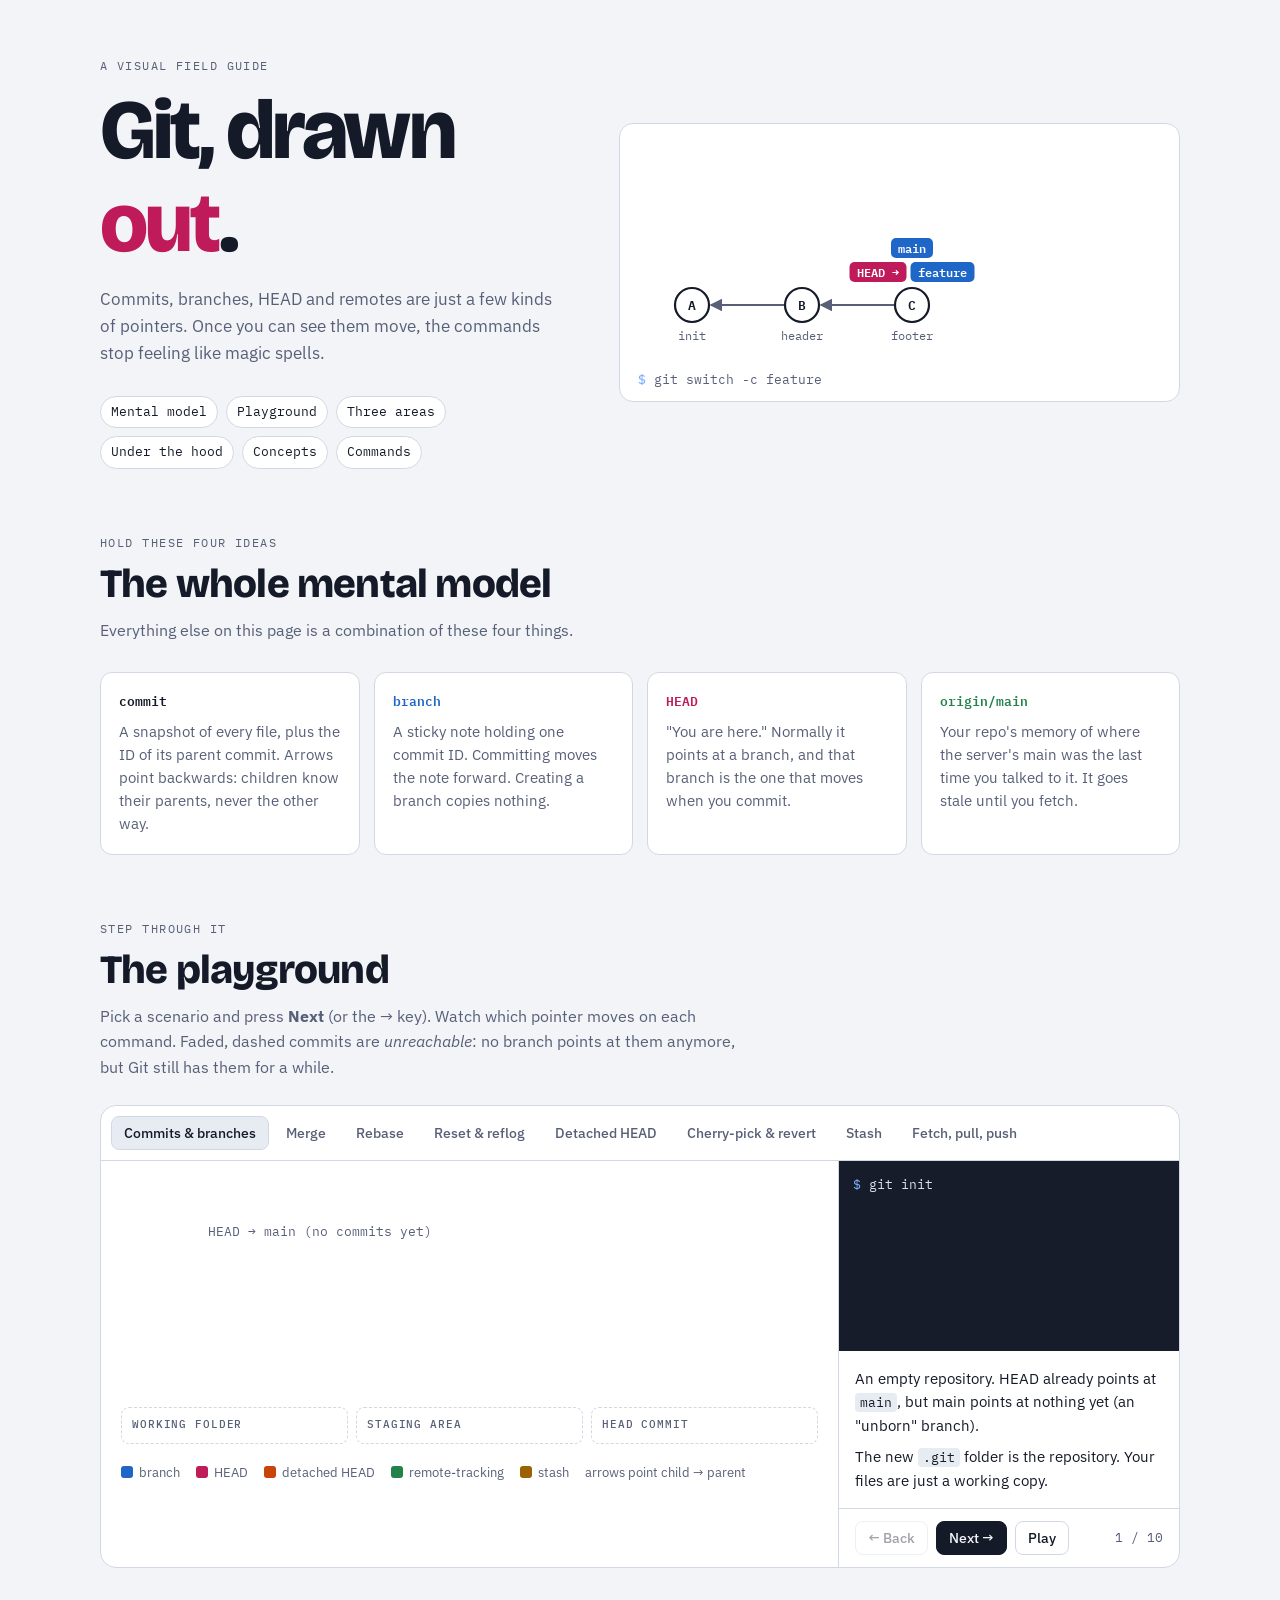
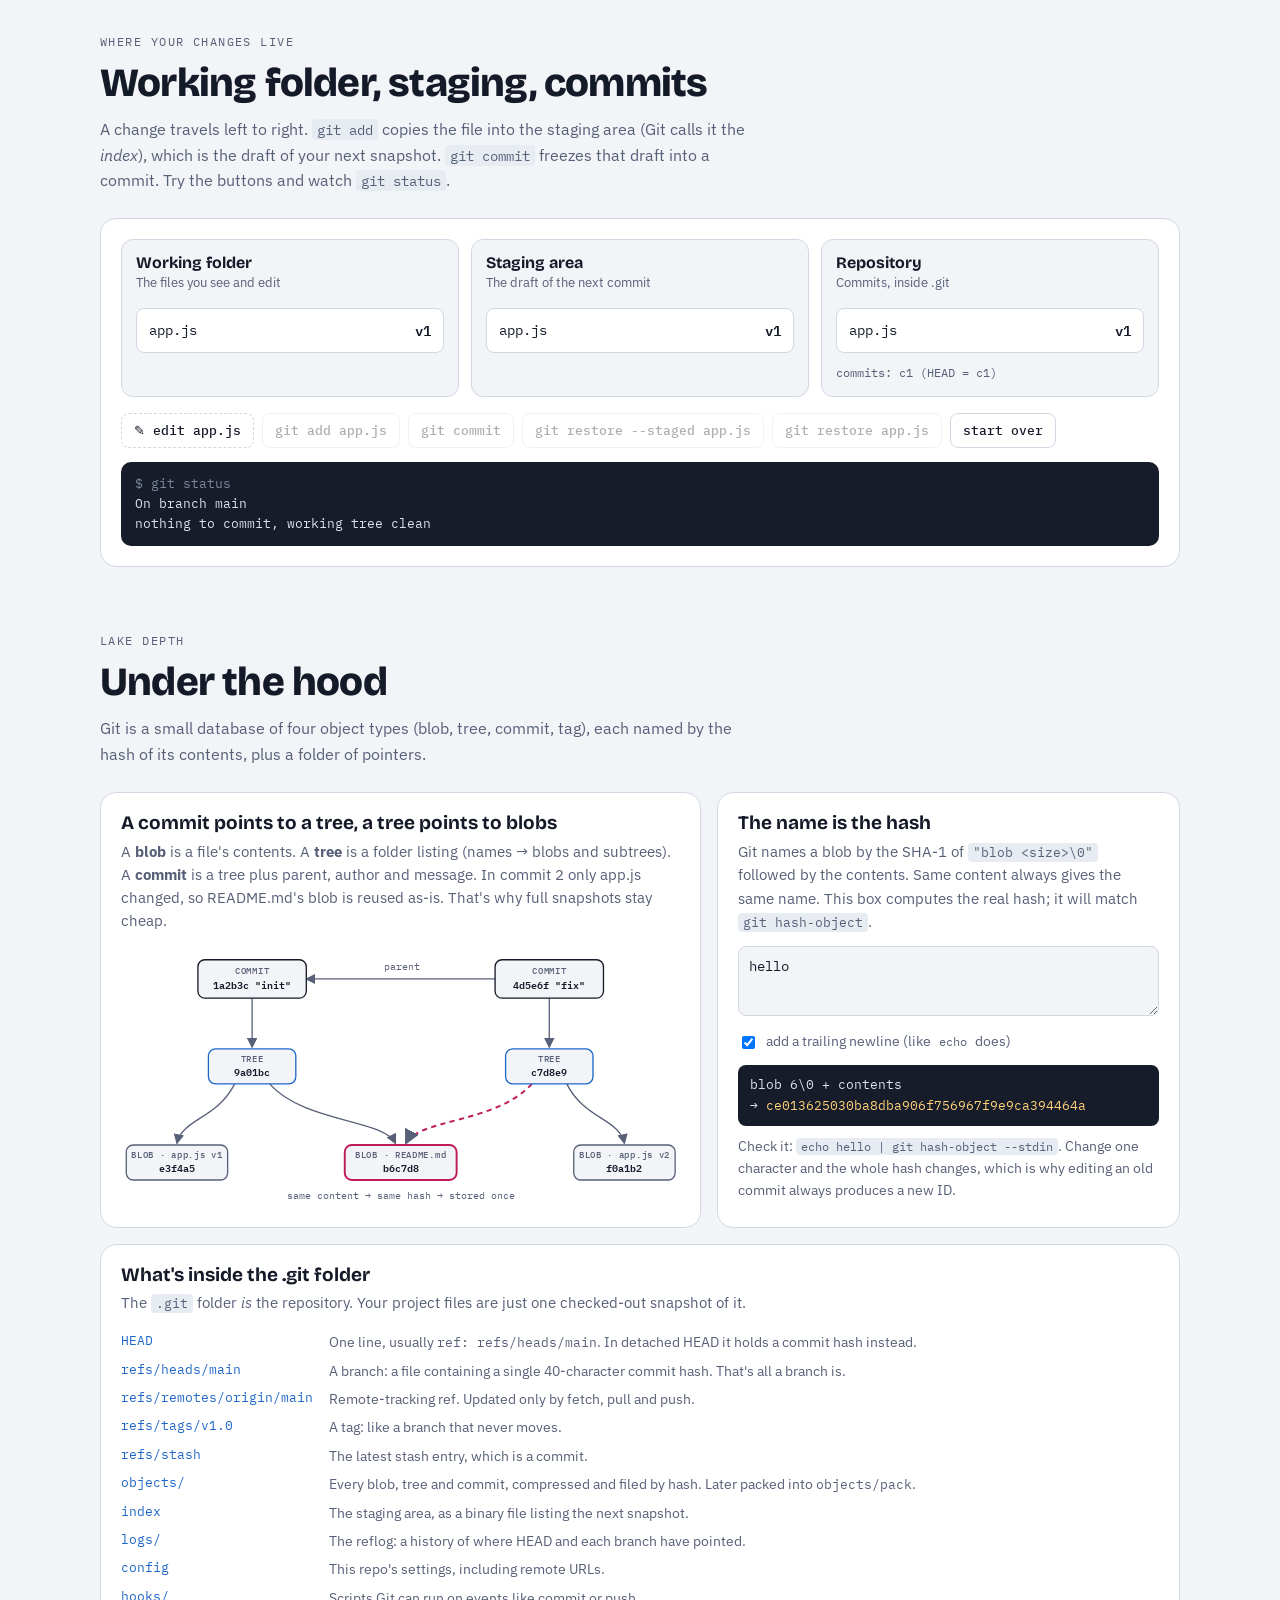
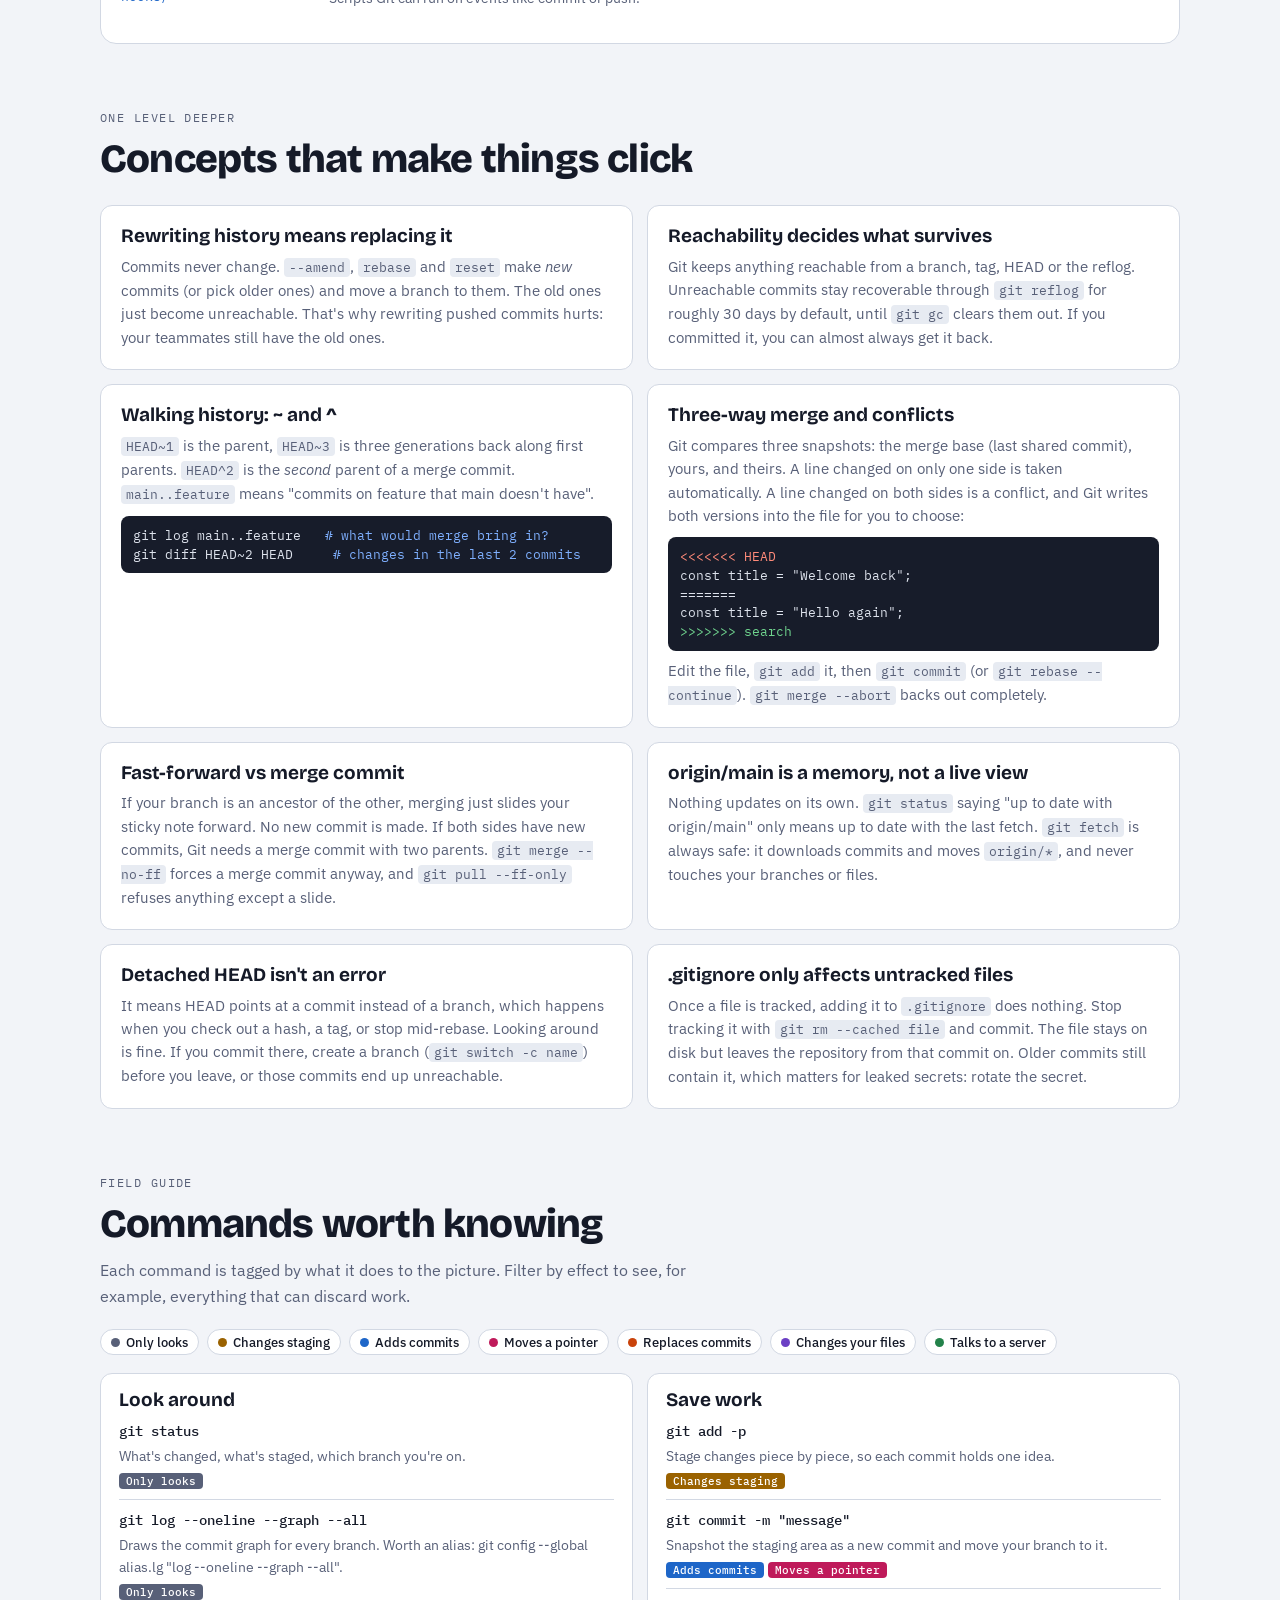
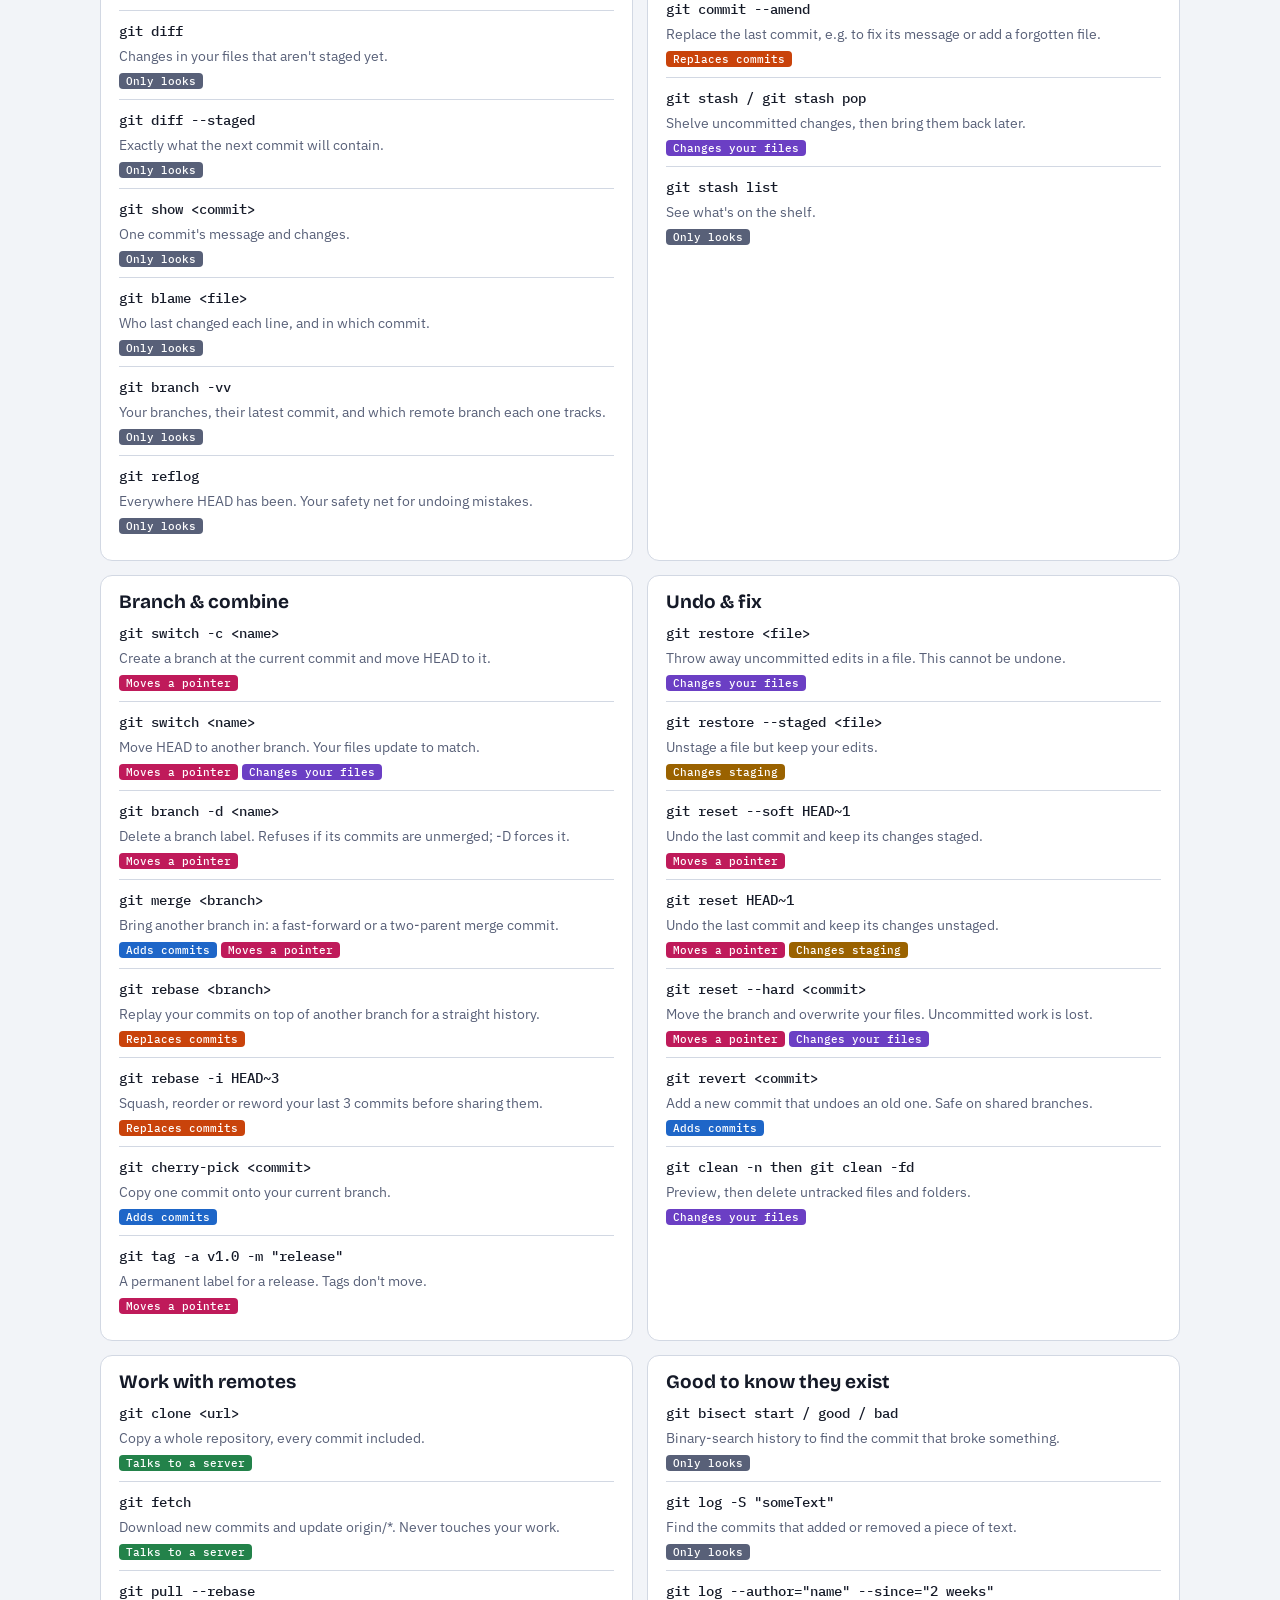
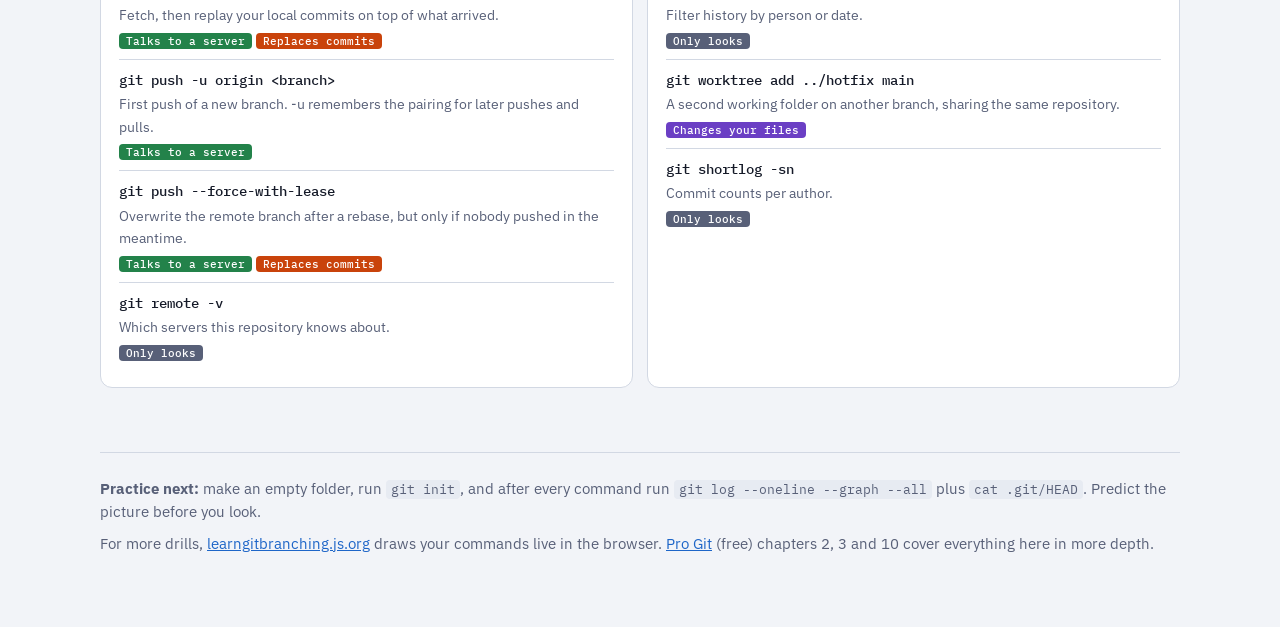
==== index.html @ 7ff73f83 "Prepare site for GitHub and Vercel - Rename git-visual-guide.html to index.html so it serves at the " ====
<!doctype html>
<html lang="en">
<head>
<meta charset="utf-8">
<meta name="viewport" content="width=device-width, initial-scale=1, viewport-fit=cover">
<meta name="description" content="A visual field guide to Git: commits, branches, HEAD, remotes and stash, drawn as diagrams with an interactive playground.">
<meta name="theme-color" content="#BF1A5A">
<meta property="og:title" content="Git, Drawn Out">
<meta property="og:description" content="A visual field guide to Git: commits, branches, HEAD, remotes and stash, drawn as diagrams.">
<meta property="og:type" content="website">
<title>Git, Drawn Out</title>
<link rel="icon" type="image/svg+xml" href="data:image/svg+xml,%3Csvg xmlns='http://www.w3.org/2000/svg' viewBox='0 0 32 32'%3E%3Crect width='32' height='32' rx='7' fill='%23BF1A5A'/%3E%3Cpath d='M11 8v16M11 18c0-4 10-3 10-8' fill='none' stroke='%23fff' stroke-width='2.6' stroke-linecap='round'/%3E%3Ccircle cx='11' cy='8' r='3' fill='%23fff'/%3E%3Ccircle cx='11' cy='24' r='3' fill='%23fff'/%3E%3Ccircle cx='21' cy='10' r='3' fill='%23fff'/%3E%3C/svg%3E">
<link rel="preconnect" href="https://fonts.googleapis.com">
<link rel="stylesheet" href="https://fonts.googleapis.com/css2?family=Bricolage+Grotesque:opsz,wght@12..96,500;12..96,700;12..96,800&family=IBM+Plex+Sans:wght@400;500;600&family=IBM+Plex+Mono:wght@400;500;600&display=swap">
<style>
/* Layout: one reading column; the playground and diagrams break wider. Graph colors = meaning (branch / HEAD / remote / stash). */
:root{
  --bg:#F2F4F8; --surface:#FFFFFF; --surface2:#E7EBF2; --ink:#151A28; --muted:#586078; --line:#D2D8E3;
  --branch:#1E66C8; --head:#BF1A5A; --remote:#23824A; --stash:#9A6200; --danger:#C9430B; --violet:#6B3FC4;
  --node:#151A28; --nodefill:#FFFFFF; --pilltext:#FFFFFF;
  --term-bg:#171C2A; --term-fg:#DDE2EC; --term-dim:#7C859C; --term-prompt:#7FB0FF;
  --f-display:"Bricolage Grotesque", "Segoe UI", system-ui, sans-serif;
  --f-body:"IBM Plex Sans", "Segoe UI", system-ui, sans-serif;
  --f-mono:"IBM Plex Mono", ui-monospace, Consolas, monospace;
}
@media (prefers-color-scheme: dark){:root:not([data-theme="light"]){
  --bg:#0F121A; --surface:#171B26; --surface2:#20263480; --ink:#E5E9F1; --muted:#98A1B6; --line:#2C3445;
  --branch:#5EA4FF; --head:#FF5E9C; --remote:#4FCB76; --stash:#E8AE3E; --danger:#FF8B4E; --violet:#A98BFF;
  --node:#E5E9F1; --nodefill:#171B26; --pilltext:#0F121A;
  --term-bg:#0A0C12; --term-fg:#DDE2EC; --term-dim:#6D7790; --term-prompt:#7FB0FF; color-scheme:dark }}
:root[data-theme="dark"]{
  --bg:#0F121A; --surface:#171B26; --surface2:#20263480; --ink:#E5E9F1; --muted:#98A1B6; --line:#2C3445;
  --branch:#5EA4FF; --head:#FF5E9C; --remote:#4FCB76; --stash:#E8AE3E; --danger:#FF8B4E; --violet:#A98BFF;
  --node:#E5E9F1; --nodefill:#171B26; --pilltext:#0F121A;
  --term-bg:#0A0C12; --term-fg:#DDE2EC; --term-dim:#6D7790; --term-prompt:#7FB0FF; color-scheme:dark }

*{box-sizing:border-box}
/* Text selection uses the pink HEAD accent, tinted so the text keeps its own color and stays readable */
::selection{background:rgba(255,94,156,.32)}
@supports (background:color-mix(in srgb, red 50%, transparent)){
  ::selection{background:color-mix(in srgb, var(--head) 32%, transparent)}
}
body{background:var(--bg);color:var(--ink);font-family:var(--f-body);font-size:16px;line-height:1.6;
  padding-left:max(16px, env(safe-area-inset-left, 0px));padding-right:max(16px, env(safe-area-inset-right, 0px));padding-block:0 64px}
.wrap{max-width:1080px;margin:0 auto}
h1,h2,h3{font-family:var(--f-display);text-wrap:balance;line-height:1.1;margin:0}
h2{font-size:clamp(28px,4vw,40px);font-weight:800;letter-spacing:-.02em}
h3{font-size:19px;font-weight:700}
p{margin:0}
code,.mono{font-family:var(--f-mono);font-size:.9em}
p code, li code, td code{background:var(--surface2);padding:1px 5px;border-radius:4px}
a{color:var(--branch)}
section{padding-block:56px 8px}
.eyebrow{font-family:var(--f-mono);font-size:12px;letter-spacing:.12em;text-transform:uppercase;color:var(--muted);margin-bottom:10px}
.lede{max-width:65ch;color:var(--muted);margin-top:12px}
:focus-visible{outline:2px solid var(--head);outline-offset:2px}

/* hero */
.hero{display:grid;grid-template-columns:1fr 1.15fr;gap:32px;align-items:center;padding-block:48px 8px}
.hero h1{font-size:clamp(44px,7vw,84px);font-weight:800;letter-spacing:-.035em}
.hero h1 span{color:var(--head)}
.hero p{margin-top:16px;max-width:46ch;color:var(--muted);font-size:17px}
.hero-graph{background:var(--surface);border:1px solid var(--line);border-radius:14px;padding:12px 8px 10px;min-width:0}
.hero-graph .scroll{overflow-x:auto}
.hero-cmd{font-family:var(--f-mono);font-size:13px;color:var(--muted);padding:4px 10px 0;min-height:24px}
.hero-cmd b{color:var(--term-prompt);font-weight:500}
nav.toc{display:flex;flex-wrap:wrap;gap:8px;margin-top:28px}
nav.toc a{font-family:var(--f-mono);font-size:13px;text-decoration:none;color:var(--ink);border:1px solid var(--line);padding:5px 10px;border-radius:999px;background:var(--surface)}
nav.toc a:hover{border-color:var(--head)}

/* four ideas */
.ideas{display:grid;grid-template-columns:repeat(4,minmax(0,1fr));gap:14px;margin-top:28px}
.idea{background:var(--surface);border:1px solid var(--line);border-radius:12px;padding:18px}
.idea .k{font-family:var(--f-mono);font-size:13px;font-weight:600}
.idea p{font-size:14.5px;color:var(--muted);margin-top:8px}
.k.c-commit{color:var(--ink)} .k.c-branch{color:var(--branch)} .k.c-head{color:var(--head)} .k.c-remote{color:var(--remote)}

/* playground */
.play{margin-top:24px;background:var(--surface);border:1px solid var(--line);border-radius:16px;overflow:hidden}
.tabs{display:flex;gap:4px;padding:10px;border-bottom:1px solid var(--line);overflow-x:auto}
.tabs button{font:500 14px var(--f-body);border:1px solid transparent;background:none;color:var(--muted);padding:7px 12px;border-radius:8px;cursor:pointer;white-space:nowrap}
.tabs button:hover{color:var(--ink);background:var(--surface2)}
.tabs button[aria-selected="true"]{color:var(--ink);background:var(--surface2);border-color:var(--line)}
.stage{display:grid;grid-template-columns:minmax(0,1fr) 340px}
.graph-pane{padding:16px 8px 8px;min-width:0;border-right:1px solid var(--line)}
.graph-scroll{overflow-x:auto;padding-bottom:4px}
.graph-scroll svg{display:block;margin:0 auto}
.legend{display:flex;flex-wrap:wrap;gap:6px 16px;font-size:12.5px;color:var(--muted);padding:6px 12px 4px}
.legend span{display:inline-flex;align-items:center;gap:6px}
.sw{width:12px;height:12px;border-radius:3px;display:inline-block}
.side{display:flex;flex-direction:column;min-width:0}
.term{background:var(--term-bg);color:var(--term-fg);font-family:var(--f-mono);font-size:13px;line-height:1.55;padding:14px 14px;height:190px;overflow-y:auto}
.term .ln{color:var(--term-dim);white-space:pre-wrap;word-break:break-word}
.term .ln.cur{color:var(--term-fg)}
.term .ln .p{color:var(--term-prompt)}
.term .out{color:var(--term-dim);padding-left:2ch;white-space:pre-wrap}
.term .out.err{color:#FF8B7A}
.term .ln.cur + .out{color:#B9C2D6}
.note{padding:16px;font-size:14.5px;flex:1}
.note p + p{margin-top:8px}
.note pre{font-family:var(--f-mono);font-size:12px;background:var(--surface2);padding:8px 10px;border-radius:6px;overflow-x:auto;margin:8px 0 0}
.controls{display:flex;align-items:center;gap:8px;padding:12px 16px;border-top:1px solid var(--line)}
.controls button{font:500 14px var(--f-body);border:1px solid var(--line);background:var(--surface);color:var(--ink);border-radius:8px;padding:7px 12px;cursor:pointer}
.controls button.primary{background:var(--ink);color:var(--bg);border-color:var(--ink)}
.controls button:disabled{opacity:.4;cursor:default}
.controls .count{margin-left:auto;font-family:var(--f-mono);font-size:13px;color:var(--muted);font-variant-numeric:tabular-nums}
.areas{display:grid;grid-template-columns:repeat(3,minmax(0,1fr));gap:8px;padding:4px 12px 12px}
.area{border:1px dashed var(--line);border-radius:8px;padding:8px 10px;font-size:13px;min-width:0}
.area b{display:block;font-family:var(--f-mono);font-size:11px;letter-spacing:.08em;text-transform:uppercase;color:var(--muted);font-weight:500}
.area span{display:block;margin-top:2px}
.area.flash{animation:flash .7s ease}
@keyframes flash{0%{background:color-mix(in srgb, var(--head) 18%, transparent)}100%{background:transparent}}

/* svg graph */
.g-node circle{fill:var(--nodefill);stroke:var(--node);stroke-width:2.2}
.g-node .id{font:600 13px var(--f-mono);fill:var(--node);text-anchor:middle;dominant-baseline:central}
.g-node .msg{font:400 11.5px var(--f-mono);fill:var(--muted);text-anchor:middle}
.g-node.unreach circle{stroke-dasharray:3 3}
.g-node.remote circle{stroke:var(--remote);stroke-dasharray:4 3}
.g-node.remote .id{fill:var(--remote)}
.g-edge{fill:none;stroke:var(--muted);stroke-width:1.8}
.g-edge.remote{stroke:var(--remote);stroke-dasharray:4 3}
.arrowhead{fill:var(--muted)}
.pill rect{rx:5}
.pill text{font:600 11.5px var(--f-mono);fill:var(--pilltext);text-anchor:middle;dominant-baseline:central}
.pill.branch rect{fill:var(--branch)}
.pill.head rect{fill:var(--head)}
.pill.detached rect{fill:var(--danger)}
.pill.remote rect{fill:var(--remote)}
.pill.stash rect{fill:var(--stash)}
.pill.gh rect{fill:none;stroke:var(--remote);stroke-width:1.5;stroke-dasharray:4 3}
.pill.gh text{fill:var(--remote)}
.unborn{font:400 13px var(--f-mono);fill:var(--muted)}

/* three areas widget */
.areas-demo{margin-top:24px;background:var(--surface);border:1px solid var(--line);border-radius:16px;padding:20px}
.zones{display:grid;grid-template-columns:repeat(3,minmax(0,1fr));gap:12px;position:relative}
.zone{border:1px solid var(--line);border-radius:12px;padding:14px;min-height:150px;background:var(--bg);min-width:0}
.zone h3{font-size:16px}
.zone .sub{font-size:13px;color:var(--muted);margin-top:2px}
.file{margin-top:14px;display:flex;align-items:center;gap:10px;font-family:var(--f-mono);font-size:14px;background:var(--surface);border:1px solid var(--line);border-radius:8px;padding:10px 12px}
.file .ver{margin-left:auto;font-weight:600}
.file.diff{border-color:var(--danger)}
.file.diff .ver{color:var(--danger)}
.file.arrive{animation:arrive .45s cubic-bezier(.2,.8,.2,1)}
@keyframes arrive{from{transform:translateX(-40px);opacity:.2}to{transform:none;opacity:1}}
.zone .hist{margin-top:10px;font-family:var(--f-mono);font-size:12px;color:var(--muted);word-break:break-word}
.zone-arrows{display:flex;justify-content:space-around;font-family:var(--f-mono);font-size:12px;color:var(--muted);margin-top:8px}
.btnrow{display:flex;flex-wrap:wrap;gap:8px;margin-top:16px}
.btnrow button{font:500 13px var(--f-mono);border:1px solid var(--line);background:var(--surface);color:var(--ink);border-radius:8px;padding:8px 12px;cursor:pointer}
.btnrow button:hover:not(:disabled){border-color:var(--head)}
.btnrow button:disabled{opacity:.35;cursor:default}
.btnrow button.edit{border-style:dashed}
.status-out{margin-top:14px;background:var(--term-bg);color:var(--term-fg);font-family:var(--f-mono);font-size:13px;border-radius:10px;padding:12px 14px;white-space:pre-wrap;line-height:1.55}
.status-out .g{color:#6FD38E} .status-out .r{color:#FF8B7A} .status-out .d{color:var(--term-dim)}

/* under the hood */
.hood{display:grid;grid-template-columns:minmax(0,1.3fr) minmax(0,1fr);gap:16px;margin-top:24px}
.panel{background:var(--surface);border:1px solid var(--line);border-radius:16px;padding:20px;min-width:0}
.panel > p{color:var(--muted);font-size:14.5px;margin-top:6px}
.obj-svg{width:100%;height:auto;margin-top:12px;display:block}
.obj rect{fill:var(--bg);stroke:var(--line);stroke-width:1.5}
.obj.commit rect{stroke:var(--node)}
.obj.tree rect{stroke:var(--branch)}
.obj.blob rect{stroke:var(--muted)}
.obj.shared rect{stroke:var(--head);stroke-width:2.2}
.obj text{font:600 12px var(--f-mono);fill:var(--ink);text-anchor:middle}
.obj text.t{font:500 10px var(--f-mono);fill:var(--muted);letter-spacing:.08em}
.o-edge{stroke:var(--muted);stroke-width:1.5;fill:none}
.o-edge.hot{stroke:var(--head);stroke-width:2.2;stroke-dasharray:6 5;animation:march 1.2s linear infinite}
@keyframes march{to{stroke-dashoffset:-22}}
.o-cap{font:400 11px var(--f-mono);fill:var(--muted)}
.hash-demo textarea{width:100%;font:14px var(--f-mono);background:var(--bg);color:var(--ink);border:1px solid var(--line);border-radius:8px;padding:10px;resize:vertical;min-height:70px;margin-top:12px}
.hash-demo label{display:flex;gap:8px;align-items:center;font-size:13.5px;color:var(--muted);margin-top:8px}
.hash-out{margin-top:12px;font-family:var(--f-mono);font-size:13px;word-break:break-all;background:var(--term-bg);color:var(--term-fg);border-radius:8px;padding:10px 12px}
.hash-out .h{color:#FFD27A}
.dotgit{margin-top:16px;display:grid;grid-template-columns:auto minmax(0,1fr);gap:6px 16px;font-size:14px}
.dotgit dt{font-family:var(--f-mono);font-size:13px;color:var(--branch);white-space:nowrap}
.dotgit dd{margin:0;color:var(--muted)}

/* concepts */
.concepts{display:grid;grid-template-columns:repeat(2,minmax(0,1fr));gap:14px;margin-top:24px}
.concept{background:var(--surface);border:1px solid var(--line);border-radius:12px;padding:20px;min-width:0}
.concept p{color:var(--muted);font-size:14.5px;margin-top:8px}
.concept pre{font-family:var(--f-mono);font-size:12.5px;background:var(--term-bg);color:var(--term-fg);padding:10px 12px;border-radius:8px;overflow-x:auto;margin:10px 0 0;line-height:1.5}
.concept pre .a{color:#FF8B7A} .concept pre .b{color:#6FD38E} .concept pre .c{color:#7FB0FF}

/* commands */
.filters{display:flex;flex-wrap:wrap;gap:8px;margin-top:20px}
.chip{display:inline-flex;align-items:center;gap:6px;font:500 12.5px var(--f-body);border:1px solid var(--line);background:var(--surface);color:var(--ink);border-radius:999px;padding:4px 10px;cursor:pointer}
.chip .sw{width:9px;height:9px;border-radius:50%}
.chip[aria-pressed="true"]{border-color:var(--ink);background:var(--surface2)}
.cmd-groups{display:grid;grid-template-columns:repeat(2,minmax(0,1fr));gap:14px;margin-top:18px}
.cmd-group{background:var(--surface);border:1px solid var(--line);border-radius:12px;padding:16px 18px;min-width:0}
.cmd-group[hidden]{display:none}
.cmd-row{display:grid;grid-template-columns:minmax(0,1fr);gap:2px;padding:10px 0;border-top:1px solid var(--line)}
.cmd-row:first-of-type{border-top:none}
.cmd-row code{font-size:13.5px;font-weight:500;color:var(--ink);word-break:break-word}
.cmd-row .what{font-size:14px;color:var(--muted)}
.effs{display:flex;flex-wrap:wrap;gap:4px;margin-top:4px}
.eff{font:500 11px var(--f-mono);padding:1px 7px;border-radius:4px;color:var(--pilltext)}
.e-read{background:var(--muted)} .e-stage{background:var(--stash)} .e-commit{background:var(--branch)} .e-pointer{background:var(--head)}
.e-rewrite{background:var(--danger)} .e-files{background:var(--violet)} .e-remote{background:var(--remote)}
.sw.e-read{background:var(--muted)}
footer{margin-top:56px;padding-top:24px;border-top:1px solid var(--line);color:var(--muted);font-size:14.5px}
footer p + p{margin-top:8px}

@media (max-width: 900px){
  .hero{grid-template-columns:1fr}
  .ideas{grid-template-columns:repeat(2,minmax(0,1fr))}
  .stage{grid-template-columns:1fr}
  .graph-pane{border-right:none;border-bottom:1px solid var(--line)}
  .hood,.concepts,.cmd-groups{grid-template-columns:1fr}
}
@media (max-width: 560px){
  .ideas,.zones,.areas{grid-template-columns:1fr}
  .zone{min-height:0}
}
@media (prefers-reduced-motion: reduce){
  *{animation:none!important;transition:none!important}
}
</style>
</head>
<body>

<div class="wrap">

<header class="hero">
  <div>
    <div class="eyebrow">A visual field guide</div>
    <h1>Git, drawn <span>out</span>.</h1>
    <p>Commits, branches, HEAD and remotes are just a few kinds of pointers. Once you can see them move, the commands stop feeling like magic spells.</p>
    <nav class="toc" aria-label="Sections">
      <a href="#model">Mental model</a><a href="#playground">Playground</a><a href="#areas-sec">Three areas</a><a href="#hood">Under the hood</a><a href="#concepts">Concepts</a><a href="#commands">Commands</a>
    </nav>
  </div>
  <div class="hero-graph" aria-label="Animated example commit graph">
    <div class="scroll"><svg id="heroSvg" role="img" aria-label="A commit graph with main and feature branches"></svg></div>
    <div class="hero-cmd" id="heroCmd"><b>$</b> git log --oneline --graph</div>
  </div>
</header>

<section id="model">
  <div class="eyebrow">Hold these four ideas</div>
  <h2>The whole mental model</h2>
  <p class="lede">Everything else on this page is a combination of these four things.</p>
  <div class="ideas">
    <div class="idea"><div class="k c-commit">commit</div><p>A snapshot of every file, plus the ID of its parent commit. Arrows point backwards: children know their parents, never the other way.</p></div>
    <div class="idea"><div class="k c-branch">branch</div><p>A sticky note holding one commit ID. Committing moves the note forward. Creating a branch copies nothing.</p></div>
    <div class="idea"><div class="k c-head">HEAD</div><p>"You are here." Normally it points at a branch, and that branch is the one that moves when you commit.</p></div>
    <div class="idea"><div class="k c-remote">origin/main</div><p>Your repo's memory of where the server's main was the last time you talked to it. It goes stale until you fetch.</p></div>
  </div>
</section>

<section id="playground">
  <div class="eyebrow">Step through it</div>
  <h2>The playground</h2>
  <p class="lede">Pick a scenario and press <b>Next</b> (or the → key). Watch which pointer moves on each command. Faded, dashed commits are <i>unreachable</i>: no branch points at them anymore, but Git still has them for a while.</p>
  <div class="play" id="play" tabindex="-1">
    <div class="tabs" role="tablist" id="tabs"></div>
    <div class="stage">
      <div class="graph-pane">
        <div class="graph-scroll"><svg id="graphSvg" role="img" aria-label="Commit graph for the selected scenario"></svg></div>
        <div class="areas" id="areas" hidden>
          <div class="area"><b>Working folder</b><span id="a0"></span></div>
          <div class="area"><b>Staging area</b><span id="a1"></span></div>
          <div class="area"><b>HEAD commit</b><span id="a2"></span></div>
        </div>
        <div class="legend">
          <span><i class="sw" style="background:var(--branch)"></i>branch</span>
          <span><i class="sw" style="background:var(--head)"></i>HEAD</span>
          <span><i class="sw" style="background:var(--danger)"></i>detached HEAD</span>
          <span><i class="sw" style="background:var(--remote)"></i>remote-tracking</span>
          <span><i class="sw" style="background:var(--stash)"></i>stash</span>
          <span>arrows point child → parent</span>
        </div>
      </div>
      <div class="side">
        <div class="term" id="term" aria-live="polite"></div>
        <div class="note" id="note"></div>
        <div class="controls">
          <button id="prev" type="button">← Back</button>
          <button id="next" type="button" class="primary">Next →</button>
          <button id="auto" type="button">Play</button>
          <span class="count" id="count"></span>
        </div>
      </div>
    </div>
  </div>
</section>

<section id="areas-sec">
  <div class="eyebrow" id="areasAnchor">Where your changes live</div>
  <h2>Working folder, staging, commits</h2>
  <p class="lede">A change travels left to right. <code>git add</code> copies the file into the staging area (Git calls it the <i>index</i>), which is the draft of your next snapshot. <code>git commit</code> freezes that draft into a commit. Try the buttons and watch <code>git status</code>.</p>
  <div class="areas-demo">
    <div class="zones">
      <div class="zone" id="zWd"><h3>Working folder</h3><div class="sub">The files you see and edit</div><div class="file" id="fWd"><span>app.js</span><span class="ver"></span></div></div>
      <div class="zone" id="zIdx"><h3>Staging area</h3><div class="sub">The draft of the next commit</div><div class="file" id="fIdx"><span>app.js</span><span class="ver"></span></div></div>
      <div class="zone" id="zRepo"><h3>Repository</h3><div class="sub">Commits, inside .git</div><div class="file" id="fRepo"><span>app.js</span><span class="ver"></span></div><div class="hist" id="hist"></div></div>
    </div>
    <div class="btnrow">
      <button type="button" class="edit" id="bEdit">✎ edit app.js</button>
      <button type="button" id="bAdd">git add app.js</button>
      <button type="button" id="bCommit">git commit</button>
      <button type="button" id="bUnstage">git restore --staged app.js</button>
      <button type="button" id="bRestore">git restore app.js</button>
      <button type="button" id="bReset">start over</button>
    </div>
    <div class="status-out" id="statusOut"></div>
  </div>
</section>

<section id="hood">
  <div class="eyebrow">Lake depth</div>
  <h2>Under the hood</h2>
  <p class="lede">Git is a small database of four object types (blob, tree, commit, tag), each named by the hash of its contents, plus a folder of pointers.</p>
  <div class="hood">
    <div class="panel">
      <h3>A commit points to a tree, a tree points to blobs</h3>
      <p>A <b>blob</b> is a file's contents. A <b>tree</b> is a folder listing (names → blobs and subtrees). A <b>commit</b> is a tree plus parent, author and message. In commit 2 only app.js changed, so README.md's blob is reused as-is. That's why full snapshots stay cheap.</p>
      <svg class="obj-svg" viewBox="0 0 640 300" role="img" aria-label="Two commits sharing an unchanged blob">
        <defs><marker id="oarr" viewBox="0 0 8 8" refX="7" refY="4" markerWidth="8" markerHeight="8" orient="auto-start-reverse"><path d="M0 0 L8 4 L0 8 z" class="arrowhead"/></marker></defs>
        <path class="o-edge" d="M430 40 L212 40" marker-end="url(#oarr)"/>
        <text class="o-cap" x="321" y="30" text-anchor="middle">parent</text>
        <path class="o-edge" d="M150 60 L150 118" marker-end="url(#oarr)"/>
        <path class="o-edge" d="M490 60 L490 118" marker-end="url(#oarr)"/>
        <path class="o-edge" d="M130 160 C110 200 70 200 64 228" marker-end="url(#oarr)"/>
        <path class="o-edge" d="M170 160 C210 205 300 200 314 228" marker-end="url(#oarr)"/>
        <path class="o-edge hot" d="M470 160 C430 205 340 200 326 228" marker-end="url(#oarr)"/>
        <path class="o-edge" d="M510 160 C530 200 570 200 576 228" marker-end="url(#oarr)"/>
        <g class="obj commit" transform="translate(150 40)"><rect x="-62" y="-22" width="124" height="44" rx="8"/><text class="t" y="-6">COMMIT</text><text y="11">1a2b3c "init"</text></g>
        <g class="obj commit" transform="translate(490 40)"><rect x="-62" y="-22" width="124" height="44" rx="8"/><text class="t" y="-6">COMMIT</text><text y="11">4d5e6f "fix"</text></g>
        <g class="obj tree" transform="translate(150 140)"><rect x="-50" y="-20" width="100" height="40" rx="8"/><text class="t" y="-5">TREE</text><text y="11">9a01bc</text></g>
        <g class="obj tree" transform="translate(490 140)"><rect x="-50" y="-20" width="100" height="40" rx="8"/><text class="t" y="-5">TREE</text><text y="11">c7d8e9</text></g>
        <g class="obj blob" transform="translate(64 250)"><rect x="-58" y="-20" width="116" height="40" rx="8"/><text class="t" y="-5">BLOB · app.js v1</text><text y="11">e3f4a5</text></g>
        <g class="obj blob shared" transform="translate(320 250)"><rect x="-64" y="-20" width="128" height="40" rx="8"/><text class="t" y="-5">BLOB · README.md</text><text y="11">b6c7d8</text></g>
        <g class="obj blob" transform="translate(576 250)"><rect x="-58" y="-20" width="116" height="40" rx="8"/><text class="t" y="-5">BLOB · app.js v2</text><text y="11">f0a1b2</text></g>
        <text class="o-cap" x="320" y="292" text-anchor="middle">same content → same hash → stored once</text>
      </svg>
    </div>
    <div class="panel hash-demo">
      <h3>The name is the hash</h3>
      <p>Git names a blob by the SHA-1 of <code>"blob &lt;size&gt;\0"</code> followed by the contents. Same content always gives the same name. This box computes the real hash; it will match <code>git hash-object</code>.</p>
      <textarea id="hashIn" aria-label="File contents to hash">hello</textarea>
      <label><input type="checkbox" id="hashNl" checked> add a trailing newline (like <code>echo</code> does)</label>
      <div class="hash-out" id="hashOut">…</div>
      <p style="margin-top:10px;font-size:13.5px;color:var(--muted)">Check it: <code>echo hello | git hash-object --stdin</code>. Change one character and the whole hash changes, which is why editing an old commit always produces a new ID.</p>
    </div>
  </div>
  <div class="panel" style="margin-top:16px">
    <h3>What's inside the .git folder</h3>
    <p>The <code>.git</code> folder <i>is</i> the repository. Your project files are just one checked-out snapshot of it.</p>
    <dl class="dotgit">
      <dt>HEAD</dt><dd>One line, usually <code>ref: refs/heads/main</code>. In detached HEAD it holds a commit hash instead.</dd>
      <dt>refs/heads/main</dt><dd>A branch: a file containing a single 40-character commit hash. That's all a branch is.</dd>
      <dt>refs/remotes/origin/main</dt><dd>Remote-tracking ref. Updated only by fetch, pull and push.</dd>
      <dt>refs/tags/v1.0</dt><dd>A tag: like a branch that never moves.</dd>
      <dt>refs/stash</dt><dd>The latest stash entry, which is a commit.</dd>
      <dt>objects/</dt><dd>Every blob, tree and commit, compressed and filed by hash. Later packed into <code>objects/pack</code>.</dd>
      <dt>index</dt><dd>The staging area, as a binary file listing the next snapshot.</dd>
      <dt>logs/</dt><dd>The reflog: a history of where HEAD and each branch have pointed.</dd>
      <dt>config</dt><dd>This repo's settings, including remote URLs.</dd>
      <dt>hooks/</dt><dd>Scripts Git can run on events like commit or push.</dd>
    </dl>
  </div>
</section>

<section id="concepts">
  <div class="eyebrow">One level deeper</div>
  <h2>Concepts that make things click</h2>
  <div class="concepts">
    <div class="concept"><h3>Rewriting history means replacing it</h3><p>Commits never change. <code>--amend</code>, <code>rebase</code> and <code>reset</code> make <i>new</i> commits (or pick older ones) and move a branch to them. The old ones just become unreachable. That's why rewriting pushed commits hurts: your teammates still have the old ones.</p></div>
    <div class="concept"><h3>Reachability decides what survives</h3><p>Git keeps anything reachable from a branch, tag, HEAD or the reflog. Unreachable commits stay recoverable through <code>git reflog</code> for roughly 30 days by default, until <code>git gc</code> clears them out. If you committed it, you can almost always get it back.</p></div>
    <div class="concept"><h3>Walking history: ~ and ^</h3><p><code>HEAD~1</code> is the parent, <code>HEAD~3</code> is three generations back along first parents. <code>HEAD^2</code> is the <i>second</i> parent of a merge commit. <code>main..feature</code> means "commits on feature that main doesn't have".</p>
<pre>git log main..feature   <span class="c"># what would merge bring in?</span>
git diff HEAD~2 HEAD     <span class="c"># changes in the last 2 commits</span></pre></div>
    <div class="concept"><h3>Three-way merge and conflicts</h3><p>Git compares three snapshots: the merge base (last shared commit), yours, and theirs. A line changed on only one side is taken automatically. A line changed on both sides is a conflict, and Git writes both versions into the file for you to choose:</p>
<pre><span class="a">&lt;&lt;&lt;&lt;&lt;&lt;&lt; HEAD</span>
const title = "Welcome back";
=======
const title = "Hello again";
<span class="b">&gt;&gt;&gt;&gt;&gt;&gt;&gt; search</span></pre>
<p>Edit the file, <code>git add</code> it, then <code>git commit</code> (or <code>git rebase --continue</code>). <code>git merge --abort</code> backs out completely.</p></div>
    <div class="concept"><h3>Fast-forward vs merge commit</h3><p>If your branch is an ancestor of the other, merging just slides your sticky note forward. No new commit is made. If both sides have new commits, Git needs a merge commit with two parents. <code>git merge --no-ff</code> forces a merge commit anyway, and <code>git pull --ff-only</code> refuses anything except a slide.</p></div>
    <div class="concept"><h3>origin/main is a memory, not a live view</h3><p>Nothing updates on its own. <code>git status</code> saying "up to date with origin/main" only means up to date with the last fetch. <code>git fetch</code> is always safe: it downloads commits and moves <code>origin/*</code>, and never touches your branches or files.</p></div>
    <div class="concept"><h3>Detached HEAD isn't an error</h3><p>It means HEAD points at a commit instead of a branch, which happens when you check out a hash, a tag, or stop mid-rebase. Looking around is fine. If you commit there, create a branch (<code>git switch -c name</code>) before you leave, or those commits end up unreachable.</p></div>
    <div class="concept"><h3>.gitignore only affects untracked files</h3><p>Once a file is tracked, adding it to <code>.gitignore</code> does nothing. Stop tracking it with <code>git rm --cached file</code> and commit. The file stays on disk but leaves the repository from that commit on. Older commits still contain it, which matters for leaked secrets: rotate the secret.</p></div>
  </div>
</section>

<section id="commands">
  <div class="eyebrow">Field guide</div>
  <h2>Commands worth knowing</h2>
  <p class="lede">Each command is tagged by what it does to the picture. Filter by effect to see, for example, everything that can discard work.</p>
  <div class="filters" id="filters"></div>
  <div class="cmd-groups" id="cmdGroups"></div>
</section>

<footer>
  <p><b>Practice next:</b> make an empty folder, run <code>git init</code>, and after every command run <code>git log --oneline --graph --all</code> plus <code>cat .git/HEAD</code>. Predict the picture before you look.</p>
  <p>For more drills, <a href="https://learngitbranching.js.org" target="_blank" rel="noopener">learngitbranching.js.org</a> draws your commands live in the browser. <a href="https://git-scm.com/book/en/v2" target="_blank" rel="noopener">Pro Git</a> (free) chapters 2, 3 and 10 cover everything here in more depth.</p>
</footer>
</div>

<script>
(() => {
/* ---------- model helpers ---------- */
const S = () => ({ c:{}, refs:{}, head:{b:'main'}, gh:null, n:0 });
const H = s => ('b' in s.head) ? s.refs[s.head.b] : s.head.c;
const occ = (s,l,col) => Object.values(s.c).some(c => c.lane===l && c.col===col);
function mk(s,id,msg,o={}){
  const p = o.p || (H(s) ? [H(s)] : []);
  const col = p.length ? Math.max(...p.map(x => s.c[x].col)) + 1 : 0;
  let lane;
  if (o.lane !== undefined) lane = o.lane;
  else { const base = p.length ? s.c[p[0]].lane : 0; lane = base;
    for (const d of [0,1,-1,2]) if (!occ(s,base+d,col)) { lane = base+d; break; } }
  s.c[id] = { id, msg, lane, col, p, remote: !!o.remote };
  if (!o.noMove){ if ('b' in s.head) s.refs[s.head.b] = id; else s.head.c = id; }
  return id;
}
const br = (s,n,at) => { s.refs[n] = at ?? H(s); };
const sw = (s,n) => { s.head = {b:n}; };
const det = (s,id) => { s.head = {c:id}; };
const mv = (s,n,id) => { s.refs[n] = id; };
const del = (s,n) => { delete s.refs[n]; };
function reach(s){
  const seen = new Set(), st = [...Object.values(s.refs)]; const h = H(s); if (h) st.push(h);
  while (st.length){ const id = st.pop(); if (!id || seen.has(id) || !s.c[id]) continue; seen.add(id); st.push(...s.c[id].p); }
  return seen;
}
function pillRows(s){
  const by = {}; const add = (id,row) => { if (!id || !s.c[id]) return; (by[id] = by[id] || []).push(row); };
  if (!('b' in s.head)) add(s.head.c, [{k:'HEAD', t:'HEAD (detached)', cls:'detached'}]);
  const kind = n => n.startsWith('origin/') ? 'remote' : n === 'stash' ? 'stash' : 'branch';
  const rank = n => n === s.head.b ? 0 : ({branch:1, remote:2, stash:3})[kind(n)];
  for (const n of Object.keys(s.refs).sort((a,b) => rank(a)-rank(b) || a.localeCompare(b))){
    const row = [];
    if (s.head.b === n) row.push({k:'HEAD', t:'HEAD →', cls:'head'});
    row.push({k:'r:'+n, t: n === 'stash' ? 'stash@{0}' : n, cls: kind(n)});
    add(s.refs[n], row);
  }
  if (s.gh) add(s.gh, [{k:'GH', t:'GitHub: main', cls:'gh'}]);
  return by;
}

/* ---------- scenarios ---------- */
const SCN = [
 { id:'basics', name:'Commits & branches', steps:[
  { cmd:'git init', note:`<p>An empty repository. HEAD already points at <code>main</code>, but main points at nothing yet (an "unborn" branch).</p><p>The new <code>.git</code> folder is the repository. Your files are just a working copy.</p>` },
  { cmd:'git commit -m "first"', op:s=>mk(s,'A','first'), note:`<p>Git saves a snapshot of every tracked file as commit <b>A</b>. A has no parent; it's the root.</p><p>The <code>main</code> branch now exists and points at A. HEAD points at main.</p>` },
  { cmd:'git commit -m "header"', op:s=>mk(s,'B','header'), note:`<p><b>B</b> stores the ID of its parent, A. The arrow points <i>backwards</i>: a child knows its parent, a parent never knows its children.</p><p>Only the branch HEAD is attached to moves forward.</p>` },
  { cmd:'git commit -m "footer"', op:s=>mk(s,'C','footer'), note:`<p>Same again. History is a chain you can only walk backwards: C → B → A.</p>` },
  { cmd:'git branch feature', op:s=>br(s,'feature'), note:`<p>A new sticky note on the same commit. Nothing is copied. On disk it's a tiny file, <code>.git/refs/heads/feature</code>, containing C's hash.</p><p>HEAD didn't move, so you're still on main.</p>` },
  { cmd:'git switch feature', op:s=>sw(s,'feature'), note:`<p>Only HEAD moved. Your files don't change because both branches point at the same commit.</p><p>Older equivalent: <code>git checkout feature</code>.</p>` },
  { cmd:'git commit -m "search box"', op:s=>mk(s,'D','search box',{lane:-1}), note:`<p>HEAD is attached to <code>feature</code>, so feature moves to <b>D</b>. main stays on C.</p>` },
  { cmd:'git commit -m "search API"', op:s=>mk(s,'E','search API'), note:`<p>feature is now two commits ahead of main.</p>` },
  { cmd:'git switch main', op:s=>sw(s,'main'), note:`<p>HEAD moves back to main, and Git rewrites your files to match C's snapshot. D and E's changes disappear from disk.</p><p>They aren't lost. They're stored in commits D and E, which feature still points to.</p>` },
  { cmd:'git commit -m "fix typo"', op:s=>mk(s,'F','fix typo',{lane:0}), note:`<p>Now history has forked. Both branches share A, B and C, then go separate ways. This is what <b>diverged</b> means, and it's where merge and rebase come in.</p>` },
 ]},
 { id:'merge', name:'Merge', setup:s=>{mk(s,'A','init');mk(s,'B','readme');}, steps:[
  { cmd:'git log --oneline --graph', note:`<p>Starting point: main has two commits and HEAD is on main.</p>` },
  { cmd:'git switch -c login', op:s=>{br(s,'login');sw(s,'login');}, note:`<p><code>-c</code> creates the branch and switches to it in one step.</p>` },
  { cmd:'git commit -m "login form"', op:s=>mk(s,'C','login form'), note:`<p>login moves to C. main is still on B.</p>` },
  { cmd:'git switch main', op:s=>sw(s,'main'), note:`<p>Back on main to bring the login work in.</p>` },
  { cmd:'git merge login', op:s=>mv(s,'main','C'), out:['Updating b2c..c3d','Fast-forward'], note:`<p><b>Fast-forward.</b> main is an ancestor of login, so there's nothing to combine. Git slides main forward to C. No new commit is created.</p>` },
  { cmd:'git switch -c search', op:s=>{br(s,'search');sw(s,'search');} },
  { cmd:'git commit -m "search box"', op:s=>mk(s,'D','search box',{lane:-1}), note:`<p>Work on search…</p>` },
  { cmd:'git switch main', op:s=>sw(s,'main') },
  { cmd:'git commit -m "fix typo"', op:s=>mk(s,'E','fix typo',{lane:0}), note:`<p>…while main also gets a new commit. The branches have diverged, so a fast-forward is no longer possible.</p>` },
  { cmd:'git merge search', op:s=>mk(s,'M','merge search',{p:['E','D'],lane:0}), out:["Merge made by the 'ort' strategy."], note:`<p>Git finds the <b>merge base</b> (C, the last commit both share), combines the changes C→E and C→D, and records the result as <b>M</b>, a commit with <i>two parents</i>.</p><p>If both sides changed the same lines, Git stops and asks you to resolve a conflict first.</p>` },
  { cmd:'git branch -d search', op:s=>del(s,'search'), note:`<p>Deleting a branch deletes only the sticky note. D stays in history because M points to it.</p>` },
 ]},
 { id:'rebase', name:'Rebase', setup:s=>{mk(s,'A','init');mk(s,'B','readme');br(s,'feature');sw(s,'feature');mk(s,'C','search box',{lane:-1});mk(s,'D','search API');sw(s,'main');mk(s,'E','fix typo',{lane:0});sw(s,'feature');}, steps:[
  { cmd:'git log --oneline --graph --all', note:`<p>feature and main have diverged at B. You're on feature. Instead of a merge commit, you want feature to look as if it started from E.</p>` },
  { cmd:'git rebase main', op:s=>{mk(s,'C′','search box',{p:['E'],lane:0});mk(s,'D′','search API',{lane:0});}, out:['Successfully rebased and updated refs/heads/feature.'], note:`<p>Git replays the changes from C and D one at a time on top of E.</p><p>A commit's parent is part of its identity, so the replayed commits are <b>new commits</b>, C′ and D′, with new hashes. The originals are now unreachable (faded). The reflog still has them for a while.</p>` },
  { cmd:'git switch main', op:s=>sw(s,'main') },
  { cmd:'git merge feature', op:s=>mv(s,'main','D′'), out:['Fast-forward'], note:`<p>A fast-forward, so history is one straight line with no merge commit.</p><p><b>Golden rule:</b> only rebase commits nobody else has. If you rebase commits you already pushed, teammates still have the old C and D.</p>` },
 ]},
 { id:'reset', name:'Reset & reflog', setup:s=>{mk(s,'A','init');mk(s,'B','header');mk(s,'C','footer');mk(s,'D','typo');}, steps:[
  { cmd:'git log --oneline', areas:['clean','clean','D'], note:`<p>Four commits and nothing uncommitted. Watch the three boxes under the graph too. Reset's flag decides which of them get touched.</p>` },
  { cmd:'git reset --soft HEAD~1', op:s=>mv(s,'main','C'), areas:["has D's changes","D's changes, staged",'C'], note:`<p><code>HEAD~1</code> means "one parent back". <code>--soft</code> moves only the branch.</p><p>D's changes stay staged, as if you had just run <code>git add</code>. Use it for "undo my last commit but keep the work ready to recommit".</p>` },
  { cmd:'git reset HEAD~1', op:s=>mv(s,'main','B'), areas:['has C + D changes','matches B','B'], note:`<p>No flag means <code>--mixed</code>. It moves the branch and resets the staging area, but leaves your files alone. The changes from C and D are still in your files, just unstaged.</p>` },
  { cmd:'git reset --hard HEAD~1', op:s=>mv(s,'main','A'), areas:['matches A','matches A','A'], note:`<p><code>--hard</code> moves the branch and overwrites staging <i>and your files</i> to match A. Uncommitted edits would be gone for good.</p><p>B, C and D look lost. They aren't.</p>` },
  { cmd:'git reflog', areas:['matches A','matches A','A'], out:['a1f0e2c HEAD@{0}: reset: moving to HEAD~1','b7d91aa HEAD@{1}: reset: moving to HEAD~1','c3e4f5d HEAD@{2}: reset: moving to HEAD~1','d9a8b7c HEAD@{3}: commit: typo'], note:`<p>The reflog is a local diary of every commit HEAD has pointed at. <code>HEAD@{3}</code> is commit D, from before the resets.</p>` },
  { cmd:'git reset --hard d9a8b7c', op:s=>mv(s,'main','D'), areas:['clean','clean','D'], note:`<p>Point main back at D and everything is reachable again. Anything you <i>committed</i> can almost always be recovered this way.</p>` },
 ]},
 { id:'detached', name:'Detached HEAD', setup:s=>{mk(s,'A','init');mk(s,'B','header');mk(s,'C','footer');}, steps:[
  { cmd:'git log --oneline', note:`<p>Three commits on main.</p>` },
  { cmd:'git switch --detach B', op:s=>det(s,'B'), out:["HEAD is now at b2c header"], note:`<p>HEAD now points straight at a commit instead of a branch. That's <b>detached HEAD</b>. Your files match B, which is handy for looking at old code.</p><p>Older form: <code>git checkout B</code>.</p>` },
  { cmd:'git commit -m "experiment"', op:s=>mk(s,'X','experiment'), note:`<p>Committing works, but there's no branch to move. Only HEAD knows where X is.</p>` },
  { cmd:'git switch main', op:s=>sw(s,'main'), out:['Warning: you are leaving 1 commit behind,','not connected to any of your branches:','  9f8e7d experiment'], note:`<p>HEAD goes back to main. Nothing points at X now, so it's unreachable. Git warns you and prints X's hash.</p>` },
  { cmd:'git branch rescue 9f8e7d', op:s=>br(s,'rescue','X'), note:`<p>Give X a branch and it's safe. This is the standard fix for "I lost commits in detached HEAD": find the hash in <code>git reflog</code>, then make a branch there.</p>` },
 ]},
 { id:'pick', name:'Cherry-pick & revert', setup:s=>{mk(s,'A','init');mk(s,'B','readme');br(s,'experiment');sw(s,'experiment');mk(s,'C','try cache',{lane:-1});mk(s,'D','fix login');sw(s,'main');mk(s,'E','release',{lane:0});}, steps:[
  { cmd:'git log --oneline --graph --all', note:`<p>You want only the login fix (D) on main, not the cache experiment (C).</p>` },
  { cmd:'git cherry-pick D', op:s=>mk(s,'D′','fix login',{lane:0}), note:`<p>Git copies the changes D introduced into a new commit <b>D′</b> on top of main. D stays where it was. Same change, different parent, so a different hash.</p>` },
  { cmd:'git revert E', op:s=>mk(s,'R','revert E'), note:`<p>Revert doesn't delete E. It adds a new commit that does the opposite of E.</p><p>History only grows, so this is the safe way to undo something that's already pushed.</p>` },
 ]},
 { id:'stash', name:'Stash', setup:s=>{mk(s,'A','init');mk(s,'B','header');mk(s,'C','footer');}, steps:[
  { cmd:'# editing app.js…', areas:['app.js edited','empty','C'], note:`<p>You're halfway through a change when an urgent bug report comes in. You don't want to commit half-finished work.</p>` },
  { cmd:'git stash', op:s=>{mk(s,'W','WIP',{p:['C'],lane:1,noMove:true});mv(s,'stash','W');}, areas:['clean','empty','C'], out:['Saved working directory and index state WIP on main'], note:`<p>Stash saves your uncommitted changes as a special commit hanging off C, labelled <code>stash@{0}</code>, then cleans your working folder. Your branch doesn't move.</p>` },
  { cmd:'git commit -am "hotfix"', op:s=>mk(s,'D','hotfix',{lane:0}), areas:['clean','empty','D'], note:`<p>Fix the bug and commit. main moves to D as usual.</p>` },
  { cmd:'git stash pop', op:s=>del(s,'stash'), areas:['app.js edits are back','empty','D'], note:`<p>Git re-applies the stashed changes onto your files and drops the stash entry, so the stash commit becomes unreachable.</p><p><code>git stash list</code> shows saved entries. <code>git stash apply</code> re-applies but keeps the entry.</p>` },
 ]},
 { id:'remote', name:'Fetch, pull, push', setup:s=>{mk(s,'A','init');mk(s,'B','readme');mv(s,'origin/main','B');s.gh='B';}, steps:[
  { cmd:'git clone <url>', note:`<p>Cloning copies every commit. You get <code>main</code> plus <code>origin/main</code>, your repo's <i>memory</i> of where the server's main was.</p><p>The dashed tag shows where GitHub's main really is right now. Normally you can't see that.</p>` },
  { cmd:'# a teammate pushes C', op:s=>{mk(s,'C','their fix',{p:['B'],lane:-1,remote:true,noMove:true});s.gh='C';}, note:`<p>A teammate pushes <b>C</b>. It exists only on GitHub. Your repo has no idea, and origin/main still says B.</p>` },
  { cmd:'git commit -m "my feature"', op:s=>mk(s,'D','my feature',{lane:0}), note:`<p>Meanwhile you commit <b>D</b> locally.</p>` },
  { cmd:'git push', out:['! [rejected]  main -> main (fetch first)'], err:true, note:`<p><b>Rejected.</b> GitHub's main is at C, and your main doesn't contain C. Accepting your push would throw C away, so Git refuses. You need to pick up C first.</p>` },
  { cmd:'git fetch', op:s=>{s.c.C.remote=false;mv(s,'origin/main','C');}, out:['   b2c..c3d  main -> origin/main'], note:`<p><code>fetch</code> downloads new commits and moves <code>origin/main</code>. It never touches your branches or files, so it's always safe to run.</p>` },
  { cmd:'git rebase origin/main', op:s=>mk(s,'D′','my feature',{p:['C'],lane:0}), note:`<p>Replay D on top of C. <code>git pull --rebase</code> does this step and the previous one together. Plain <code>git pull</code> does fetch + merge, which creates a merge commit instead.</p>` },
  { cmd:'git push', op:s=>{s.gh='D′';mv(s,'origin/main','D′');}, out:['   c3d..d4e  main -> main'], note:`<p>GitHub's main can now fast-forward from C to D′. origin/main updates too, because you just talked to the server.</p>` },
 ]},
];
function buildStates(sc){
  let s = S(); sc.setup && sc.setup(s);
  return sc.steps.map(st => { s = JSON.parse(JSON.stringify(s)); st.op && st.op(s); return s; });
}

/* ---------- graph renderer ---------- */
const NS = 'http://www.w3.org/2000/svg';
const R = 17, COL = 110, ROW = 110, PADX = 64, RH = 24;
const reduce = matchMedia('(prefers-reduced-motion: reduce)').matches;
function E(tag, attrs, parent){ const e = document.createElementNS(NS, tag); for (const k in attrs) e.setAttribute(k, attrs[k]); if (parent) parent.appendChild(e); return e; }
const pw = t => Math.round(t.length * 7.1 + 14);
const ease = t => t < .5 ? 4*t*t*t : 1 - Math.pow(-2*t+2, 3)/2;
let mid = 0;

class Graph {
  constructor(svg){
    this.svg = svg; this.mid = 'arr' + (mid++);
    const defs = E('defs', {}, svg);
    const m = E('marker', {id:this.mid, viewBox:'0 0 8 8', refX:'7', refY:'4', markerWidth:'7', markerHeight:'7', orient:'auto'}, defs);
    E('path', {d:'M0 0 L8 4 L0 8 z', class:'arrowhead'}, m);
    this.gE = E('g', {}, svg); this.gN = E('g', {}, svg); this.gL = E('g', {}, svg);
    this.unborn = E('text', {class:'unborn', x:PADX - R, y:0}, svg);
    this.ents = new Map(); this.raf = 0;
  }
  layout(states){
    let minL = 0, maxL = 0, maxC = 0, top = 1, bot = 0;
    for (const s of states) for (const c of Object.values(s.c)){ minL = Math.min(minL, c.lane); maxL = Math.max(maxL, c.lane); maxC = Math.max(maxC, c.col); }
    for (const s of states){ const rows = pillRows(s);
      for (const id in rows){ const c = s.c[id]; if (c.lane === minL && c.lane <= 0) top = Math.max(top, rows[id].length); if (c.lane === maxL && c.lane > 0) bot = Math.max(bot, rows[id].length); } }
    this.minL = minL;
    this.padT = R + 18 + top*RH;
    const padB = maxL > 0 ? R + 18 + Math.max(bot,0)*RH + 6 : R + 36;
    const W = PADX*2 + maxC*COL + 50, Ht = this.padT + (maxL-minL)*ROW + padB;
    this.svg.setAttribute('viewBox', `0 0 ${W} ${Ht}`);
    this.svg.style.width = W + 'px'; this.svg.style.height = Ht + 'px';
    for (const e of this.ents.values()) e.el.remove();
    this.ents.clear();
    this.unborn.setAttribute('y', this.padT);
  }
  P(c){ return { x: PADX + c.col*COL, y: this.padT + (c.lane - this.minL)*ROW }; }
  render(s, instant){
    const rs = reach(s), seen = new Set();
    // nodes
    for (const c of Object.values(s.c)){
      const k = 'n:'+c.id; seen.add(k);
      const p = this.P(c), o = c.remote ? .55 : rs.has(c.id) ? 1 : .32;
      let e = this.ents.get(k);
      if (!e){
        const g = E('g', {class:'g-node'}, this.gN);
        E('circle', {r:R}, g); const t = E('text', {class:'id'}, g); t.textContent = c.id;
        const m = E('text', {class:'msg', y: c.lane > 0 ? -(R+10) : R+18}, g); m.textContent = c.msg;
        const ti = E('title', {}, g); ti.textContent = `commit ${c.id}: ${c.msg}`;
        const par = c.p.length && this.ents.get('n:'+c.p[0]);
        const st = par ? {...par.cur, o:0} : {...p, o:0};
        e = {type:'n', el:g, cur:st}; this.ents.set(k, e);
      }
      e.el.classList.toggle('unreach', !c.remote && !rs.has(c.id));
      e.el.classList.toggle('remote', c.remote);
      e.to = {...p, o}; e.dead = false;
    }
    // edges
    for (const c of Object.values(s.c)) for (const pid of c.p){
      const k = 'e:'+c.id+'>'+pid; seen.add(k);
      let e = this.ents.get(k);
      if (!e){ const path = E('path', {class:'g-edge', 'marker-end':`url(#${this.mid})`}, this.gE); e = {type:'e', el:path, a:'n:'+c.id, b:'n:'+pid, cur:{o:0}}; this.ents.set(k, e); }
      e.el.classList.toggle('remote', c.remote);
      e.to = {o: Math.min(this.ents.get('n:'+c.id).to.o, this.ents.get('n:'+pid).to.o)}; e.dead = false;
    }
    // pills
    const rows = pillRows(s);
    for (const id in rows){
      const c = s.c[id], p = this.P(c), below = c.lane > 0;
      rows[id].forEach((row, i) => {
        const tw = row.reduce((a,x) => a + pw(x.t), 0) + (row.length-1)*4;
        let x = p.x - tw/2; const y = below ? p.y + R + 16 + i*RH : p.y - R - 16 - i*RH;
        for (const it of row){
          const k = 'p:'+it.k; seen.add(k); const w = pw(it.t);
          let e = this.ents.get(k);
          if (!e){ const g = E('g', {class:'pill'}, this.gL); E('rect', {x:0, y:-10, height:20, rx:5}, g); E('text', {y:0}, g);
            e = {type:'p', el:g, cur:{x, y: y + (below ? 8 : -8), o:0}}; this.ents.set(k, e); }
          e.el.setAttribute('class', 'pill ' + it.cls);
          e.el.querySelector('rect').setAttribute('width', w);
          const t = e.el.querySelector('text'); t.setAttribute('x', w/2); t.textContent = it.t;
          e.to = {x, y, o:1}; e.dead = false; x += w + 4;
        }
      });
    }
    // removals
    for (const [k,e] of this.ents) if (!seen.has(k)){ e.to = {...e.cur, o:0}; e.dead = true; }
    // unborn
    const unb = ('b' in s.head) && !s.refs[s.head.b];
    this.unborn.textContent = unb ? `HEAD → ${s.head.b}  (no commits yet)` : '';
    this.animate(instant || reduce);
  }
  apply(){
    for (const e of this.ents.values()){
      if (e.type === 'e'){
        const a = this.ents.get(e.a), b = this.ents.get(e.b); if (!a || !b) continue;
        const x1 = a.cur.x - R, y1 = a.cur.y, x2 = b.cur.x + R + 2, y2 = b.cur.y;
        const mx = (x1+x2)/2;
        e.el.setAttribute('d', Math.abs(y1-y2) < .5 ? `M${x1} ${y1} L${x2} ${y2}` : `M${x1} ${y1} C${mx} ${y1} ${mx} ${y2} ${x2} ${y2}`);
        e.el.style.opacity = e.cur.o;
      } else {
        e.el.setAttribute('transform', `translate(${e.cur.x.toFixed(1)} ${e.cur.y.toFixed(1)})`);
        e.el.style.opacity = e.cur.o;
      }
    }
  }
  animate(instant){
    cancelAnimationFrame(this.raf);
    const from = new Map(); for (const [k,e] of this.ents) from.set(k, {...e.cur});
    const finish = () => { for (const [k,e] of this.ents){ e.cur = {...e.to}; if (e.dead){ e.el.remove(); this.ents.delete(k); } } this.apply(); };
    if (instant){ finish(); return; }
    const t0 = performance.now(), D = 620;
    const tick = now => {
      const t = Math.min(1, (now - t0)/D), k = ease(t);
      for (const [key,e] of this.ents){ const f = from.get(key);
        for (const p in e.to) e.cur[p] = f[p] + (e.to[p] - f[p]) * k; }
      this.apply();
      if (t < 1) this.raf = requestAnimationFrame(tick); else finish();
    };
    this.raf = requestAnimationFrame(tick);
  }
}

/* ---------- hero loop ---------- */
const HERO = { setup:s=>{mk(s,'A','init');mk(s,'B','header');mk(s,'C','footer');}, steps:[
  {cmd:'git log --oneline --graph'},
  {cmd:'git switch -c feature', op:s=>{br(s,'feature');sw(s,'feature');}},
  {cmd:'git commit -m "search"', op:s=>mk(s,'D','search',{lane:-1})},
  {cmd:'git commit -m "results"', op:s=>mk(s,'E','results')},
  {cmd:'git switch main', op:s=>sw(s,'main')},
  {cmd:'git commit -m "typo"', op:s=>mk(s,'F','typo',{lane:0})},
  {cmd:'git merge feature', op:s=>mk(s,'M','merge',{p:['F','E'],lane:0})},
]};
const heroG = new Graph(document.getElementById('heroSvg'));
const heroStates = buildStates(HERO); heroG.layout(heroStates);
let hi = 0; const heroCmd = document.getElementById('heroCmd');
const heroShow = inst => { heroG.render(heroStates[hi], inst); heroCmd.innerHTML = '<b>$</b> ' + esc(HERO.steps[hi].cmd); };
function esc(t){ return t.replace(/[&<>]/g, c => ({'&':'&amp;','<':'&lt;','>':'&gt;'})[c]); }
heroShow(true);
if (!reduce) setInterval(() => { if (document.hidden) return; hi = (hi + 1) % heroStates.length; heroShow(false); }, 1900);

/* ---------- playground ---------- */
const g = new Graph(document.getElementById('graphSvg'));
const tabs = document.getElementById('tabs'), term = document.getElementById('term'), note = document.getElementById('note');
const prevB = document.getElementById('prev'), nextB = document.getElementById('next'), autoB = document.getElementById('auto'), count = document.getElementById('count');
const areasEl = document.getElementById('areas'), aEls = [0,1,2].map(i => document.getElementById('a'+i));
let cur = null, states = [], idx = 0, timer = null;
SCN.forEach((sc, i) => {
  const b = document.createElement('button'); b.type = 'button'; b.setAttribute('role','tab'); b.id = 'tab-'+sc.id; b.textContent = sc.name;
  b.addEventListener('click', () => load(i)); tabs.appendChild(b);
});
function load(i){
  stopAuto(); cur = SCN[i]; states = buildStates(cur); g.layout(states); idx = 0;
  [...tabs.children].forEach((b,j) => b.setAttribute('aria-selected', j === i));
  show(true);
}
function show(instant){
  const st = cur.steps[idx];
  g.render(states[idx], instant);
  term.innerHTML = cur.steps.slice(0, idx+1).map((x,j) => {
    const line = `<div class="ln${j===idx?' cur':''}"><span class="p">$</span> ${esc(x.cmd)}</div>`;
    const out = x.out ? `<div class="out${x.err?' err':''}">${x.out.map(esc).join('\n')}</div>` : '';
    return line + out;
  }).join('');
  term.scrollTop = term.scrollHeight;
  note.innerHTML = st.note || '<p style="color:var(--muted)">Watch which label moves.</p>';
  if (st.areas){
    areasEl.hidden = false;
    st.areas.forEach((t,j) => { const changed = aEls[j].textContent !== t; aEls[j].textContent = t;
      if (changed && !instant){ const p = aEls[j].parentElement; p.classList.remove('flash'); void p.offsetWidth; p.classList.add('flash'); } });
  } else areasEl.hidden = true;
  prevB.disabled = idx === 0; nextB.disabled = idx === cur.steps.length - 1;
  count.textContent = `${idx+1} / ${cur.steps.length}`;
}
const go = d => { const n = idx + d; if (n < 0 || n >= cur.steps.length) return false; idx = n; show(false); return true; };
prevB.addEventListener('click', () => { stopAuto(); go(-1); });
nextB.addEventListener('click', () => { stopAuto(); go(1); });
function stopAuto(){ clearInterval(timer); timer = null; autoB.textContent = 'Play'; }
autoB.addEventListener('click', () => {
  if (timer) return stopAuto();
  if (idx === cur.steps.length - 1){ idx = 0; show(false); }
  autoB.textContent = 'Pause';
  timer = setInterval(() => { if (!go(1)) stopAuto(); }, 2600);
});
document.addEventListener('keydown', e => {
  if (/INPUT|TEXTAREA/.test(e.target.tagName)) return;
  const r = document.getElementById('play').getBoundingClientRect();
  if (r.bottom < 0 || r.top > innerHeight) return;
  if (e.key === 'ArrowRight'){ stopAuto(); go(1); } else if (e.key === 'ArrowLeft'){ stopAuto(); go(-1); }
});
load(0);

/* ---------- three areas ---------- */
const A = { wd:1, idx:1, repo:1, commits:['c1'] };
const fWd = document.getElementById('fWd'), fIdx = document.getElementById('fIdx'), fRepo = document.getElementById('fRepo');
const [bEdit,bAdd,bCommit,bUnstage,bRestore,bReset] = ['bEdit','bAdd','bCommit','bUnstage','bRestore','bReset'].map(i => document.getElementById(i));
function arrive(el){ if (reduce) return; el.classList.remove('arrive'); void el.offsetWidth; el.classList.add('arrive'); }
function drawAreas(){
  fWd.querySelector('.ver').textContent = 'v'+A.wd; fIdx.querySelector('.ver').textContent = 'v'+A.idx; fRepo.querySelector('.ver').textContent = 'v'+A.repo;
  fWd.classList.toggle('diff', A.wd !== A.idx); fIdx.classList.toggle('diff', A.idx !== A.repo);
  document.getElementById('hist').textContent = 'commits: ' + [...A.commits].reverse().join(' ← ') + '  (HEAD = ' + A.commits[A.commits.length-1] + ')';
  bAdd.disabled = A.wd === A.idx; bCommit.disabled = A.idx === A.repo; bUnstage.disabled = A.idx === A.repo; bRestore.disabled = A.wd === A.idx;
  let o = '<span class="d">$ git status</span>\nOn branch main\n';
  if (A.idx !== A.repo) o += 'Changes to be committed:\n        <span class="g">modified:   app.js</span>\n';
  if (A.wd !== A.idx) o += 'Changes not staged for commit:\n        <span class="r">modified:   app.js</span>\n';
  if (A.wd === A.idx && A.idx === A.repo) o += 'nothing to commit, working tree clean\n';
  if (A.idx !== A.repo && A.wd !== A.idx) o += '<span class="d">\n(app.js is in both lists: you staged v' + A.idx + ', then kept editing to v' + A.wd + '.)</span>';
  document.getElementById('statusOut').innerHTML = o.trimEnd();
}
bEdit.onclick = () => { A.wd = Math.max(A.wd, A.idx, A.repo) + 1; arrive(fWd); drawAreas(); };
bAdd.onclick = () => { A.idx = A.wd; arrive(fIdx); drawAreas(); };
bCommit.onclick = () => { A.repo = A.idx; A.commits.push('c' + (A.commits.length+1)); arrive(fRepo); drawAreas(); };
bUnstage.onclick = () => { A.idx = A.repo; arrive(fIdx); drawAreas(); };
bRestore.onclick = () => { A.wd = A.idx; arrive(fWd); drawAreas(); };
bReset.onclick = () => { Object.assign(A, {wd:1, idx:1, repo:1, commits:['c1']}); drawAreas(); };
drawAreas();

/* ---------- hash demo ---------- */
const hIn = document.getElementById('hashIn'), hNl = document.getElementById('hashNl'), hOut = document.getElementById('hashOut');
async function rehash(){
  const text = hIn.value + (hNl.checked ? '\n' : '');
  try {
    const enc = new TextEncoder(), body = enc.encode(text), head = enc.encode(`blob ${body.length}\0`);
    const all = new Uint8Array(head.length + body.length); all.set(head); all.set(body, head.length);
    const d = await crypto.subtle.digest('SHA-1', all);
    const hex = [...new Uint8Array(d)].map(b => b.toString(16).padStart(2,'0')).join('');
    hOut.innerHTML = `blob ${body.length}\\0 + contents\n→ <span class="h">${hex}</span>`.replace('\n','<br>');
  } catch { hOut.textContent = 'This browser blocked the hashing API, so the hash cannot be shown here.'; }
}
hIn.addEventListener('input', rehash); hNl.addEventListener('change', rehash); rehash();

/* ---------- commands ---------- */
const EFF = { read:'Only looks', stage:'Changes staging', commit:'Adds commits', pointer:'Moves a pointer', rewrite:'Replaces commits', files:'Changes your files', remote:'Talks to a server' };
const CMDS = [
 ['Look around', [
  ['git status', "What's changed, what's staged, which branch you're on.", ['read']],
  ['git log --oneline --graph --all', 'Draws the commit graph for every branch. Worth an alias: git config --global alias.lg "log --oneline --graph --all".', ['read']],
  ['git diff', "Changes in your files that aren't staged yet.", ['read']],
  ['git diff --staged', 'Exactly what the next commit will contain.', ['read']],
  ['git show <commit>', "One commit's message and changes.", ['read']],
  ['git blame <file>', 'Who last changed each line, and in which commit.', ['read']],
  ['git branch -vv', 'Your branches, their latest commit, and which remote branch each one tracks.', ['read']],
  ['git reflog', 'Everywhere HEAD has been. Your safety net for undoing mistakes.', ['read']],
 ]],
 ['Save work', [
  ['git add -p', 'Stage changes piece by piece, so each commit holds one idea.', ['stage']],
  ['git commit -m "message"', 'Snapshot the staging area as a new commit and move your branch to it.', ['commit','pointer']],
  ['git commit --amend', 'Replace the last commit, e.g. to fix its message or add a forgotten file.', ['rewrite']],
  ['git stash  /  git stash pop', 'Shelve uncommitted changes, then bring them back later.', ['files']],
  ['git stash list', "See what's on the shelf.", ['read']],
 ]],
 ['Branch & combine', [
  ['git switch -c <name>', 'Create a branch at the current commit and move HEAD to it.', ['pointer']],
  ['git switch <name>', 'Move HEAD to another branch. Your files update to match.', ['pointer','files']],
  ['git branch -d <name>', 'Delete a branch label. Refuses if its commits are unmerged; -D forces it.', ['pointer']],
  ['git merge <branch>', 'Bring another branch in: a fast-forward or a two-parent merge commit.', ['commit','pointer']],
  ['git rebase <branch>', 'Replay your commits on top of another branch for a straight history.', ['rewrite']],
  ['git rebase -i HEAD~3', 'Squash, reorder or reword your last 3 commits before sharing them.', ['rewrite']],
  ['git cherry-pick <commit>', 'Copy one commit onto your current branch.', ['commit']],
  ['git tag -a v1.0 -m "release"', "A permanent label for a release. Tags don't move.", ['pointer']],
 ]],
 ['Undo & fix', [
  ['git restore <file>', 'Throw away uncommitted edits in a file. This cannot be undone.', ['files']],
  ['git restore --staged <file>', 'Unstage a file but keep your edits.', ['stage']],
  ['git reset --soft HEAD~1', 'Undo the last commit and keep its changes staged.', ['pointer']],
  ['git reset HEAD~1', 'Undo the last commit and keep its changes unstaged.', ['pointer','stage']],
  ['git reset --hard <commit>', 'Move the branch and overwrite your files. Uncommitted work is lost.', ['pointer','files']],
  ['git revert <commit>', 'Add a new commit that undoes an old one. Safe on shared branches.', ['commit']],
  ['git clean -n  then  git clean -fd', 'Preview, then delete untracked files and folders.', ['files']],
 ]],
 ['Work with remotes', [
  ['git clone <url>', 'Copy a whole repository, every commit included.', ['remote']],
  ['git fetch', 'Download new commits and update origin/*. Never touches your work.', ['remote']],
  ['git pull --rebase', 'Fetch, then replay your local commits on top of what arrived.', ['remote','rewrite']],
  ['git push -u origin <branch>', 'First push of a new branch. -u remembers the pairing for later pushes and pulls.', ['remote']],
  ['git push --force-with-lease', 'Overwrite the remote branch after a rebase, but only if nobody pushed in the meantime.', ['remote','rewrite']],
  ['git remote -v', 'Which servers this repository knows about.', ['read']],
 ]],
 ['Good to know they exist', [
  ['git bisect start / good / bad', 'Binary-search history to find the commit that broke something.', ['read']],
  ['git log -S "someText"', 'Find the commits that added or removed a piece of text.', ['read']],
  ['git log --author="name" --since="2 weeks"', 'Filter history by person or date.', ['read']],
  ['git worktree add ../hotfix main', 'A second working folder on another branch, sharing the same repository.', ['files']],
  ['git shortlog -sn', 'Commit counts per author.', ['read']],
 ]],
];
const filt = new Set();
const fEl = document.getElementById('filters'), gEl = document.getElementById('cmdGroups');
for (const k in EFF){
  const b = document.createElement('button'); b.type = 'button'; b.className = 'chip'; b.setAttribute('aria-pressed','false');
  b.innerHTML = `<i class="sw e-${k}"></i>${EFF[k]}`;
  b.onclick = () => { filt.has(k) ? filt.delete(k) : filt.add(k); b.setAttribute('aria-pressed', filt.has(k)); drawCmds(); };
  fEl.appendChild(b);
}
function drawCmds(){
  gEl.innerHTML = '';
  for (const [name, rows] of CMDS){
    const vis = rows.filter(r => !filt.size || r[2].some(e => filt.has(e)));
    if (!vis.length) continue;
    const d = document.createElement('div'); d.className = 'cmd-group';
    d.innerHTML = `<h3>${name}</h3>` + vis.map(([c,w,e]) => `<div class="cmd-row"><code>${esc(c)}</code><div class="what">${esc(w)}</div><div class="effs">${e.map(x => `<span class="eff e-${x}">${EFF[x]}</span>`).join('')}</div></div>`).join('');
    gEl.appendChild(d);
  }
}
drawCmds();
})();
</script>
</body>
</html>
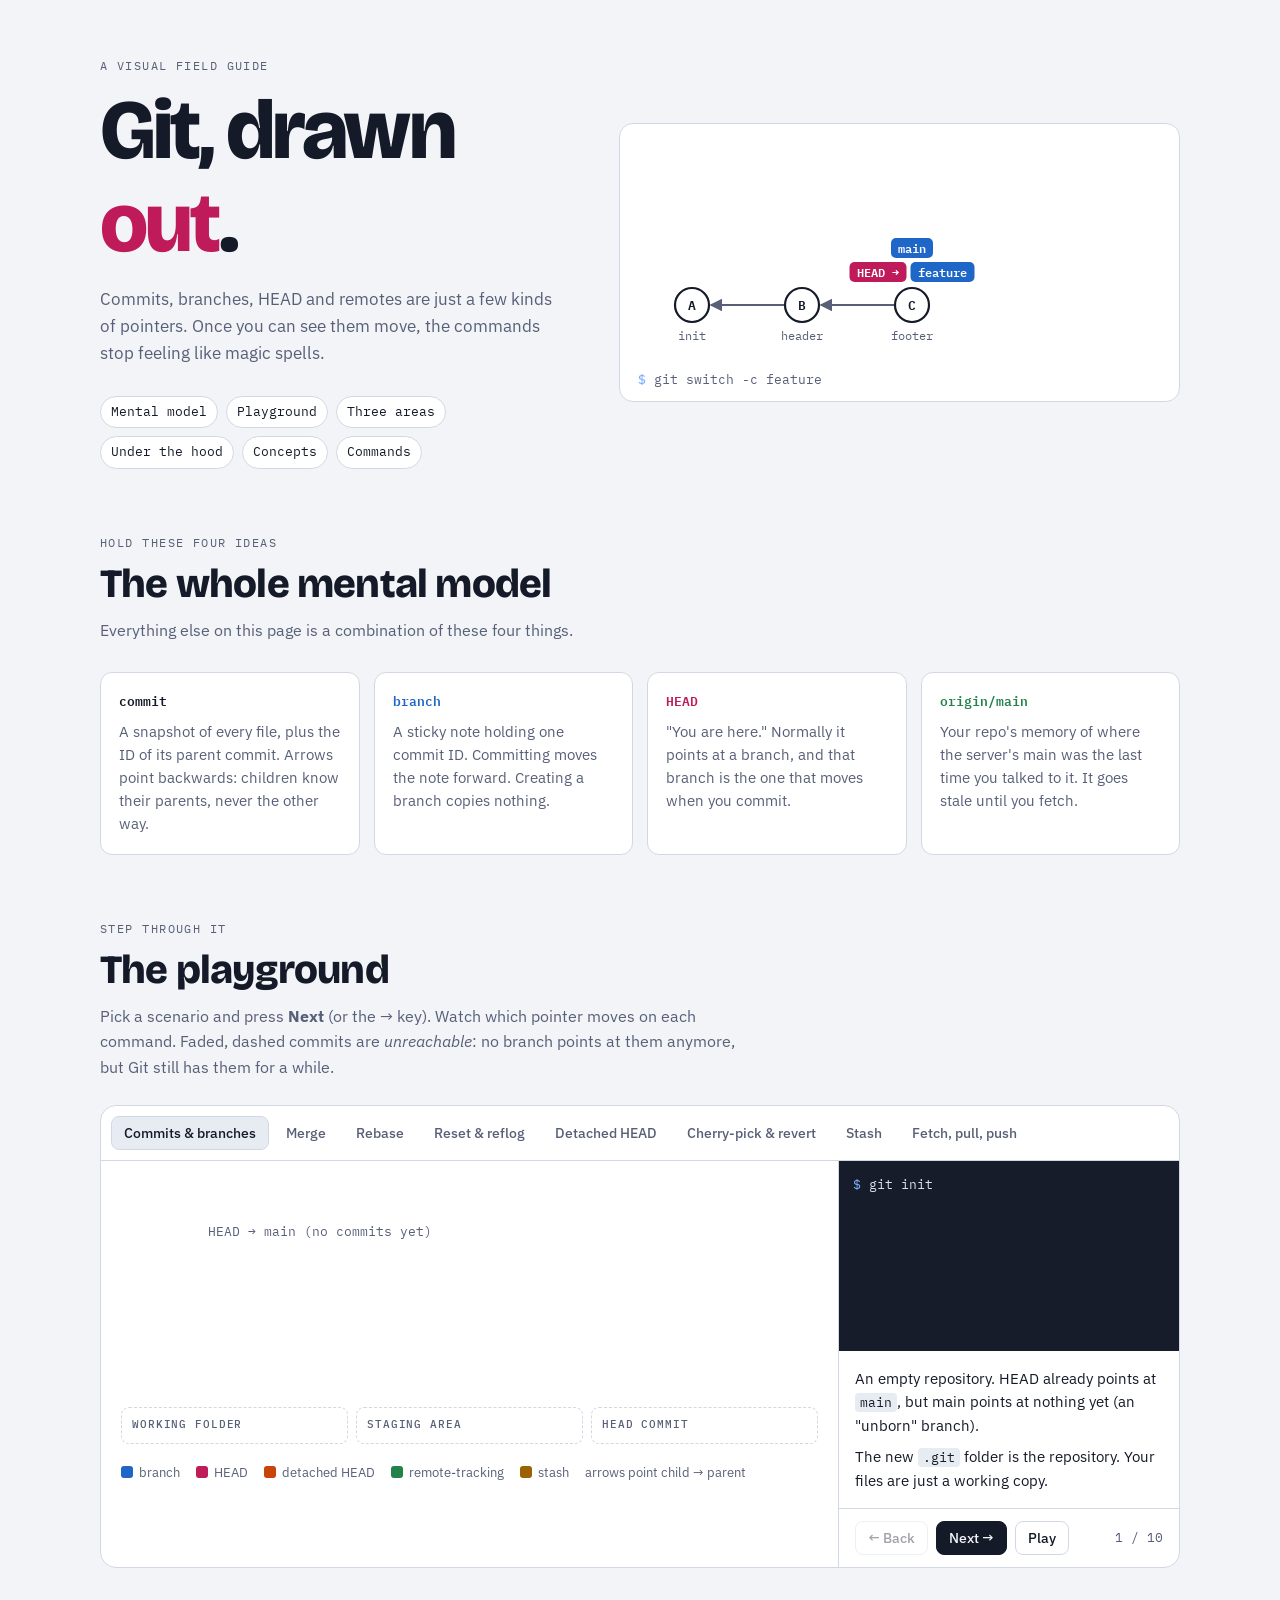
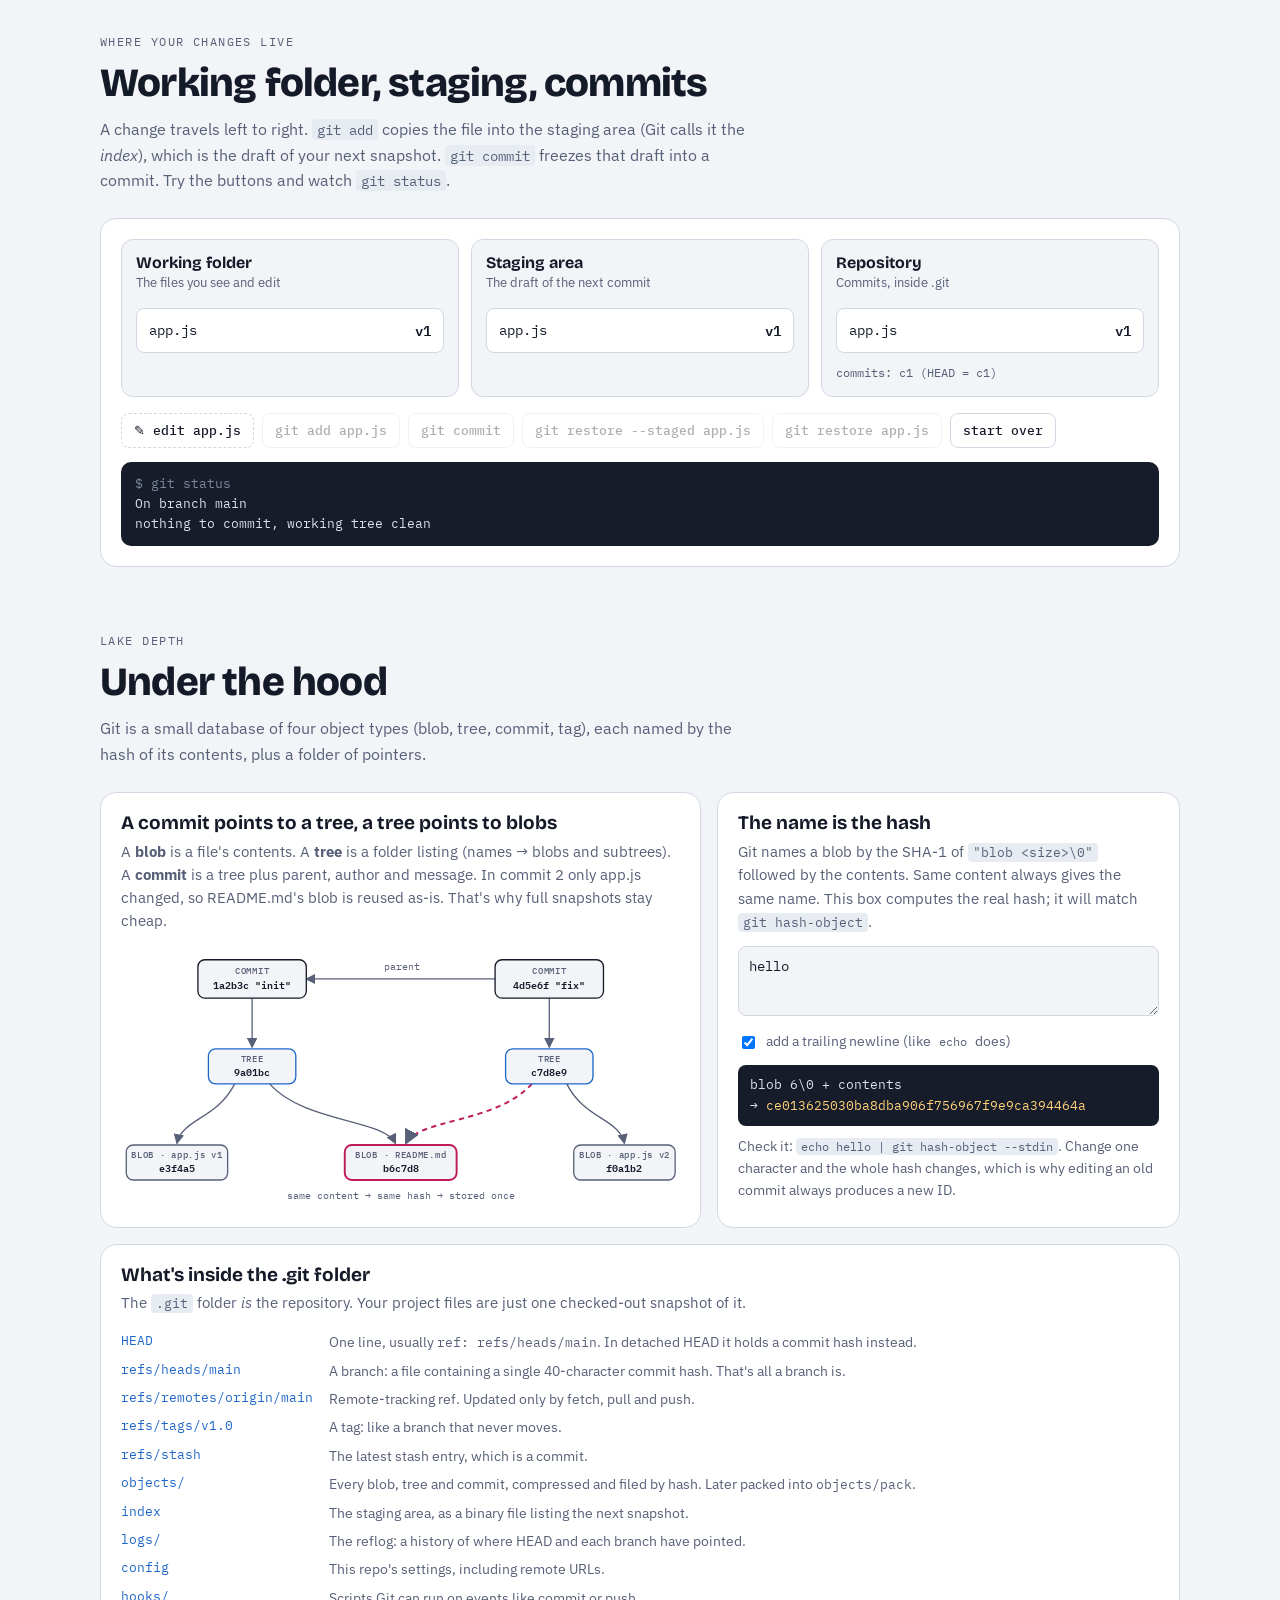
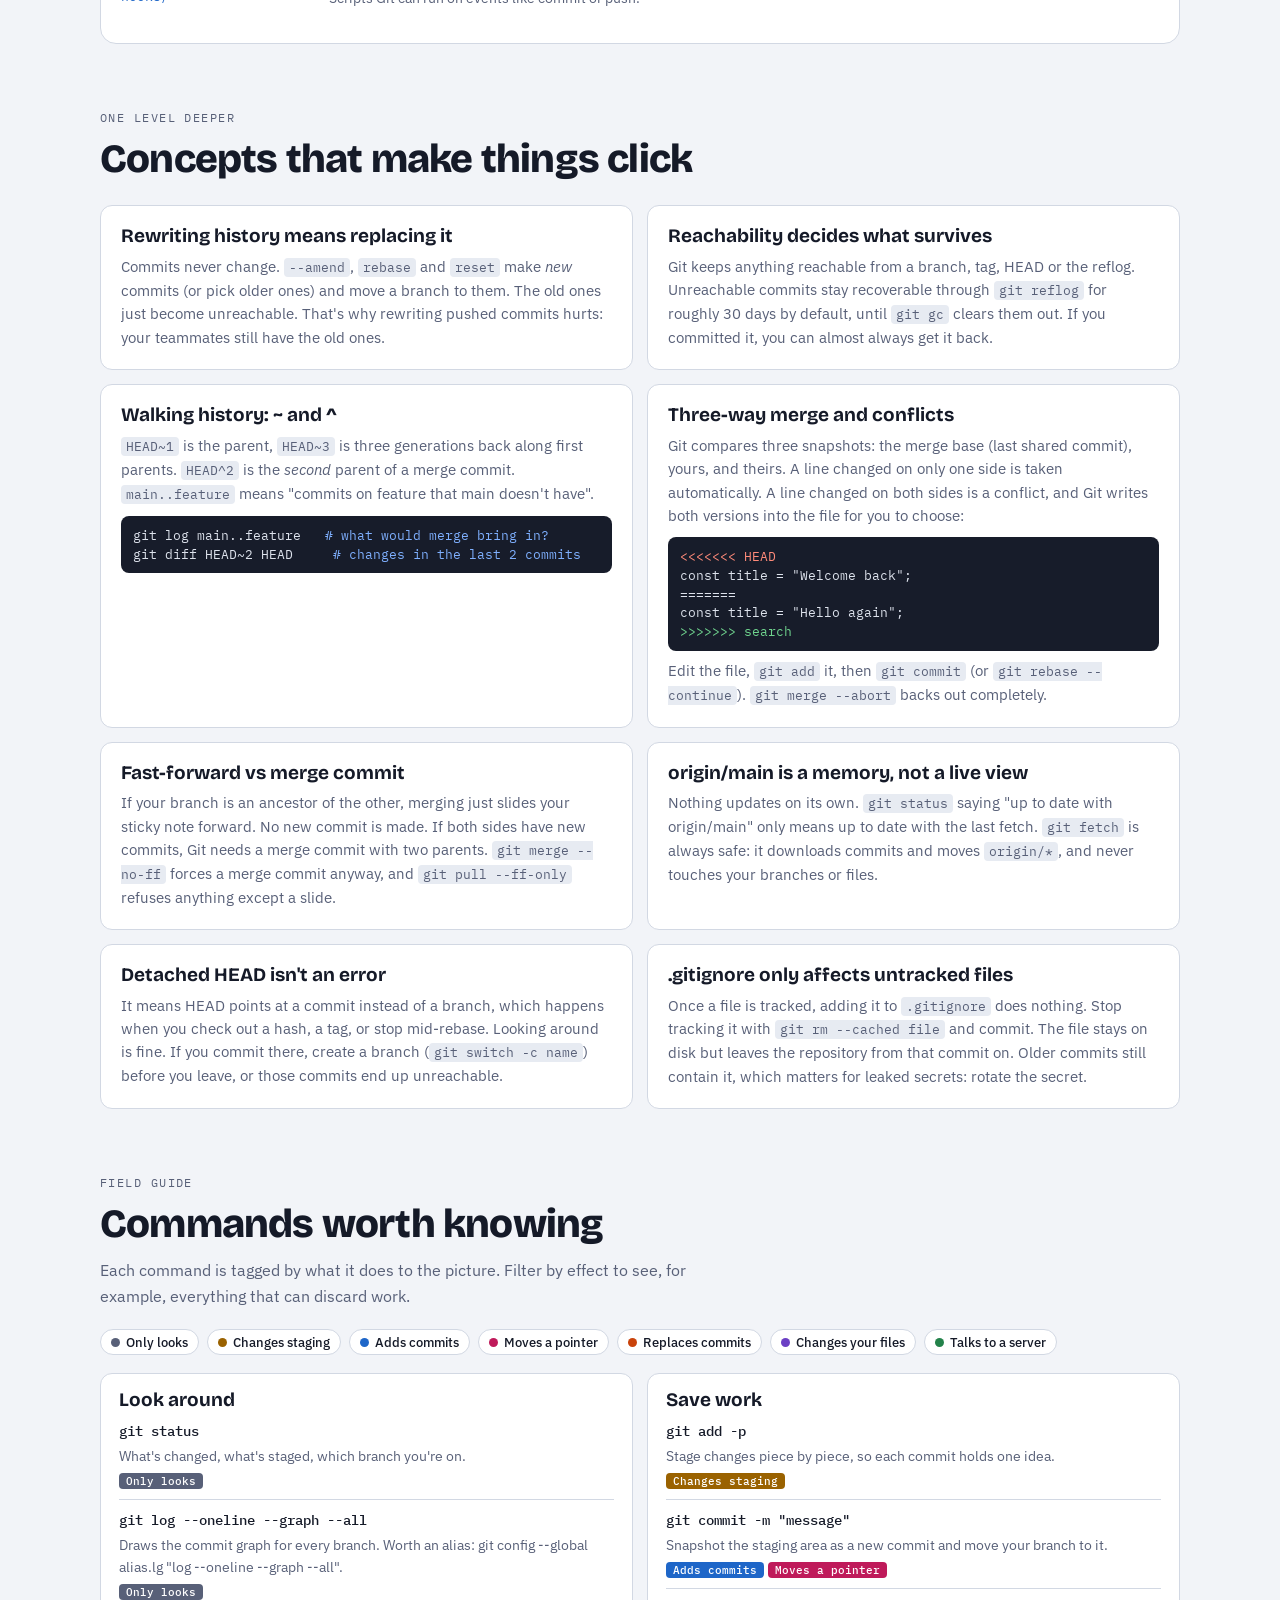
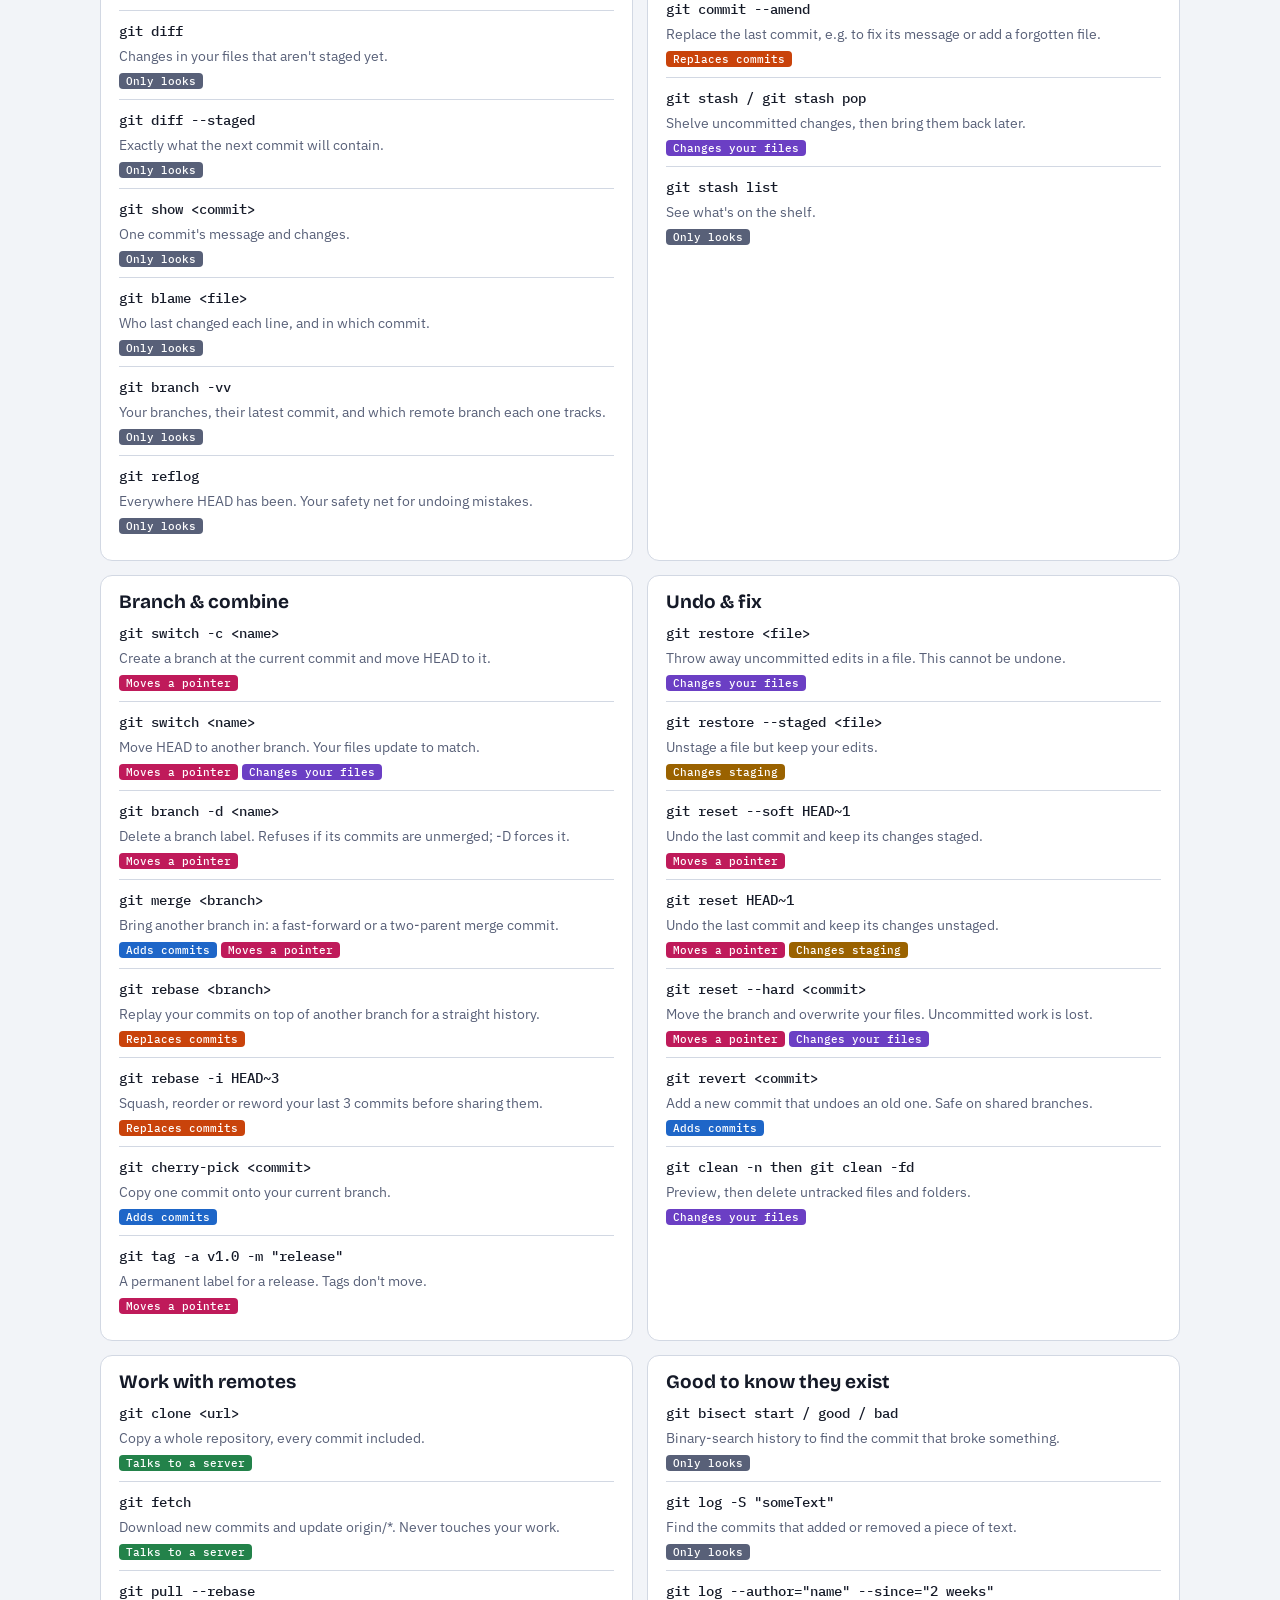
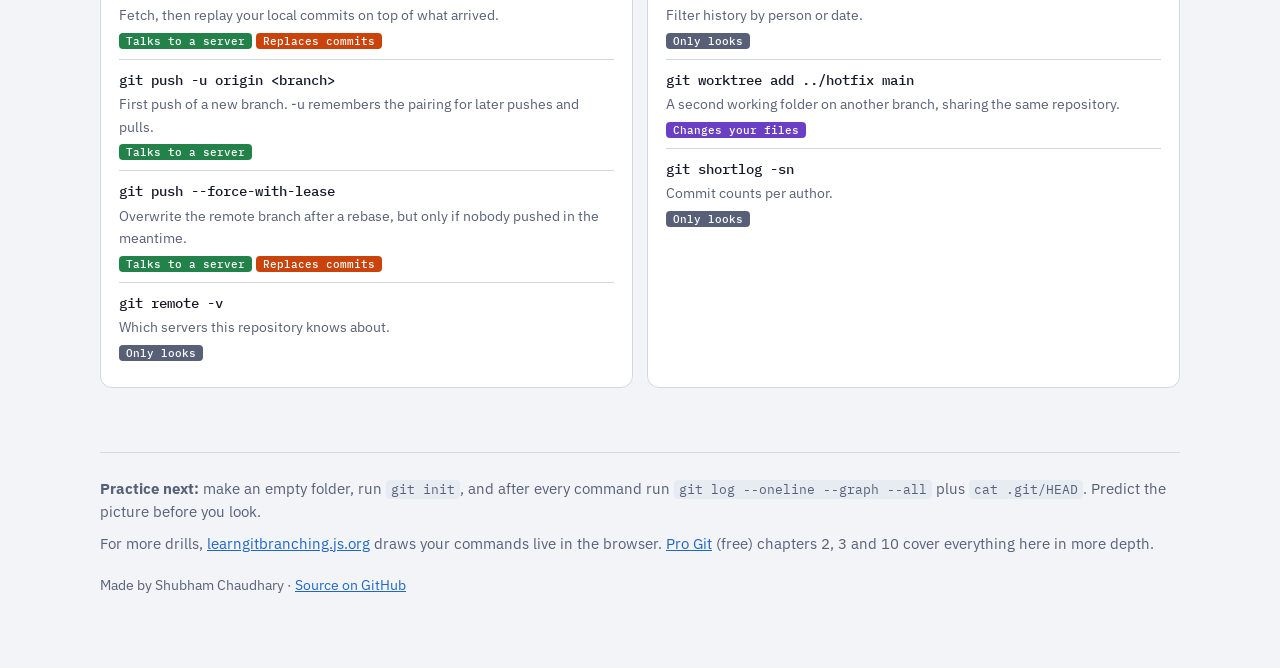
==== commit 5fd7c045: "Make the site share-ready and organize into folders - Add social preview image, Open Graph/Twitter t" ====
--- a/index.html
+++ b/index.html
@@ -5,221 +5,31 @@
 <meta name="viewport" content="width=device-width, initial-scale=1, viewport-fit=cover">
 <meta name="description" content="A visual field guide to Git: commits, branches, HEAD, remotes and stash, drawn as diagrams with an interactive playground.">
 <meta name="theme-color" content="#BF1A5A">
+<link rel="canonical" href="https://git-drawn-out.vercel.app/">
+<meta property="og:type" content="website">
+<meta property="og:site_name" content="Git, Drawn Out">
+<meta property="og:url" content="https://git-drawn-out.vercel.app/">
 <meta property="og:title" content="Git, Drawn Out">
-<meta property="og:description" content="A visual field guide to Git: commits, branches, HEAD, remotes and stash, drawn as diagrams.">
-<meta property="og:type" content="website">
+<meta property="og:description" content="A visual field guide to Git: commits, branches, HEAD, remotes and stash, drawn as diagrams you can play with.">
+<meta property="og:image" content="https://git-drawn-out.vercel.app/assets/images/og-image.png">
+<meta property="og:image:width" content="1200">
+<meta property="og:image:height" content="630">
+<meta property="og:image:alt" content="Git, drawn out: a commit graph with main, feature, origin and HEAD">
+<meta name="twitter:card" content="summary_large_image">
+<meta name="twitter:title" content="Git, Drawn Out">
+<meta name="twitter:description" content="A visual field guide to Git: commits, branches, HEAD, remotes and stash, drawn as diagrams you can play with.">
+<meta name="twitter:image" content="https://git-drawn-out.vercel.app/assets/images/og-image.png">
 <title>Git, Drawn Out</title>
-<link rel="icon" type="image/svg+xml" href="data:image/svg+xml,%3Csvg xmlns='http://www.w3.org/2000/svg' viewBox='0 0 32 32'%3E%3Crect width='32' height='32' rx='7' fill='%23BF1A5A'/%3E%3Cpath d='M11 8v16M11 18c0-4 10-3 10-8' fill='none' stroke='%23fff' stroke-width='2.6' stroke-linecap='round'/%3E%3Ccircle cx='11' cy='8' r='3' fill='%23fff'/%3E%3Ccircle cx='11' cy='24' r='3' fill='%23fff'/%3E%3Ccircle cx='21' cy='10' r='3' fill='%23fff'/%3E%3C/svg%3E">
+<link rel="icon" href="assets/icons/favicon.svg" type="image/svg+xml">
+<link rel="icon" href="assets/icons/favicon-32.png" type="image/png" sizes="32x32">
+<link rel="apple-touch-icon" href="assets/icons/apple-touch-icon.png">
+<link rel="manifest" href="site.webmanifest">
+<script defer src="/_vercel/insights/script.js"></script>
+<script defer src="/_vercel/speed-insights/script.js"></script>
 <link rel="preconnect" href="https://fonts.googleapis.com">
 <link rel="stylesheet" href="https://fonts.googleapis.com/css2?family=Bricolage+Grotesque:opsz,wght@12..96,500;12..96,700;12..96,800&family=IBM+Plex+Sans:wght@400;500;600&family=IBM+Plex+Mono:wght@400;500;600&display=swap">
-<style>
-/* Layout: one reading column; the playground and diagrams break wider. Graph colors = meaning (branch / HEAD / remote / stash). */
-:root{
-  --bg:#F2F4F8; --surface:#FFFFFF; --surface2:#E7EBF2; --ink:#151A28; --muted:#586078; --line:#D2D8E3;
-  --branch:#1E66C8; --head:#BF1A5A; --remote:#23824A; --stash:#9A6200; --danger:#C9430B; --violet:#6B3FC4;
-  --node:#151A28; --nodefill:#FFFFFF; --pilltext:#FFFFFF;
-  --term-bg:#171C2A; --term-fg:#DDE2EC; --term-dim:#7C859C; --term-prompt:#7FB0FF;
-  --f-display:"Bricolage Grotesque", "Segoe UI", system-ui, sans-serif;
-  --f-body:"IBM Plex Sans", "Segoe UI", system-ui, sans-serif;
-  --f-mono:"IBM Plex Mono", ui-monospace, Consolas, monospace;
-}
-@media (prefers-color-scheme: dark){:root:not([data-theme="light"]){
-  --bg:#0F121A; --surface:#171B26; --surface2:#20263480; --ink:#E5E9F1; --muted:#98A1B6; --line:#2C3445;
-  --branch:#5EA4FF; --head:#FF5E9C; --remote:#4FCB76; --stash:#E8AE3E; --danger:#FF8B4E; --violet:#A98BFF;
-  --node:#E5E9F1; --nodefill:#171B26; --pilltext:#0F121A;
-  --term-bg:#0A0C12; --term-fg:#DDE2EC; --term-dim:#6D7790; --term-prompt:#7FB0FF; color-scheme:dark }}
-:root[data-theme="dark"]{
-  --bg:#0F121A; --surface:#171B26; --surface2:#20263480; --ink:#E5E9F1; --muted:#98A1B6; --line:#2C3445;
-  --branch:#5EA4FF; --head:#FF5E9C; --remote:#4FCB76; --stash:#E8AE3E; --danger:#FF8B4E; --violet:#A98BFF;
-  --node:#E5E9F1; --nodefill:#171B26; --pilltext:#0F121A;
-  --term-bg:#0A0C12; --term-fg:#DDE2EC; --term-dim:#6D7790; --term-prompt:#7FB0FF; color-scheme:dark }
-
-*{box-sizing:border-box}
-/* Text selection uses the pink HEAD accent, tinted so the text keeps its own color and stays readable */
-::selection{background:rgba(255,94,156,.32)}
-@supports (background:color-mix(in srgb, red 50%, transparent)){
-  ::selection{background:color-mix(in srgb, var(--head) 32%, transparent)}
-}
-body{background:var(--bg);color:var(--ink);font-family:var(--f-body);font-size:16px;line-height:1.6;
-  padding-left:max(16px, env(safe-area-inset-left, 0px));padding-right:max(16px, env(safe-area-inset-right, 0px));padding-block:0 64px}
-.wrap{max-width:1080px;margin:0 auto}
-h1,h2,h3{font-family:var(--f-display);text-wrap:balance;line-height:1.1;margin:0}
-h2{font-size:clamp(28px,4vw,40px);font-weight:800;letter-spacing:-.02em}
-h3{font-size:19px;font-weight:700}
-p{margin:0}
-code,.mono{font-family:var(--f-mono);font-size:.9em}
-p code, li code, td code{background:var(--surface2);padding:1px 5px;border-radius:4px}
-a{color:var(--branch)}
-section{padding-block:56px 8px}
-.eyebrow{font-family:var(--f-mono);font-size:12px;letter-spacing:.12em;text-transform:uppercase;color:var(--muted);margin-bottom:10px}
-.lede{max-width:65ch;color:var(--muted);margin-top:12px}
-:focus-visible{outline:2px solid var(--head);outline-offset:2px}
-
-/* hero */
-.hero{display:grid;grid-template-columns:1fr 1.15fr;gap:32px;align-items:center;padding-block:48px 8px}
-.hero h1{font-size:clamp(44px,7vw,84px);font-weight:800;letter-spacing:-.035em}
-.hero h1 span{color:var(--head)}
-.hero p{margin-top:16px;max-width:46ch;color:var(--muted);font-size:17px}
-.hero-graph{background:var(--surface);border:1px solid var(--line);border-radius:14px;padding:12px 8px 10px;min-width:0}
-.hero-graph .scroll{overflow-x:auto}
-.hero-cmd{font-family:var(--f-mono);font-size:13px;color:var(--muted);padding:4px 10px 0;min-height:24px}
-.hero-cmd b{color:var(--term-prompt);font-weight:500}
-nav.toc{display:flex;flex-wrap:wrap;gap:8px;margin-top:28px}
-nav.toc a{font-family:var(--f-mono);font-size:13px;text-decoration:none;color:var(--ink);border:1px solid var(--line);padding:5px 10px;border-radius:999px;background:var(--surface)}
-nav.toc a:hover{border-color:var(--head)}
-
-/* four ideas */
-.ideas{display:grid;grid-template-columns:repeat(4,minmax(0,1fr));gap:14px;margin-top:28px}
-.idea{background:var(--surface);border:1px solid var(--line);border-radius:12px;padding:18px}
-.idea .k{font-family:var(--f-mono);font-size:13px;font-weight:600}
-.idea p{font-size:14.5px;color:var(--muted);margin-top:8px}
-.k.c-commit{color:var(--ink)} .k.c-branch{color:var(--branch)} .k.c-head{color:var(--head)} .k.c-remote{color:var(--remote)}
-
-/* playground */
-.play{margin-top:24px;background:var(--surface);border:1px solid var(--line);border-radius:16px;overflow:hidden}
-.tabs{display:flex;gap:4px;padding:10px;border-bottom:1px solid var(--line);overflow-x:auto}
-.tabs button{font:500 14px var(--f-body);border:1px solid transparent;background:none;color:var(--muted);padding:7px 12px;border-radius:8px;cursor:pointer;white-space:nowrap}
-.tabs button:hover{color:var(--ink);background:var(--surface2)}
-.tabs button[aria-selected="true"]{color:var(--ink);background:var(--surface2);border-color:var(--line)}
-.stage{display:grid;grid-template-columns:minmax(0,1fr) 340px}
-.graph-pane{padding:16px 8px 8px;min-width:0;border-right:1px solid var(--line)}
-.graph-scroll{overflow-x:auto;padding-bottom:4px}
-.graph-scroll svg{display:block;margin:0 auto}
-.legend{display:flex;flex-wrap:wrap;gap:6px 16px;font-size:12.5px;color:var(--muted);padding:6px 12px 4px}
-.legend span{display:inline-flex;align-items:center;gap:6px}
-.sw{width:12px;height:12px;border-radius:3px;display:inline-block}
-.side{display:flex;flex-direction:column;min-width:0}
-.term{background:var(--term-bg);color:var(--term-fg);font-family:var(--f-mono);font-size:13px;line-height:1.55;padding:14px 14px;height:190px;overflow-y:auto}
-.term .ln{color:var(--term-dim);white-space:pre-wrap;word-break:break-word}
-.term .ln.cur{color:var(--term-fg)}
-.term .ln .p{color:var(--term-prompt)}
-.term .out{color:var(--term-dim);padding-left:2ch;white-space:pre-wrap}
-.term .out.err{color:#FF8B7A}
-.term .ln.cur + .out{color:#B9C2D6}
-.note{padding:16px;font-size:14.5px;flex:1}
-.note p + p{margin-top:8px}
-.note pre{font-family:var(--f-mono);font-size:12px;background:var(--surface2);padding:8px 10px;border-radius:6px;overflow-x:auto;margin:8px 0 0}
-.controls{display:flex;align-items:center;gap:8px;padding:12px 16px;border-top:1px solid var(--line)}
-.controls button{font:500 14px var(--f-body);border:1px solid var(--line);background:var(--surface);color:var(--ink);border-radius:8px;padding:7px 12px;cursor:pointer}
-.controls button.primary{background:var(--ink);color:var(--bg);border-color:var(--ink)}
-.controls button:disabled{opacity:.4;cursor:default}
-.controls .count{margin-left:auto;font-family:var(--f-mono);font-size:13px;color:var(--muted);font-variant-numeric:tabular-nums}
-.areas{display:grid;grid-template-columns:repeat(3,minmax(0,1fr));gap:8px;padding:4px 12px 12px}
-.area{border:1px dashed var(--line);border-radius:8px;padding:8px 10px;font-size:13px;min-width:0}
-.area b{display:block;font-family:var(--f-mono);font-size:11px;letter-spacing:.08em;text-transform:uppercase;color:var(--muted);font-weight:500}
-.area span{display:block;margin-top:2px}
-.area.flash{animation:flash .7s ease}
-@keyframes flash{0%{background:color-mix(in srgb, var(--head) 18%, transparent)}100%{background:transparent}}
-
-/* svg graph */
-.g-node circle{fill:var(--nodefill);stroke:var(--node);stroke-width:2.2}
-.g-node .id{font:600 13px var(--f-mono);fill:var(--node);text-anchor:middle;dominant-baseline:central}
-.g-node .msg{font:400 11.5px var(--f-mono);fill:var(--muted);text-anchor:middle}
-.g-node.unreach circle{stroke-dasharray:3 3}
-.g-node.remote circle{stroke:var(--remote);stroke-dasharray:4 3}
-.g-node.remote .id{fill:var(--remote)}
-.g-edge{fill:none;stroke:var(--muted);stroke-width:1.8}
-.g-edge.remote{stroke:var(--remote);stroke-dasharray:4 3}
-.arrowhead{fill:var(--muted)}
-.pill rect{rx:5}
-.pill text{font:600 11.5px var(--f-mono);fill:var(--pilltext);text-anchor:middle;dominant-baseline:central}
-.pill.branch rect{fill:var(--branch)}
-.pill.head rect{fill:var(--head)}
-.pill.detached rect{fill:var(--danger)}
-.pill.remote rect{fill:var(--remote)}
-.pill.stash rect{fill:var(--stash)}
-.pill.gh rect{fill:none;stroke:var(--remote);stroke-width:1.5;stroke-dasharray:4 3}
-.pill.gh text{fill:var(--remote)}
-.unborn{font:400 13px var(--f-mono);fill:var(--muted)}
-
-/* three areas widget */
-.areas-demo{margin-top:24px;background:var(--surface);border:1px solid var(--line);border-radius:16px;padding:20px}
-.zones{display:grid;grid-template-columns:repeat(3,minmax(0,1fr));gap:12px;position:relative}
-.zone{border:1px solid var(--line);border-radius:12px;padding:14px;min-height:150px;background:var(--bg);min-width:0}
-.zone h3{font-size:16px}
-.zone .sub{font-size:13px;color:var(--muted);margin-top:2px}
-.file{margin-top:14px;display:flex;align-items:center;gap:10px;font-family:var(--f-mono);font-size:14px;background:var(--surface);border:1px solid var(--line);border-radius:8px;padding:10px 12px}
-.file .ver{margin-left:auto;font-weight:600}
-.file.diff{border-color:var(--danger)}
-.file.diff .ver{color:var(--danger)}
-.file.arrive{animation:arrive .45s cubic-bezier(.2,.8,.2,1)}
-@keyframes arrive{from{transform:translateX(-40px);opacity:.2}to{transform:none;opacity:1}}
-.zone .hist{margin-top:10px;font-family:var(--f-mono);font-size:12px;color:var(--muted);word-break:break-word}
-.zone-arrows{display:flex;justify-content:space-around;font-family:var(--f-mono);font-size:12px;color:var(--muted);margin-top:8px}
-.btnrow{display:flex;flex-wrap:wrap;gap:8px;margin-top:16px}
-.btnrow button{font:500 13px var(--f-mono);border:1px solid var(--line);background:var(--surface);color:var(--ink);border-radius:8px;padding:8px 12px;cursor:pointer}
-.btnrow button:hover:not(:disabled){border-color:var(--head)}
-.btnrow button:disabled{opacity:.35;cursor:default}
-.btnrow button.edit{border-style:dashed}
-.status-out{margin-top:14px;background:var(--term-bg);color:var(--term-fg);font-family:var(--f-mono);font-size:13px;border-radius:10px;padding:12px 14px;white-space:pre-wrap;line-height:1.55}
-.status-out .g{color:#6FD38E} .status-out .r{color:#FF8B7A} .status-out .d{color:var(--term-dim)}
-
-/* under the hood */
-.hood{display:grid;grid-template-columns:minmax(0,1.3fr) minmax(0,1fr);gap:16px;margin-top:24px}
-.panel{background:var(--surface);border:1px solid var(--line);border-radius:16px;padding:20px;min-width:0}
-.panel > p{color:var(--muted);font-size:14.5px;margin-top:6px}
-.obj-svg{width:100%;height:auto;margin-top:12px;display:block}
-.obj rect{fill:var(--bg);stroke:var(--line);stroke-width:1.5}
-.obj.commit rect{stroke:var(--node)}
-.obj.tree rect{stroke:var(--branch)}
-.obj.blob rect{stroke:var(--muted)}
-.obj.shared rect{stroke:var(--head);stroke-width:2.2}
-.obj text{font:600 12px var(--f-mono);fill:var(--ink);text-anchor:middle}
-.obj text.t{font:500 10px var(--f-mono);fill:var(--muted);letter-spacing:.08em}
-.o-edge{stroke:var(--muted);stroke-width:1.5;fill:none}
-.o-edge.hot{stroke:var(--head);stroke-width:2.2;stroke-dasharray:6 5;animation:march 1.2s linear infinite}
-@keyframes march{to{stroke-dashoffset:-22}}
-.o-cap{font:400 11px var(--f-mono);fill:var(--muted)}
-.hash-demo textarea{width:100%;font:14px var(--f-mono);background:var(--bg);color:var(--ink);border:1px solid var(--line);border-radius:8px;padding:10px;resize:vertical;min-height:70px;margin-top:12px}
-.hash-demo label{display:flex;gap:8px;align-items:center;font-size:13.5px;color:var(--muted);margin-top:8px}
-.hash-out{margin-top:12px;font-family:var(--f-mono);font-size:13px;word-break:break-all;background:var(--term-bg);color:var(--term-fg);border-radius:8px;padding:10px 12px}
-.hash-out .h{color:#FFD27A}
-.dotgit{margin-top:16px;display:grid;grid-template-columns:auto minmax(0,1fr);gap:6px 16px;font-size:14px}
-.dotgit dt{font-family:var(--f-mono);font-size:13px;color:var(--branch);white-space:nowrap}
-.dotgit dd{margin:0;color:var(--muted)}
-
-/* concepts */
-.concepts{display:grid;grid-template-columns:repeat(2,minmax(0,1fr));gap:14px;margin-top:24px}
-.concept{background:var(--surface);border:1px solid var(--line);border-radius:12px;padding:20px;min-width:0}
-.concept p{color:var(--muted);font-size:14.5px;margin-top:8px}
-.concept pre{font-family:var(--f-mono);font-size:12.5px;background:var(--term-bg);color:var(--term-fg);padding:10px 12px;border-radius:8px;overflow-x:auto;margin:10px 0 0;line-height:1.5}
-.concept pre .a{color:#FF8B7A} .concept pre .b{color:#6FD38E} .concept pre .c{color:#7FB0FF}
-
-/* commands */
-.filters{display:flex;flex-wrap:wrap;gap:8px;margin-top:20px}
-.chip{display:inline-flex;align-items:center;gap:6px;font:500 12.5px var(--f-body);border:1px solid var(--line);background:var(--surface);color:var(--ink);border-radius:999px;padding:4px 10px;cursor:pointer}
-.chip .sw{width:9px;height:9px;border-radius:50%}
-.chip[aria-pressed="true"]{border-color:var(--ink);background:var(--surface2)}
-.cmd-groups{display:grid;grid-template-columns:repeat(2,minmax(0,1fr));gap:14px;margin-top:18px}
-.cmd-group{background:var(--surface);border:1px solid var(--line);border-radius:12px;padding:16px 18px;min-width:0}
-.cmd-group[hidden]{display:none}
-.cmd-row{display:grid;grid-template-columns:minmax(0,1fr);gap:2px;padding:10px 0;border-top:1px solid var(--line)}
-.cmd-row:first-of-type{border-top:none}
-.cmd-row code{font-size:13.5px;font-weight:500;color:var(--ink);word-break:break-word}
-.cmd-row .what{font-size:14px;color:var(--muted)}
-.effs{display:flex;flex-wrap:wrap;gap:4px;margin-top:4px}
-.eff{font:500 11px var(--f-mono);padding:1px 7px;border-radius:4px;color:var(--pilltext)}
-.e-read{background:var(--muted)} .e-stage{background:var(--stash)} .e-commit{background:var(--branch)} .e-pointer{background:var(--head)}
-.e-rewrite{background:var(--danger)} .e-files{background:var(--violet)} .e-remote{background:var(--remote)}
-.sw.e-read{background:var(--muted)}
-footer{margin-top:56px;padding-top:24px;border-top:1px solid var(--line);color:var(--muted);font-size:14.5px}
-footer p + p{margin-top:8px}
-
-@media (max-width: 900px){
-  .hero{grid-template-columns:1fr}
-  .ideas{grid-template-columns:repeat(2,minmax(0,1fr))}
-  .stage{grid-template-columns:1fr}
-  .graph-pane{border-right:none;border-bottom:1px solid var(--line)}
-  .hood,.concepts,.cmd-groups{grid-template-columns:1fr}
-}
-@media (max-width: 560px){
-  .ideas,.zones,.areas{grid-template-columns:1fr}
-  .zone{min-height:0}
-}
-@media (prefers-reduced-motion: reduce){
-  *{animation:none!important;transition:none!important}
-}
-</style>
+<link rel="stylesheet" href="css/tokens.css">
+<link rel="stylesheet" href="css/main.css">
 </head>
 <body>
 
@@ -400,428 +210,10 @@
 <footer>
   <p><b>Practice next:</b> make an empty folder, run <code>git init</code>, and after every command run <code>git log --oneline --graph --all</code> plus <code>cat .git/HEAD</code>. Predict the picture before you look.</p>
   <p>For more drills, <a href="https://learngitbranching.js.org" target="_blank" rel="noopener">learngitbranching.js.org</a> draws your commands live in the browser. <a href="https://git-scm.com/book/en/v2" target="_blank" rel="noopener">Pro Git</a> (free) chapters 2, 3 and 10 cover everything here in more depth.</p>
+  <p class="credit">Made by Shubham Chaudhary · <a href="https://github.com/chaudharyShub/git-drawn-out" target="_blank" rel="noopener">Source on GitHub</a></p>
 </footer>
 </div>
 
-<script>
-(() => {
-/* ---------- model helpers ---------- */
-const S = () => ({ c:{}, refs:{}, head:{b:'main'}, gh:null, n:0 });
-const H = s => ('b' in s.head) ? s.refs[s.head.b] : s.head.c;
-const occ = (s,l,col) => Object.values(s.c).some(c => c.lane===l && c.col===col);
-function mk(s,id,msg,o={}){
-  const p = o.p || (H(s) ? [H(s)] : []);
-  const col = p.length ? Math.max(...p.map(x => s.c[x].col)) + 1 : 0;
-  let lane;
-  if (o.lane !== undefined) lane = o.lane;
-  else { const base = p.length ? s.c[p[0]].lane : 0; lane = base;
-    for (const d of [0,1,-1,2]) if (!occ(s,base+d,col)) { lane = base+d; break; } }
-  s.c[id] = { id, msg, lane, col, p, remote: !!o.remote };
-  if (!o.noMove){ if ('b' in s.head) s.refs[s.head.b] = id; else s.head.c = id; }
-  return id;
-}
-const br = (s,n,at) => { s.refs[n] = at ?? H(s); };
-const sw = (s,n) => { s.head = {b:n}; };
-const det = (s,id) => { s.head = {c:id}; };
-const mv = (s,n,id) => { s.refs[n] = id; };
-const del = (s,n) => { delete s.refs[n]; };
-function reach(s){
-  const seen = new Set(), st = [...Object.values(s.refs)]; const h = H(s); if (h) st.push(h);
-  while (st.length){ const id = st.pop(); if (!id || seen.has(id) || !s.c[id]) continue; seen.add(id); st.push(...s.c[id].p); }
-  return seen;
-}
-function pillRows(s){
-  const by = {}; const add = (id,row) => { if (!id || !s.c[id]) return; (by[id] = by[id] || []).push(row); };
-  if (!('b' in s.head)) add(s.head.c, [{k:'HEAD', t:'HEAD (detached)', cls:'detached'}]);
-  const kind = n => n.startsWith('origin/') ? 'remote' : n === 'stash' ? 'stash' : 'branch';
-  const rank = n => n === s.head.b ? 0 : ({branch:1, remote:2, stash:3})[kind(n)];
-  for (const n of Object.keys(s.refs).sort((a,b) => rank(a)-rank(b) || a.localeCompare(b))){
-    const row = [];
-    if (s.head.b === n) row.push({k:'HEAD', t:'HEAD →', cls:'head'});
-    row.push({k:'r:'+n, t: n === 'stash' ? 'stash@{0}' : n, cls: kind(n)});
-    add(s.refs[n], row);
-  }
-  if (s.gh) add(s.gh, [{k:'GH', t:'GitHub: main', cls:'gh'}]);
-  return by;
-}
-
-/* ---------- scenarios ---------- */
-const SCN = [
- { id:'basics', name:'Commits & branches', steps:[
-  { cmd:'git init', note:`<p>An empty repository. HEAD already points at <code>main</code>, but main points at nothing yet (an "unborn" branch).</p><p>The new <code>.git</code> folder is the repository. Your files are just a working copy.</p>` },
-  { cmd:'git commit -m "first"', op:s=>mk(s,'A','first'), note:`<p>Git saves a snapshot of every tracked file as commit <b>A</b>. A has no parent; it's the root.</p><p>The <code>main</code> branch now exists and points at A. HEAD points at main.</p>` },
-  { cmd:'git commit -m "header"', op:s=>mk(s,'B','header'), note:`<p><b>B</b> stores the ID of its parent, A. The arrow points <i>backwards</i>: a child knows its parent, a parent never knows its children.</p><p>Only the branch HEAD is attached to moves forward.</p>` },
-  { cmd:'git commit -m "footer"', op:s=>mk(s,'C','footer'), note:`<p>Same again. History is a chain you can only walk backwards: C → B → A.</p>` },
-  { cmd:'git branch feature', op:s=>br(s,'feature'), note:`<p>A new sticky note on the same commit. Nothing is copied. On disk it's a tiny file, <code>.git/refs/heads/feature</code>, containing C's hash.</p><p>HEAD didn't move, so you're still on main.</p>` },
-  { cmd:'git switch feature', op:s=>sw(s,'feature'), note:`<p>Only HEAD moved. Your files don't change because both branches point at the same commit.</p><p>Older equivalent: <code>git checkout feature</code>.</p>` },
-  { cmd:'git commit -m "search box"', op:s=>mk(s,'D','search box',{lane:-1}), note:`<p>HEAD is attached to <code>feature</code>, so feature moves to <b>D</b>. main stays on C.</p>` },
-  { cmd:'git commit -m "search API"', op:s=>mk(s,'E','search API'), note:`<p>feature is now two commits ahead of main.</p>` },
-  { cmd:'git switch main', op:s=>sw(s,'main'), note:`<p>HEAD moves back to main, and Git rewrites your files to match C's snapshot. D and E's changes disappear from disk.</p><p>They aren't lost. They're stored in commits D and E, which feature still points to.</p>` },
-  { cmd:'git commit -m "fix typo"', op:s=>mk(s,'F','fix typo',{lane:0}), note:`<p>Now history has forked. Both branches share A, B and C, then go separate ways. This is what <b>diverged</b> means, and it's where merge and rebase come in.</p>` },
- ]},
- { id:'merge', name:'Merge', setup:s=>{mk(s,'A','init');mk(s,'B','readme');}, steps:[
-  { cmd:'git log --oneline --graph', note:`<p>Starting point: main has two commits and HEAD is on main.</p>` },
-  { cmd:'git switch -c login', op:s=>{br(s,'login');sw(s,'login');}, note:`<p><code>-c</code> creates the branch and switches to it in one step.</p>` },
-  { cmd:'git commit -m "login form"', op:s=>mk(s,'C','login form'), note:`<p>login moves to C. main is still on B.</p>` },
-  { cmd:'git switch main', op:s=>sw(s,'main'), note:`<p>Back on main to bring the login work in.</p>` },
-  { cmd:'git merge login', op:s=>mv(s,'main','C'), out:['Updating b2c..c3d','Fast-forward'], note:`<p><b>Fast-forward.</b> main is an ancestor of login, so there's nothing to combine. Git slides main forward to C. No new commit is created.</p>` },
-  { cmd:'git switch -c search', op:s=>{br(s,'search');sw(s,'search');} },
-  { cmd:'git commit -m "search box"', op:s=>mk(s,'D','search box',{lane:-1}), note:`<p>Work on search…</p>` },
-  { cmd:'git switch main', op:s=>sw(s,'main') },
-  { cmd:'git commit -m "fix typo"', op:s=>mk(s,'E','fix typo',{lane:0}), note:`<p>…while main also gets a new commit. The branches have diverged, so a fast-forward is no longer possible.</p>` },
-  { cmd:'git merge search', op:s=>mk(s,'M','merge search',{p:['E','D'],lane:0}), out:["Merge made by the 'ort' strategy."], note:`<p>Git finds the <b>merge base</b> (C, the last commit both share), combines the changes C→E and C→D, and records the result as <b>M</b>, a commit with <i>two parents</i>.</p><p>If both sides changed the same lines, Git stops and asks you to resolve a conflict first.</p>` },
-  { cmd:'git branch -d search', op:s=>del(s,'search'), note:`<p>Deleting a branch deletes only the sticky note. D stays in history because M points to it.</p>` },
- ]},
- { id:'rebase', name:'Rebase', setup:s=>{mk(s,'A','init');mk(s,'B','readme');br(s,'feature');sw(s,'feature');mk(s,'C','search box',{lane:-1});mk(s,'D','search API');sw(s,'main');mk(s,'E','fix typo',{lane:0});sw(s,'feature');}, steps:[
-  { cmd:'git log --oneline --graph --all', note:`<p>feature and main have diverged at B. You're on feature. Instead of a merge commit, you want feature to look as if it started from E.</p>` },
-  { cmd:'git rebase main', op:s=>{mk(s,'C′','search box',{p:['E'],lane:0});mk(s,'D′','search API',{lane:0});}, out:['Successfully rebased and updated refs/heads/feature.'], note:`<p>Git replays the changes from C and D one at a time on top of E.</p><p>A commit's parent is part of its identity, so the replayed commits are <b>new commits</b>, C′ and D′, with new hashes. The originals are now unreachable (faded). The reflog still has them for a while.</p>` },
-  { cmd:'git switch main', op:s=>sw(s,'main') },
-  { cmd:'git merge feature', op:s=>mv(s,'main','D′'), out:['Fast-forward'], note:`<p>A fast-forward, so history is one straight line with no merge commit.</p><p><b>Golden rule:</b> only rebase commits nobody else has. If you rebase commits you already pushed, teammates still have the old C and D.</p>` },
- ]},
- { id:'reset', name:'Reset & reflog', setup:s=>{mk(s,'A','init');mk(s,'B','header');mk(s,'C','footer');mk(s,'D','typo');}, steps:[
-  { cmd:'git log --oneline', areas:['clean','clean','D'], note:`<p>Four commits and nothing uncommitted. Watch the three boxes under the graph too. Reset's flag decides which of them get touched.</p>` },
-  { cmd:'git reset --soft HEAD~1', op:s=>mv(s,'main','C'), areas:["has D's changes","D's changes, staged",'C'], note:`<p><code>HEAD~1</code> means "one parent back". <code>--soft</code> moves only the branch.</p><p>D's changes stay staged, as if you had just run <code>git add</code>. Use it for "undo my last commit but keep the work ready to recommit".</p>` },
-  { cmd:'git reset HEAD~1', op:s=>mv(s,'main','B'), areas:['has C + D changes','matches B','B'], note:`<p>No flag means <code>--mixed</code>. It moves the branch and resets the staging area, but leaves your files alone. The changes from C and D are still in your files, just unstaged.</p>` },
-  { cmd:'git reset --hard HEAD~1', op:s=>mv(s,'main','A'), areas:['matches A','matches A','A'], note:`<p><code>--hard</code> moves the branch and overwrites staging <i>and your files</i> to match A. Uncommitted edits would be gone for good.</p><p>B, C and D look lost. They aren't.</p>` },
-  { cmd:'git reflog', areas:['matches A','matches A','A'], out:['a1f0e2c HEAD@{0}: reset: moving to HEAD~1','b7d91aa HEAD@{1}: reset: moving to HEAD~1','c3e4f5d HEAD@{2}: reset: moving to HEAD~1','d9a8b7c HEAD@{3}: commit: typo'], note:`<p>The reflog is a local diary of every commit HEAD has pointed at. <code>HEAD@{3}</code> is commit D, from before the resets.</p>` },
-  { cmd:'git reset --hard d9a8b7c', op:s=>mv(s,'main','D'), areas:['clean','clean','D'], note:`<p>Point main back at D and everything is reachable again. Anything you <i>committed</i> can almost always be recovered this way.</p>` },
- ]},
- { id:'detached', name:'Detached HEAD', setup:s=>{mk(s,'A','init');mk(s,'B','header');mk(s,'C','footer');}, steps:[
-  { cmd:'git log --oneline', note:`<p>Three commits on main.</p>` },
-  { cmd:'git switch --detach B', op:s=>det(s,'B'), out:["HEAD is now at b2c header"], note:`<p>HEAD now points straight at a commit instead of a branch. That's <b>detached HEAD</b>. Your files match B, which is handy for looking at old code.</p><p>Older form: <code>git checkout B</code>.</p>` },
-  { cmd:'git commit -m "experiment"', op:s=>mk(s,'X','experiment'), note:`<p>Committing works, but there's no branch to move. Only HEAD knows where X is.</p>` },
-  { cmd:'git switch main', op:s=>sw(s,'main'), out:['Warning: you are leaving 1 commit behind,','not connected to any of your branches:','  9f8e7d experiment'], note:`<p>HEAD goes back to main. Nothing points at X now, so it's unreachable. Git warns you and prints X's hash.</p>` },
-  { cmd:'git branch rescue 9f8e7d', op:s=>br(s,'rescue','X'), note:`<p>Give X a branch and it's safe. This is the standard fix for "I lost commits in detached HEAD": find the hash in <code>git reflog</code>, then make a branch there.</p>` },
- ]},
- { id:'pick', name:'Cherry-pick & revert', setup:s=>{mk(s,'A','init');mk(s,'B','readme');br(s,'experiment');sw(s,'experiment');mk(s,'C','try cache',{lane:-1});mk(s,'D','fix login');sw(s,'main');mk(s,'E','release',{lane:0});}, steps:[
-  { cmd:'git log --oneline --graph --all', note:`<p>You want only the login fix (D) on main, not the cache experiment (C).</p>` },
-  { cmd:'git cherry-pick D', op:s=>mk(s,'D′','fix login',{lane:0}), note:`<p>Git copies the changes D introduced into a new commit <b>D′</b> on top of main. D stays where it was. Same change, different parent, so a different hash.</p>` },
-  { cmd:'git revert E', op:s=>mk(s,'R','revert E'), note:`<p>Revert doesn't delete E. It adds a new commit that does the opposite of E.</p><p>History only grows, so this is the safe way to undo something that's already pushed.</p>` },
- ]},
- { id:'stash', name:'Stash', setup:s=>{mk(s,'A','init');mk(s,'B','header');mk(s,'C','footer');}, steps:[
-  { cmd:'# editing app.js…', areas:['app.js edited','empty','C'], note:`<p>You're halfway through a change when an urgent bug report comes in. You don't want to commit half-finished work.</p>` },
-  { cmd:'git stash', op:s=>{mk(s,'W','WIP',{p:['C'],lane:1,noMove:true});mv(s,'stash','W');}, areas:['clean','empty','C'], out:['Saved working directory and index state WIP on main'], note:`<p>Stash saves your uncommitted changes as a special commit hanging off C, labelled <code>stash@{0}</code>, then cleans your working folder. Your branch doesn't move.</p>` },
-  { cmd:'git commit -am "hotfix"', op:s=>mk(s,'D','hotfix',{lane:0}), areas:['clean','empty','D'], note:`<p>Fix the bug and commit. main moves to D as usual.</p>` },
-  { cmd:'git stash pop', op:s=>del(s,'stash'), areas:['app.js edits are back','empty','D'], note:`<p>Git re-applies the stashed changes onto your files and drops the stash entry, so the stash commit becomes unreachable.</p><p><code>git stash list</code> shows saved entries. <code>git stash apply</code> re-applies but keeps the entry.</p>` },
- ]},
- { id:'remote', name:'Fetch, pull, push', setup:s=>{mk(s,'A','init');mk(s,'B','readme');mv(s,'origin/main','B');s.gh='B';}, steps:[
-  { cmd:'git clone <url>', note:`<p>Cloning copies every commit. You get <code>main</code> plus <code>origin/main</code>, your repo's <i>memory</i> of where the server's main was.</p><p>The dashed tag shows where GitHub's main really is right now. Normally you can't see that.</p>` },
-  { cmd:'# a teammate pushes C', op:s=>{mk(s,'C','their fix',{p:['B'],lane:-1,remote:true,noMove:true});s.gh='C';}, note:`<p>A teammate pushes <b>C</b>. It exists only on GitHub. Your repo has no idea, and origin/main still says B.</p>` },
-  { cmd:'git commit -m "my feature"', op:s=>mk(s,'D','my feature',{lane:0}), note:`<p>Meanwhile you commit <b>D</b> locally.</p>` },
-  { cmd:'git push', out:['! [rejected]  main -> main (fetch first)'], err:true, note:`<p><b>Rejected.</b> GitHub's main is at C, and your main doesn't contain C. Accepting your push would throw C away, so Git refuses. You need to pick up C first.</p>` },
-  { cmd:'git fetch', op:s=>{s.c.C.remote=false;mv(s,'origin/main','C');}, out:['   b2c..c3d  main -> origin/main'], note:`<p><code>fetch</code> downloads new commits and moves <code>origin/main</code>. It never touches your branches or files, so it's always safe to run.</p>` },
-  { cmd:'git rebase origin/main', op:s=>mk(s,'D′','my feature',{p:['C'],lane:0}), note:`<p>Replay D on top of C. <code>git pull --rebase</code> does this step and the previous one together. Plain <code>git pull</code> does fetch + merge, which creates a merge commit instead.</p>` },
-  { cmd:'git push', op:s=>{s.gh='D′';mv(s,'origin/main','D′');}, out:['   c3d..d4e  main -> main'], note:`<p>GitHub's main can now fast-forward from C to D′. origin/main updates too, because you just talked to the server.</p>` },
- ]},
-];
-function buildStates(sc){
-  let s = S(); sc.setup && sc.setup(s);
-  return sc.steps.map(st => { s = JSON.parse(JSON.stringify(s)); st.op && st.op(s); return s; });
-}
-
-/* ---------- graph renderer ---------- */
-const NS = 'http://www.w3.org/2000/svg';
-const R = 17, COL = 110, ROW = 110, PADX = 64, RH = 24;
-const reduce = matchMedia('(prefers-reduced-motion: reduce)').matches;
-function E(tag, attrs, parent){ const e = document.createElementNS(NS, tag); for (const k in attrs) e.setAttribute(k, attrs[k]); if (parent) parent.appendChild(e); return e; }
-const pw = t => Math.round(t.length * 7.1 + 14);
-const ease = t => t < .5 ? 4*t*t*t : 1 - Math.pow(-2*t+2, 3)/2;
-let mid = 0;
-
-class Graph {
-  constructor(svg){
-    this.svg = svg; this.mid = 'arr' + (mid++);
-    const defs = E('defs', {}, svg);
-    const m = E('marker', {id:this.mid, viewBox:'0 0 8 8', refX:'7', refY:'4', markerWidth:'7', markerHeight:'7', orient:'auto'}, defs);
-    E('path', {d:'M0 0 L8 4 L0 8 z', class:'arrowhead'}, m);
-    this.gE = E('g', {}, svg); this.gN = E('g', {}, svg); this.gL = E('g', {}, svg);
-    this.unborn = E('text', {class:'unborn', x:PADX - R, y:0}, svg);
-    this.ents = new Map(); this.raf = 0;
-  }
-  layout(states){
-    let minL = 0, maxL = 0, maxC = 0, top = 1, bot = 0;
-    for (const s of states) for (const c of Object.values(s.c)){ minL = Math.min(minL, c.lane); maxL = Math.max(maxL, c.lane); maxC = Math.max(maxC, c.col); }
-    for (const s of states){ const rows = pillRows(s);
-      for (const id in rows){ const c = s.c[id]; if (c.lane === minL && c.lane <= 0) top = Math.max(top, rows[id].length); if (c.lane === maxL && c.lane > 0) bot = Math.max(bot, rows[id].length); } }
-    this.minL = minL;
-    this.padT = R + 18 + top*RH;
-    const padB = maxL > 0 ? R + 18 + Math.max(bot,0)*RH + 6 : R + 36;
-    const W = PADX*2 + maxC*COL + 50, Ht = this.padT + (maxL-minL)*ROW + padB;
-    this.svg.setAttribute('viewBox', `0 0 ${W} ${Ht}`);
-    this.svg.style.width = W + 'px'; this.svg.style.height = Ht + 'px';
-    for (const e of this.ents.values()) e.el.remove();
-    this.ents.clear();
-    this.unborn.setAttribute('y', this.padT);
-  }
-  P(c){ return { x: PADX + c.col*COL, y: this.padT + (c.lane - this.minL)*ROW }; }
-  render(s, instant){
-    const rs = reach(s), seen = new Set();
-    // nodes
-    for (const c of Object.values(s.c)){
-      const k = 'n:'+c.id; seen.add(k);
-      const p = this.P(c), o = c.remote ? .55 : rs.has(c.id) ? 1 : .32;
-      let e = this.ents.get(k);
-      if (!e){
-        const g = E('g', {class:'g-node'}, this.gN);
-        E('circle', {r:R}, g); const t = E('text', {class:'id'}, g); t.textContent = c.id;
-        const m = E('text', {class:'msg', y: c.lane > 0 ? -(R+10) : R+18}, g); m.textContent = c.msg;
-        const ti = E('title', {}, g); ti.textContent = `commit ${c.id}: ${c.msg}`;
-        const par = c.p.length && this.ents.get('n:'+c.p[0]);
-        const st = par ? {...par.cur, o:0} : {...p, o:0};
-        e = {type:'n', el:g, cur:st}; this.ents.set(k, e);
-      }
-      e.el.classList.toggle('unreach', !c.remote && !rs.has(c.id));
-      e.el.classList.toggle('remote', c.remote);
-      e.to = {...p, o}; e.dead = false;
-    }
-    // edges
-    for (const c of Object.values(s.c)) for (const pid of c.p){
-      const k = 'e:'+c.id+'>'+pid; seen.add(k);
-      let e = this.ents.get(k);
-      if (!e){ const path = E('path', {class:'g-edge', 'marker-end':`url(#${this.mid})`}, this.gE); e = {type:'e', el:path, a:'n:'+c.id, b:'n:'+pid, cur:{o:0}}; this.ents.set(k, e); }
-      e.el.classList.toggle('remote', c.remote);
-      e.to = {o: Math.min(this.ents.get('n:'+c.id).to.o, this.ents.get('n:'+pid).to.o)}; e.dead = false;
-    }
-    // pills
-    const rows = pillRows(s);
-    for (const id in rows){
-      const c = s.c[id], p = this.P(c), below = c.lane > 0;
-      rows[id].forEach((row, i) => {
-        const tw = row.reduce((a,x) => a + pw(x.t), 0) + (row.length-1)*4;
-        let x = p.x - tw/2; const y = below ? p.y + R + 16 + i*RH : p.y - R - 16 - i*RH;
-        for (const it of row){
-          const k = 'p:'+it.k; seen.add(k); const w = pw(it.t);
-          let e = this.ents.get(k);
-          if (!e){ const g = E('g', {class:'pill'}, this.gL); E('rect', {x:0, y:-10, height:20, rx:5}, g); E('text', {y:0}, g);
-            e = {type:'p', el:g, cur:{x, y: y + (below ? 8 : -8), o:0}}; this.ents.set(k, e); }
-          e.el.setAttribute('class', 'pill ' + it.cls);
-          e.el.querySelector('rect').setAttribute('width', w);
-          const t = e.el.querySelector('text'); t.setAttribute('x', w/2); t.textContent = it.t;
-          e.to = {x, y, o:1}; e.dead = false; x += w + 4;
-        }
-      });
-    }
-    // removals
-    for (const [k,e] of this.ents) if (!seen.has(k)){ e.to = {...e.cur, o:0}; e.dead = true; }
-    // unborn
-    const unb = ('b' in s.head) && !s.refs[s.head.b];
-    this.unborn.textContent = unb ? `HEAD → ${s.head.b}  (no commits yet)` : '';
-    this.animate(instant || reduce);
-  }
-  apply(){
-    for (const e of this.ents.values()){
-      if (e.type === 'e'){
-        const a = this.ents.get(e.a), b = this.ents.get(e.b); if (!a || !b) continue;
-        const x1 = a.cur.x - R, y1 = a.cur.y, x2 = b.cur.x + R + 2, y2 = b.cur.y;
-        const mx = (x1+x2)/2;
-        e.el.setAttribute('d', Math.abs(y1-y2) < .5 ? `M${x1} ${y1} L${x2} ${y2}` : `M${x1} ${y1} C${mx} ${y1} ${mx} ${y2} ${x2} ${y2}`);
-        e.el.style.opacity = e.cur.o;
-      } else {
-        e.el.setAttribute('transform', `translate(${e.cur.x.toFixed(1)} ${e.cur.y.toFixed(1)})`);
-        e.el.style.opacity = e.cur.o;
-      }
-    }
-  }
-  animate(instant){
-    cancelAnimationFrame(this.raf);
-    const from = new Map(); for (const [k,e] of this.ents) from.set(k, {...e.cur});
-    const finish = () => { for (const [k,e] of this.ents){ e.cur = {...e.to}; if (e.dead){ e.el.remove(); this.ents.delete(k); } } this.apply(); };
-    if (instant){ finish(); return; }
-    const t0 = performance.now(), D = 620;
-    const tick = now => {
-      const t = Math.min(1, (now - t0)/D), k = ease(t);
-      for (const [key,e] of this.ents){ const f = from.get(key);
-        for (const p in e.to) e.cur[p] = f[p] + (e.to[p] - f[p]) * k; }
-      this.apply();
-      if (t < 1) this.raf = requestAnimationFrame(tick); else finish();
-    };
-    this.raf = requestAnimationFrame(tick);
-  }
-}
-
-/* ---------- hero loop ---------- */
-const HERO = { setup:s=>{mk(s,'A','init');mk(s,'B','header');mk(s,'C','footer');}, steps:[
-  {cmd:'git log --oneline --graph'},
-  {cmd:'git switch -c feature', op:s=>{br(s,'feature');sw(s,'feature');}},
-  {cmd:'git commit -m "search"', op:s=>mk(s,'D','search',{lane:-1})},
-  {cmd:'git commit -m "results"', op:s=>mk(s,'E','results')},
-  {cmd:'git switch main', op:s=>sw(s,'main')},
-  {cmd:'git commit -m "typo"', op:s=>mk(s,'F','typo',{lane:0})},
-  {cmd:'git merge feature', op:s=>mk(s,'M','merge',{p:['F','E'],lane:0})},
-]};
-const heroG = new Graph(document.getElementById('heroSvg'));
-const heroStates = buildStates(HERO); heroG.layout(heroStates);
-let hi = 0; const heroCmd = document.getElementById('heroCmd');
-const heroShow = inst => { heroG.render(heroStates[hi], inst); heroCmd.innerHTML = '<b>$</b> ' + esc(HERO.steps[hi].cmd); };
-function esc(t){ return t.replace(/[&<>]/g, c => ({'&':'&amp;','<':'&lt;','>':'&gt;'})[c]); }
-heroShow(true);
-if (!reduce) setInterval(() => { if (document.hidden) return; hi = (hi + 1) % heroStates.length; heroShow(false); }, 1900);
-
-/* ---------- playground ---------- */
-const g = new Graph(document.getElementById('graphSvg'));
-const tabs = document.getElementById('tabs'), term = document.getElementById('term'), note = document.getElementById('note');
-const prevB = document.getElementById('prev'), nextB = document.getElementById('next'), autoB = document.getElementById('auto'), count = document.getElementById('count');
-const areasEl = document.getElementById('areas'), aEls = [0,1,2].map(i => document.getElementById('a'+i));
-let cur = null, states = [], idx = 0, timer = null;
-SCN.forEach((sc, i) => {
-  const b = document.createElement('button'); b.type = 'button'; b.setAttribute('role','tab'); b.id = 'tab-'+sc.id; b.textContent = sc.name;
-  b.addEventListener('click', () => load(i)); tabs.appendChild(b);
-});
-function load(i){
-  stopAuto(); cur = SCN[i]; states = buildStates(cur); g.layout(states); idx = 0;
-  [...tabs.children].forEach((b,j) => b.setAttribute('aria-selected', j === i));
-  show(true);
-}
-function show(instant){
-  const st = cur.steps[idx];
-  g.render(states[idx], instant);
-  term.innerHTML = cur.steps.slice(0, idx+1).map((x,j) => {
-    const line = `<div class="ln${j===idx?' cur':''}"><span class="p">$</span> ${esc(x.cmd)}</div>`;
-    const out = x.out ? `<div class="out${x.err?' err':''}">${x.out.map(esc).join('\n')}</div>` : '';
-    return line + out;
-  }).join('');
-  term.scrollTop = term.scrollHeight;
-  note.innerHTML = st.note || '<p style="color:var(--muted)">Watch which label moves.</p>';
-  if (st.areas){
-    areasEl.hidden = false;
-    st.areas.forEach((t,j) => { const changed = aEls[j].textContent !== t; aEls[j].textContent = t;
-      if (changed && !instant){ const p = aEls[j].parentElement; p.classList.remove('flash'); void p.offsetWidth; p.classList.add('flash'); } });
-  } else areasEl.hidden = true;
-  prevB.disabled = idx === 0; nextB.disabled = idx === cur.steps.length - 1;
-  count.textContent = `${idx+1} / ${cur.steps.length}`;
-}
-const go = d => { const n = idx + d; if (n < 0 || n >= cur.steps.length) return false; idx = n; show(false); return true; };
-prevB.addEventListener('click', () => { stopAuto(); go(-1); });
-nextB.addEventListener('click', () => { stopAuto(); go(1); });
-function stopAuto(){ clearInterval(timer); timer = null; autoB.textContent = 'Play'; }
-autoB.addEventListener('click', () => {
-  if (timer) return stopAuto();
-  if (idx === cur.steps.length - 1){ idx = 0; show(false); }
-  autoB.textContent = 'Pause';
-  timer = setInterval(() => { if (!go(1)) stopAuto(); }, 2600);
-});
-document.addEventListener('keydown', e => {
-  if (/INPUT|TEXTAREA/.test(e.target.tagName)) return;
-  const r = document.getElementById('play').getBoundingClientRect();
-  if (r.bottom < 0 || r.top > innerHeight) return;
-  if (e.key === 'ArrowRight'){ stopAuto(); go(1); } else if (e.key === 'ArrowLeft'){ stopAuto(); go(-1); }
-});
-load(0);
-
-/* ---------- three areas ---------- */
-const A = { wd:1, idx:1, repo:1, commits:['c1'] };
-const fWd = document.getElementById('fWd'), fIdx = document.getElementById('fIdx'), fRepo = document.getElementById('fRepo');
-const [bEdit,bAdd,bCommit,bUnstage,bRestore,bReset] = ['bEdit','bAdd','bCommit','bUnstage','bRestore','bReset'].map(i => document.getElementById(i));
-function arrive(el){ if (reduce) return; el.classList.remove('arrive'); void el.offsetWidth; el.classList.add('arrive'); }
-function drawAreas(){
-  fWd.querySelector('.ver').textContent = 'v'+A.wd; fIdx.querySelector('.ver').textContent = 'v'+A.idx; fRepo.querySelector('.ver').textContent = 'v'+A.repo;
-  fWd.classList.toggle('diff', A.wd !== A.idx); fIdx.classList.toggle('diff', A.idx !== A.repo);
-  document.getElementById('hist').textContent = 'commits: ' + [...A.commits].reverse().join(' ← ') + '  (HEAD = ' + A.commits[A.commits.length-1] + ')';
-  bAdd.disabled = A.wd === A.idx; bCommit.disabled = A.idx === A.repo; bUnstage.disabled = A.idx === A.repo; bRestore.disabled = A.wd === A.idx;
-  let o = '<span class="d">$ git status</span>\nOn branch main\n';
-  if (A.idx !== A.repo) o += 'Changes to be committed:\n        <span class="g">modified:   app.js</span>\n';
-  if (A.wd !== A.idx) o += 'Changes not staged for commit:\n        <span class="r">modified:   app.js</span>\n';
-  if (A.wd === A.idx && A.idx === A.repo) o += 'nothing to commit, working tree clean\n';
-  if (A.idx !== A.repo && A.wd !== A.idx) o += '<span class="d">\n(app.js is in both lists: you staged v' + A.idx + ', then kept editing to v' + A.wd + '.)</span>';
-  document.getElementById('statusOut').innerHTML = o.trimEnd();
-}
-bEdit.onclick = () => { A.wd = Math.max(A.wd, A.idx, A.repo) + 1; arrive(fWd); drawAreas(); };
-bAdd.onclick = () => { A.idx = A.wd; arrive(fIdx); drawAreas(); };
-bCommit.onclick = () => { A.repo = A.idx; A.commits.push('c' + (A.commits.length+1)); arrive(fRepo); drawAreas(); };
-bUnstage.onclick = () => { A.idx = A.repo; arrive(fIdx); drawAreas(); };
-bRestore.onclick = () => { A.wd = A.idx; arrive(fWd); drawAreas(); };
-bReset.onclick = () => { Object.assign(A, {wd:1, idx:1, repo:1, commits:['c1']}); drawAreas(); };
-drawAreas();
-
-/* ---------- hash demo ---------- */
-const hIn = document.getElementById('hashIn'), hNl = document.getElementById('hashNl'), hOut = document.getElementById('hashOut');
-async function rehash(){
-  const text = hIn.value + (hNl.checked ? '\n' : '');
-  try {
-    const enc = new TextEncoder(), body = enc.encode(text), head = enc.encode(`blob ${body.length}\0`);
-    const all = new Uint8Array(head.length + body.length); all.set(head); all.set(body, head.length);
-    const d = await crypto.subtle.digest('SHA-1', all);
-    const hex = [...new Uint8Array(d)].map(b => b.toString(16).padStart(2,'0')).join('');
-    hOut.innerHTML = `blob ${body.length}\\0 + contents\n→ <span class="h">${hex}</span>`.replace('\n','<br>');
-  } catch { hOut.textContent = 'This browser blocked the hashing API, so the hash cannot be shown here.'; }
-}
-hIn.addEventListener('input', rehash); hNl.addEventListener('change', rehash); rehash();
-
-/* ---------- commands ---------- */
-const EFF = { read:'Only looks', stage:'Changes staging', commit:'Adds commits', pointer:'Moves a pointer', rewrite:'Replaces commits', files:'Changes your files', remote:'Talks to a server' };
-const CMDS = [
- ['Look around', [
-  ['git status', "What's changed, what's staged, which branch you're on.", ['read']],
-  ['git log --oneline --graph --all', 'Draws the commit graph for every branch. Worth an alias: git config --global alias.lg "log --oneline --graph --all".', ['read']],
-  ['git diff', "Changes in your files that aren't staged yet.", ['read']],
-  ['git diff --staged', 'Exactly what the next commit will contain.', ['read']],
-  ['git show <commit>', "One commit's message and changes.", ['read']],
-  ['git blame <file>', 'Who last changed each line, and in which commit.', ['read']],
-  ['git branch -vv', 'Your branches, their latest commit, and which remote branch each one tracks.', ['read']],
-  ['git reflog', 'Everywhere HEAD has been. Your safety net for undoing mistakes.', ['read']],
- ]],
- ['Save work', [
-  ['git add -p', 'Stage changes piece by piece, so each commit holds one idea.', ['stage']],
-  ['git commit -m "message"', 'Snapshot the staging area as a new commit and move your branch to it.', ['commit','pointer']],
-  ['git commit --amend', 'Replace the last commit, e.g. to fix its message or add a forgotten file.', ['rewrite']],
-  ['git stash  /  git stash pop', 'Shelve uncommitted changes, then bring them back later.', ['files']],
-  ['git stash list', "See what's on the shelf.", ['read']],
- ]],
- ['Branch & combine', [
-  ['git switch -c <name>', 'Create a branch at the current commit and move HEAD to it.', ['pointer']],
-  ['git switch <name>', 'Move HEAD to another branch. Your files update to match.', ['pointer','files']],
-  ['git branch -d <name>', 'Delete a branch label. Refuses if its commits are unmerged; -D forces it.', ['pointer']],
-  ['git merge <branch>', 'Bring another branch in: a fast-forward or a two-parent merge commit.', ['commit','pointer']],
-  ['git rebase <branch>', 'Replay your commits on top of another branch for a straight history.', ['rewrite']],
-  ['git rebase -i HEAD~3', 'Squash, reorder or reword your last 3 commits before sharing them.', ['rewrite']],
-  ['git cherry-pick <commit>', 'Copy one commit onto your current branch.', ['commit']],
-  ['git tag -a v1.0 -m "release"', "A permanent label for a release. Tags don't move.", ['pointer']],
- ]],
- ['Undo & fix', [
-  ['git restore <file>', 'Throw away uncommitted edits in a file. This cannot be undone.', ['files']],
-  ['git restore --staged <file>', 'Unstage a file but keep your edits.', ['stage']],
-  ['git reset --soft HEAD~1', 'Undo the last commit and keep its changes staged.', ['pointer']],
-  ['git reset HEAD~1', 'Undo the last commit and keep its changes unstaged.', ['pointer','stage']],
-  ['git reset --hard <commit>', 'Move the branch and overwrite your files. Uncommitted work is lost.', ['pointer','files']],
-  ['git revert <commit>', 'Add a new commit that undoes an old one. Safe on shared branches.', ['commit']],
-  ['git clean -n  then  git clean -fd', 'Preview, then delete untracked files and folders.', ['files']],
- ]],
- ['Work with remotes', [
-  ['git clone <url>', 'Copy a whole repository, every commit included.', ['remote']],
-  ['git fetch', 'Download new commits and update origin/*. Never touches your work.', ['remote']],
-  ['git pull --rebase', 'Fetch, then replay your local commits on top of what arrived.', ['remote','rewrite']],
-  ['git push -u origin <branch>', 'First push of a new branch. -u remembers the pairing for later pushes and pulls.', ['remote']],
-  ['git push --force-with-lease', 'Overwrite the remote branch after a rebase, but only if nobody pushed in the meantime.', ['remote','rewrite']],
-  ['git remote -v', 'Which servers this repository knows about.', ['read']],
- ]],
- ['Good to know they exist', [
-  ['git bisect start / good / bad', 'Binary-search history to find the commit that broke something.', ['read']],
-  ['git log -S "someText"', 'Find the commits that added or removed a piece of text.', ['read']],
-  ['git log --author="name" --since="2 weeks"', 'Filter history by person or date.', ['read']],
-  ['git worktree add ../hotfix main', 'A second working folder on another branch, sharing the same repository.', ['files']],
-  ['git shortlog -sn', 'Commit counts per author.', ['read']],
- ]],
-];
-const filt = new Set();
-const fEl = document.getElementById('filters'), gEl = document.getElementById('cmdGroups');
-for (const k in EFF){
-  const b = document.createElement('button'); b.type = 'button'; b.className = 'chip'; b.setAttribute('aria-pressed','false');
-  b.innerHTML = `<i class="sw e-${k}"></i>${EFF[k]}`;
-  b.onclick = () => { filt.has(k) ? filt.delete(k) : filt.add(k); b.setAttribute('aria-pressed', filt.has(k)); drawCmds(); };
-  fEl.appendChild(b);
-}
-function drawCmds(){
-  gEl.innerHTML = '';
-  for (const [name, rows] of CMDS){
-    const vis = rows.filter(r => !filt.size || r[2].some(e => filt.has(e)));
-    if (!vis.length) continue;
-    const d = document.createElement('div'); d.className = 'cmd-group';
-    d.innerHTML = `<h3>${name}</h3>` + vis.map(([c,w,e]) => `<div class="cmd-row"><code>${esc(c)}</code><div class="what">${esc(w)}</div><div class="effs">${e.map(x => `<span class="eff e-${x}">${EFF[x]}</span>`).join('')}</div></div>`).join('');
-    gEl.appendChild(d);
-  }
-}
-drawCmds();
-})();
-</script>
+<script src="js/main.js"></script>
 </body>
 </html>
--- a/css/tokens.css
+++ b/css/tokens.css
@@ -0,0 +1,27 @@
+/* Git, Drawn Out — design tokens: colors (light + dark), fonts, selection. Shared by every page. */
+:root{
+  --bg:#F2F4F8; --surface:#FFFFFF; --surface2:#E7EBF2; --ink:#151A28; --muted:#586078; --line:#D2D8E3;
+  --branch:#1E66C8; --head:#BF1A5A; --remote:#23824A; --stash:#9A6200; --danger:#C9430B; --violet:#6B3FC4;
+  --node:#151A28; --nodefill:#FFFFFF; --pilltext:#FFFFFF;
+  --term-bg:#171C2A; --term-fg:#DDE2EC; --term-dim:#7C859C; --term-prompt:#7FB0FF;
+  --f-display:"Bricolage Grotesque", "Segoe UI", system-ui, sans-serif;
+  --f-body:"IBM Plex Sans", "Segoe UI", system-ui, sans-serif;
+  --f-mono:"IBM Plex Mono", ui-monospace, Consolas, monospace;
+}
+@media (prefers-color-scheme: dark){:root:not([data-theme="light"]){
+  --bg:#0F121A; --surface:#171B26; --surface2:#20263480; --ink:#E5E9F1; --muted:#98A1B6; --line:#2C3445;
+  --branch:#5EA4FF; --head:#FF5E9C; --remote:#4FCB76; --stash:#E8AE3E; --danger:#FF8B4E; --violet:#A98BFF;
+  --node:#E5E9F1; --nodefill:#171B26; --pilltext:#0F121A;
+  --term-bg:#0A0C12; --term-fg:#DDE2EC; --term-dim:#6D7790; --term-prompt:#7FB0FF; color-scheme:dark }}
+:root[data-theme="dark"]{
+  --bg:#0F121A; --surface:#171B26; --surface2:#20263480; --ink:#E5E9F1; --muted:#98A1B6; --line:#2C3445;
+  --branch:#5EA4FF; --head:#FF5E9C; --remote:#4FCB76; --stash:#E8AE3E; --danger:#FF8B4E; --violet:#A98BFF;
+  --node:#E5E9F1; --nodefill:#171B26; --pilltext:#0F121A;
+  --term-bg:#0A0C12; --term-fg:#DDE2EC; --term-dim:#6D7790; --term-prompt:#7FB0FF; color-scheme:dark }
+
+*{box-sizing:border-box}
+/* Text selection uses the pink HEAD accent, tinted so the text keeps its own color and stays readable */
+::selection{background:rgba(255,94,156,.32)}
+@supports (background:color-mix(in srgb, red 50%, transparent)){
+  ::selection{background:color-mix(in srgb, var(--head) 32%, transparent)}
+}
--- a/css/main.css
+++ b/css/main.css
@@ -0,0 +1,182 @@
+/* Git, Drawn Out — main page styles. Layout: one reading column; the playground and diagrams break wider.
+   Graph colors = meaning (branch / HEAD / remote / stash). Tokens live in tokens.css. */
+body{background:var(--bg);color:var(--ink);font-family:var(--f-body);font-size:16px;line-height:1.6;
+  padding-left:max(16px, env(safe-area-inset-left, 0px));padding-right:max(16px, env(safe-area-inset-right, 0px));padding-block:0 64px}
+.wrap{max-width:1080px;margin:0 auto}
+h1,h2,h3{font-family:var(--f-display);text-wrap:balance;line-height:1.1;margin:0}
+h2{font-size:clamp(28px,4vw,40px);font-weight:800;letter-spacing:-.02em}
+h3{font-size:19px;font-weight:700}
+p{margin:0}
+code,.mono{font-family:var(--f-mono);font-size:.9em}
+p code, li code, td code{background:var(--surface2);padding:1px 5px;border-radius:4px}
+a{color:var(--branch)}
+section{padding-block:56px 8px}
+.eyebrow{font-family:var(--f-mono);font-size:12px;letter-spacing:.12em;text-transform:uppercase;color:var(--muted);margin-bottom:10px}
+.lede{max-width:65ch;color:var(--muted);margin-top:12px}
+:focus-visible{outline:2px solid var(--head);outline-offset:2px}
+
+/* hero */
+.hero{display:grid;grid-template-columns:1fr 1.15fr;gap:32px;align-items:center;padding-block:48px 8px}
+.hero h1{font-size:clamp(44px,7vw,84px);font-weight:800;letter-spacing:-.035em}
+.hero h1 span{color:var(--head)}
+.hero p{margin-top:16px;max-width:46ch;color:var(--muted);font-size:17px}
+.hero-graph{background:var(--surface);border:1px solid var(--line);border-radius:14px;padding:12px 8px 10px;min-width:0}
+.hero-graph .scroll{overflow-x:auto}
+.hero-cmd{font-family:var(--f-mono);font-size:13px;color:var(--muted);padding:4px 10px 0;min-height:24px}
+.hero-cmd b{color:var(--term-prompt);font-weight:500}
+nav.toc{display:flex;flex-wrap:wrap;gap:8px;margin-top:28px}
+nav.toc a{font-family:var(--f-mono);font-size:13px;text-decoration:none;color:var(--ink);border:1px solid var(--line);padding:5px 10px;border-radius:999px;background:var(--surface)}
+nav.toc a:hover{border-color:var(--head)}
+
+/* four ideas */
+.ideas{display:grid;grid-template-columns:repeat(4,minmax(0,1fr));gap:14px;margin-top:28px}
+.idea{background:var(--surface);border:1px solid var(--line);border-radius:12px;padding:18px}
+.idea .k{font-family:var(--f-mono);font-size:13px;font-weight:600}
+.idea p{font-size:14.5px;color:var(--muted);margin-top:8px}
+.k.c-commit{color:var(--ink)} .k.c-branch{color:var(--branch)} .k.c-head{color:var(--head)} .k.c-remote{color:var(--remote)}
+
+/* playground */
+.play{margin-top:24px;background:var(--surface);border:1px solid var(--line);border-radius:16px;overflow:hidden}
+.tabs{display:flex;gap:4px;padding:10px;border-bottom:1px solid var(--line);overflow-x:auto}
+.tabs button{font:500 14px var(--f-body);border:1px solid transparent;background:none;color:var(--muted);padding:7px 12px;border-radius:8px;cursor:pointer;white-space:nowrap}
+.tabs button:hover{color:var(--ink);background:var(--surface2)}
+.tabs button[aria-selected="true"]{color:var(--ink);background:var(--surface2);border-color:var(--line)}
+.stage{display:grid;grid-template-columns:minmax(0,1fr) 340px}
+.graph-pane{padding:16px 8px 8px;min-width:0;border-right:1px solid var(--line)}
+.graph-scroll{overflow-x:auto;padding-bottom:4px}
+.graph-scroll svg{display:block;margin:0 auto}
+.legend{display:flex;flex-wrap:wrap;gap:6px 16px;font-size:12.5px;color:var(--muted);padding:6px 12px 4px}
+.legend span{display:inline-flex;align-items:center;gap:6px}
+.sw{width:12px;height:12px;border-radius:3px;display:inline-block}
+.side{display:flex;flex-direction:column;min-width:0}
+.term{background:var(--term-bg);color:var(--term-fg);font-family:var(--f-mono);font-size:13px;line-height:1.55;padding:14px 14px;height:190px;overflow-y:auto}
+.term .ln{color:var(--term-dim);white-space:pre-wrap;word-break:break-word}
+.term .ln.cur{color:var(--term-fg)}
+.term .ln .p{color:var(--term-prompt)}
+.term .out{color:var(--term-dim);padding-left:2ch;white-space:pre-wrap}
+.term .out.err{color:#FF8B7A}
+.term .ln.cur + .out{color:#B9C2D6}
+.note{padding:16px;font-size:14.5px;flex:1}
+.note p + p{margin-top:8px}
+.note pre{font-family:var(--f-mono);font-size:12px;background:var(--surface2);padding:8px 10px;border-radius:6px;overflow-x:auto;margin:8px 0 0}
+.controls{display:flex;align-items:center;gap:8px;padding:12px 16px;border-top:1px solid var(--line)}
+.controls button{font:500 14px var(--f-body);border:1px solid var(--line);background:var(--surface);color:var(--ink);border-radius:8px;padding:7px 12px;cursor:pointer}
+.controls button.primary{background:var(--ink);color:var(--bg);border-color:var(--ink)}
+.controls button:disabled{opacity:.4;cursor:default}
+.controls .count{margin-left:auto;font-family:var(--f-mono);font-size:13px;color:var(--muted);font-variant-numeric:tabular-nums}
+.areas{display:grid;grid-template-columns:repeat(3,minmax(0,1fr));gap:8px;padding:4px 12px 12px}
+.area{border:1px dashed var(--line);border-radius:8px;padding:8px 10px;font-size:13px;min-width:0}
+.area b{display:block;font-family:var(--f-mono);font-size:11px;letter-spacing:.08em;text-transform:uppercase;color:var(--muted);font-weight:500}
+.area span{display:block;margin-top:2px}
+.area.flash{animation:flash .7s ease}
+@keyframes flash{0%{background:color-mix(in srgb, var(--head) 18%, transparent)}100%{background:transparent}}
+
+/* svg graph */
+.g-node circle{fill:var(--nodefill);stroke:var(--node);stroke-width:2.2}
+.g-node .id{font:600 13px var(--f-mono);fill:var(--node);text-anchor:middle;dominant-baseline:central}
+.g-node .msg{font:400 11.5px var(--f-mono);fill:var(--muted);text-anchor:middle}
+.g-node.unreach circle{stroke-dasharray:3 3}
+.g-node.remote circle{stroke:var(--remote);stroke-dasharray:4 3}
+.g-node.remote .id{fill:var(--remote)}
+.g-edge{fill:none;stroke:var(--muted);stroke-width:1.8}
+.g-edge.remote{stroke:var(--remote);stroke-dasharray:4 3}
+.arrowhead{fill:var(--muted)}
+.pill rect{rx:5}
+.pill text{font:600 11.5px var(--f-mono);fill:var(--pilltext);text-anchor:middle;dominant-baseline:central}
+.pill.branch rect{fill:var(--branch)}
+.pill.head rect{fill:var(--head)}
+.pill.detached rect{fill:var(--danger)}
+.pill.remote rect{fill:var(--remote)}
+.pill.stash rect{fill:var(--stash)}
+.pill.gh rect{fill:none;stroke:var(--remote);stroke-width:1.5;stroke-dasharray:4 3}
+.pill.gh text{fill:var(--remote)}
+.unborn{font:400 13px var(--f-mono);fill:var(--muted)}
+
+/* three areas widget */
+.areas-demo{margin-top:24px;background:var(--surface);border:1px solid var(--line);border-radius:16px;padding:20px}
+.zones{display:grid;grid-template-columns:repeat(3,minmax(0,1fr));gap:12px;position:relative}
+.zone{border:1px solid var(--line);border-radius:12px;padding:14px;min-height:150px;background:var(--bg);min-width:0}
+.zone h3{font-size:16px}
+.zone .sub{font-size:13px;color:var(--muted);margin-top:2px}
+.file{margin-top:14px;display:flex;align-items:center;gap:10px;font-family:var(--f-mono);font-size:14px;background:var(--surface);border:1px solid var(--line);border-radius:8px;padding:10px 12px}
+.file .ver{margin-left:auto;font-weight:600}
+.file.diff{border-color:var(--danger)}
+.file.diff .ver{color:var(--danger)}
+.file.arrive{animation:arrive .45s cubic-bezier(.2,.8,.2,1)}
+@keyframes arrive{from{transform:translateX(-40px);opacity:.2}to{transform:none;opacity:1}}
+.zone .hist{margin-top:10px;font-family:var(--f-mono);font-size:12px;color:var(--muted);word-break:break-word}
+.zone-arrows{display:flex;justify-content:space-around;font-family:var(--f-mono);font-size:12px;color:var(--muted);margin-top:8px}
+.btnrow{display:flex;flex-wrap:wrap;gap:8px;margin-top:16px}
+.btnrow button{font:500 13px var(--f-mono);border:1px solid var(--line);background:var(--surface);color:var(--ink);border-radius:8px;padding:8px 12px;cursor:pointer}
+.btnrow button:hover:not(:disabled){border-color:var(--head)}
+.btnrow button:disabled{opacity:.35;cursor:default}
+.btnrow button.edit{border-style:dashed}
+.status-out{margin-top:14px;background:var(--term-bg);color:var(--term-fg);font-family:var(--f-mono);font-size:13px;border-radius:10px;padding:12px 14px;white-space:pre-wrap;line-height:1.55}
+.status-out .g{color:#6FD38E} .status-out .r{color:#FF8B7A} .status-out .d{color:var(--term-dim)}
+
+/* under the hood */
+.hood{display:grid;grid-template-columns:minmax(0,1.3fr) minmax(0,1fr);gap:16px;margin-top:24px}
+.panel{background:var(--surface);border:1px solid var(--line);border-radius:16px;padding:20px;min-width:0}
+.panel > p{color:var(--muted);font-size:14.5px;margin-top:6px}
+.obj-svg{width:100%;height:auto;margin-top:12px;display:block}
+.obj rect{fill:var(--bg);stroke:var(--line);stroke-width:1.5}
+.obj.commit rect{stroke:var(--node)}
+.obj.tree rect{stroke:var(--branch)}
+.obj.blob rect{stroke:var(--muted)}
+.obj.shared rect{stroke:var(--head);stroke-width:2.2}
+.obj text{font:600 12px var(--f-mono);fill:var(--ink);text-anchor:middle}
+.obj text.t{font:500 10px var(--f-mono);fill:var(--muted);letter-spacing:.08em}
+.o-edge{stroke:var(--muted);stroke-width:1.5;fill:none}
+.o-edge.hot{stroke:var(--head);stroke-width:2.2;stroke-dasharray:6 5;animation:march 1.2s linear infinite}
+@keyframes march{to{stroke-dashoffset:-22}}
+.o-cap{font:400 11px var(--f-mono);fill:var(--muted)}
+.hash-demo textarea{width:100%;font:14px var(--f-mono);background:var(--bg);color:var(--ink);border:1px solid var(--line);border-radius:8px;padding:10px;resize:vertical;min-height:70px;margin-top:12px}
+.hash-demo label{display:flex;gap:8px;align-items:center;font-size:13.5px;color:var(--muted);margin-top:8px}
+.hash-out{margin-top:12px;font-family:var(--f-mono);font-size:13px;word-break:break-all;background:var(--term-bg);color:var(--term-fg);border-radius:8px;padding:10px 12px}
+.hash-out .h{color:#FFD27A}
+.dotgit{margin-top:16px;display:grid;grid-template-columns:auto minmax(0,1fr);gap:6px 16px;font-size:14px}
+.dotgit dt{font-family:var(--f-mono);font-size:13px;color:var(--branch);white-space:nowrap}
+.dotgit dd{margin:0;color:var(--muted)}
+
+/* concepts */
+.concepts{display:grid;grid-template-columns:repeat(2,minmax(0,1fr));gap:14px;margin-top:24px}
+.concept{background:var(--surface);border:1px solid var(--line);border-radius:12px;padding:20px;min-width:0}
+.concept p{color:var(--muted);font-size:14.5px;margin-top:8px}
+.concept pre{font-family:var(--f-mono);font-size:12.5px;background:var(--term-bg);color:var(--term-fg);padding:10px 12px;border-radius:8px;overflow-x:auto;margin:10px 0 0;line-height:1.5}
+.concept pre .a{color:#FF8B7A} .concept pre .b{color:#6FD38E} .concept pre .c{color:#7FB0FF}
+
+/* commands */
+.filters{display:flex;flex-wrap:wrap;gap:8px;margin-top:20px}
+.chip{display:inline-flex;align-items:center;gap:6px;font:500 12.5px var(--f-body);border:1px solid var(--line);background:var(--surface);color:var(--ink);border-radius:999px;padding:4px 10px;cursor:pointer}
+.chip .sw{width:9px;height:9px;border-radius:50%}
+.chip[aria-pressed="true"]{border-color:var(--ink);background:var(--surface2)}
+.cmd-groups{display:grid;grid-template-columns:repeat(2,minmax(0,1fr));gap:14px;margin-top:18px}
+.cmd-group{background:var(--surface);border:1px solid var(--line);border-radius:12px;padding:16px 18px;min-width:0}
+.cmd-group[hidden]{display:none}
+.cmd-row{display:grid;grid-template-columns:minmax(0,1fr);gap:2px;padding:10px 0;border-top:1px solid var(--line)}
+.cmd-row:first-of-type{border-top:none}
+.cmd-row code{font-size:13.5px;font-weight:500;color:var(--ink);word-break:break-word}
+.cmd-row .what{font-size:14px;color:var(--muted)}
+.effs{display:flex;flex-wrap:wrap;gap:4px;margin-top:4px}
+.eff{font:500 11px var(--f-mono);padding:1px 7px;border-radius:4px;color:var(--pilltext)}
+.e-read{background:var(--muted)} .e-stage{background:var(--stash)} .e-commit{background:var(--branch)} .e-pointer{background:var(--head)}
+.e-rewrite{background:var(--danger)} .e-files{background:var(--violet)} .e-remote{background:var(--remote)}
+.sw.e-read{background:var(--muted)}
+footer{margin-top:56px;padding-top:24px;border-top:1px solid var(--line);color:var(--muted);font-size:14.5px}
+footer p + p{margin-top:8px}
+footer .credit{margin-top:20px;font-size:13.5px}
+
+@media (max-width: 900px){
+  .hero{grid-template-columns:1fr}
+  .ideas{grid-template-columns:repeat(2,minmax(0,1fr))}
+  .stage{grid-template-columns:1fr}
+  .graph-pane{border-right:none;border-bottom:1px solid var(--line)}
+  .hood,.concepts,.cmd-groups{grid-template-columns:1fr}
+}
+@media (max-width: 560px){
+  .ideas,.zones,.areas{grid-template-columns:1fr}
+  .zone{min-height:0}
+}
+@media (prefers-reduced-motion: reduce){
+  *{animation:none!important;transition:none!important}
+}
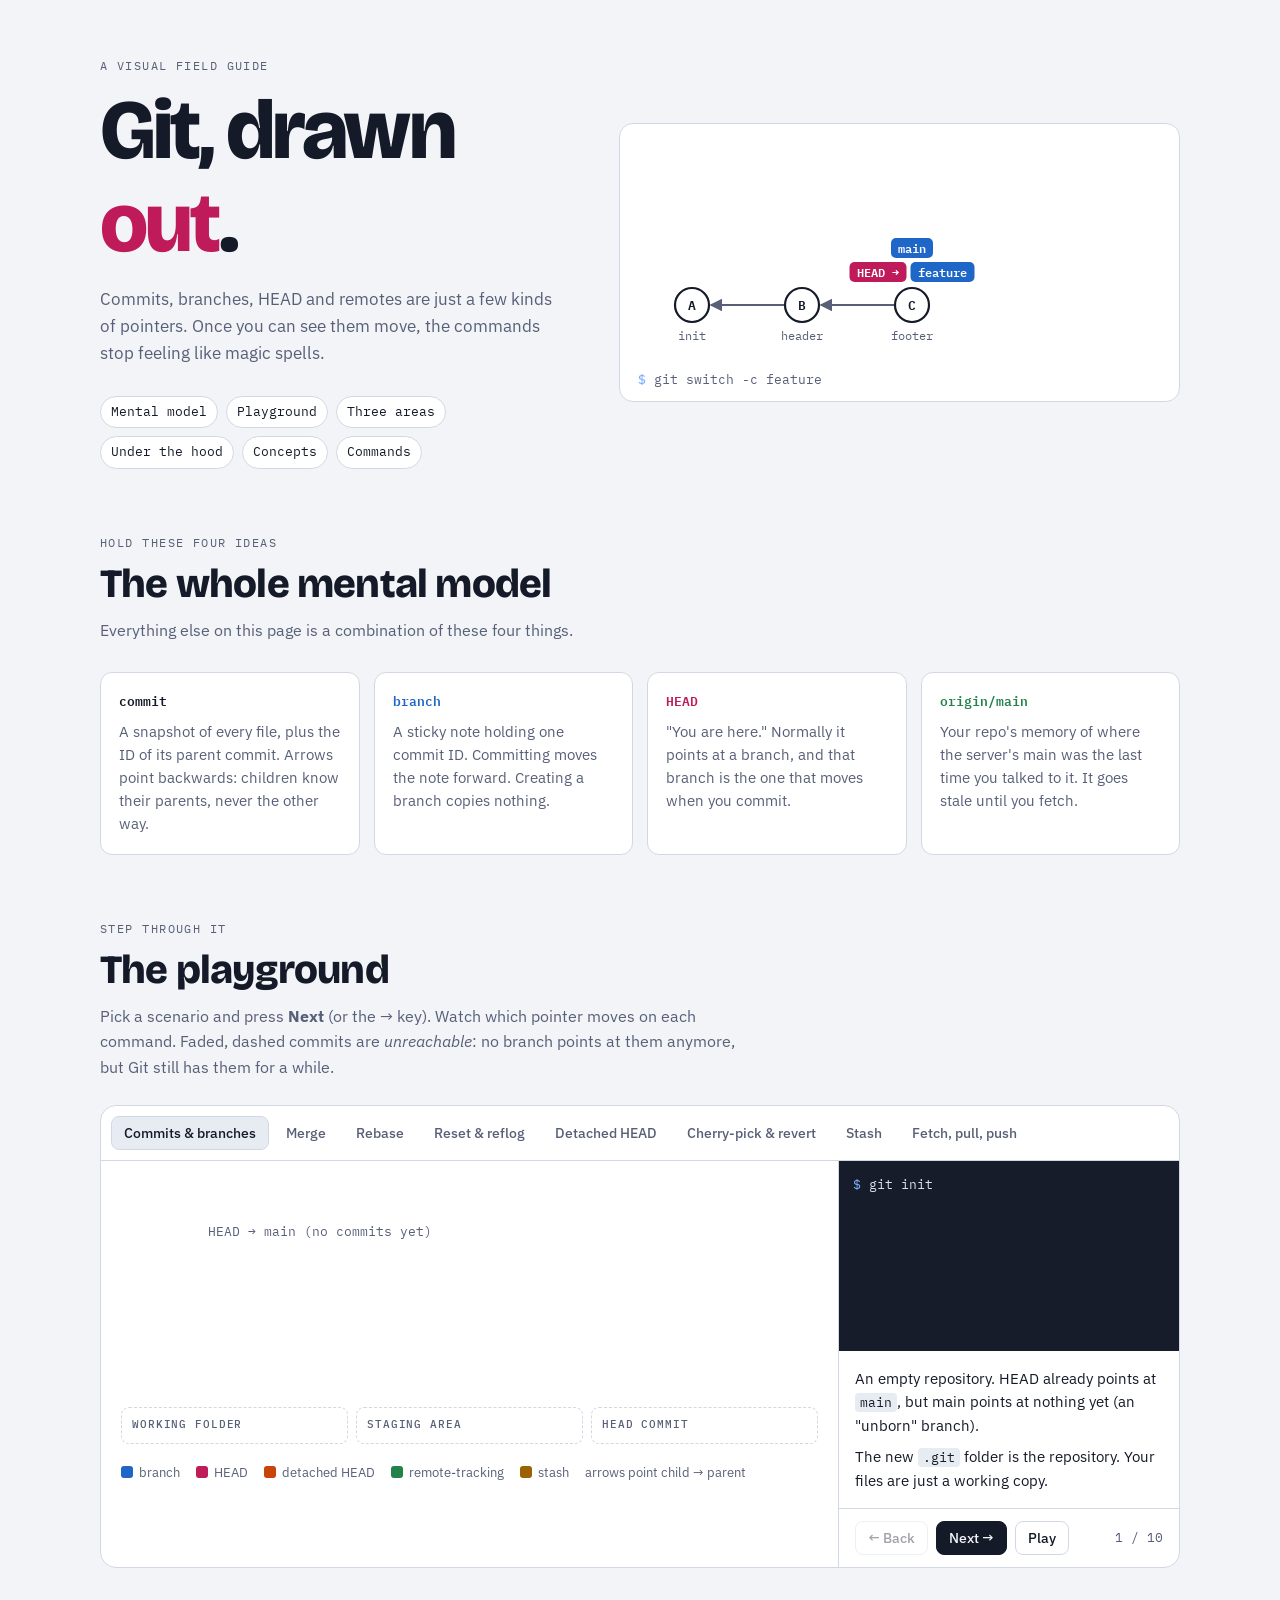
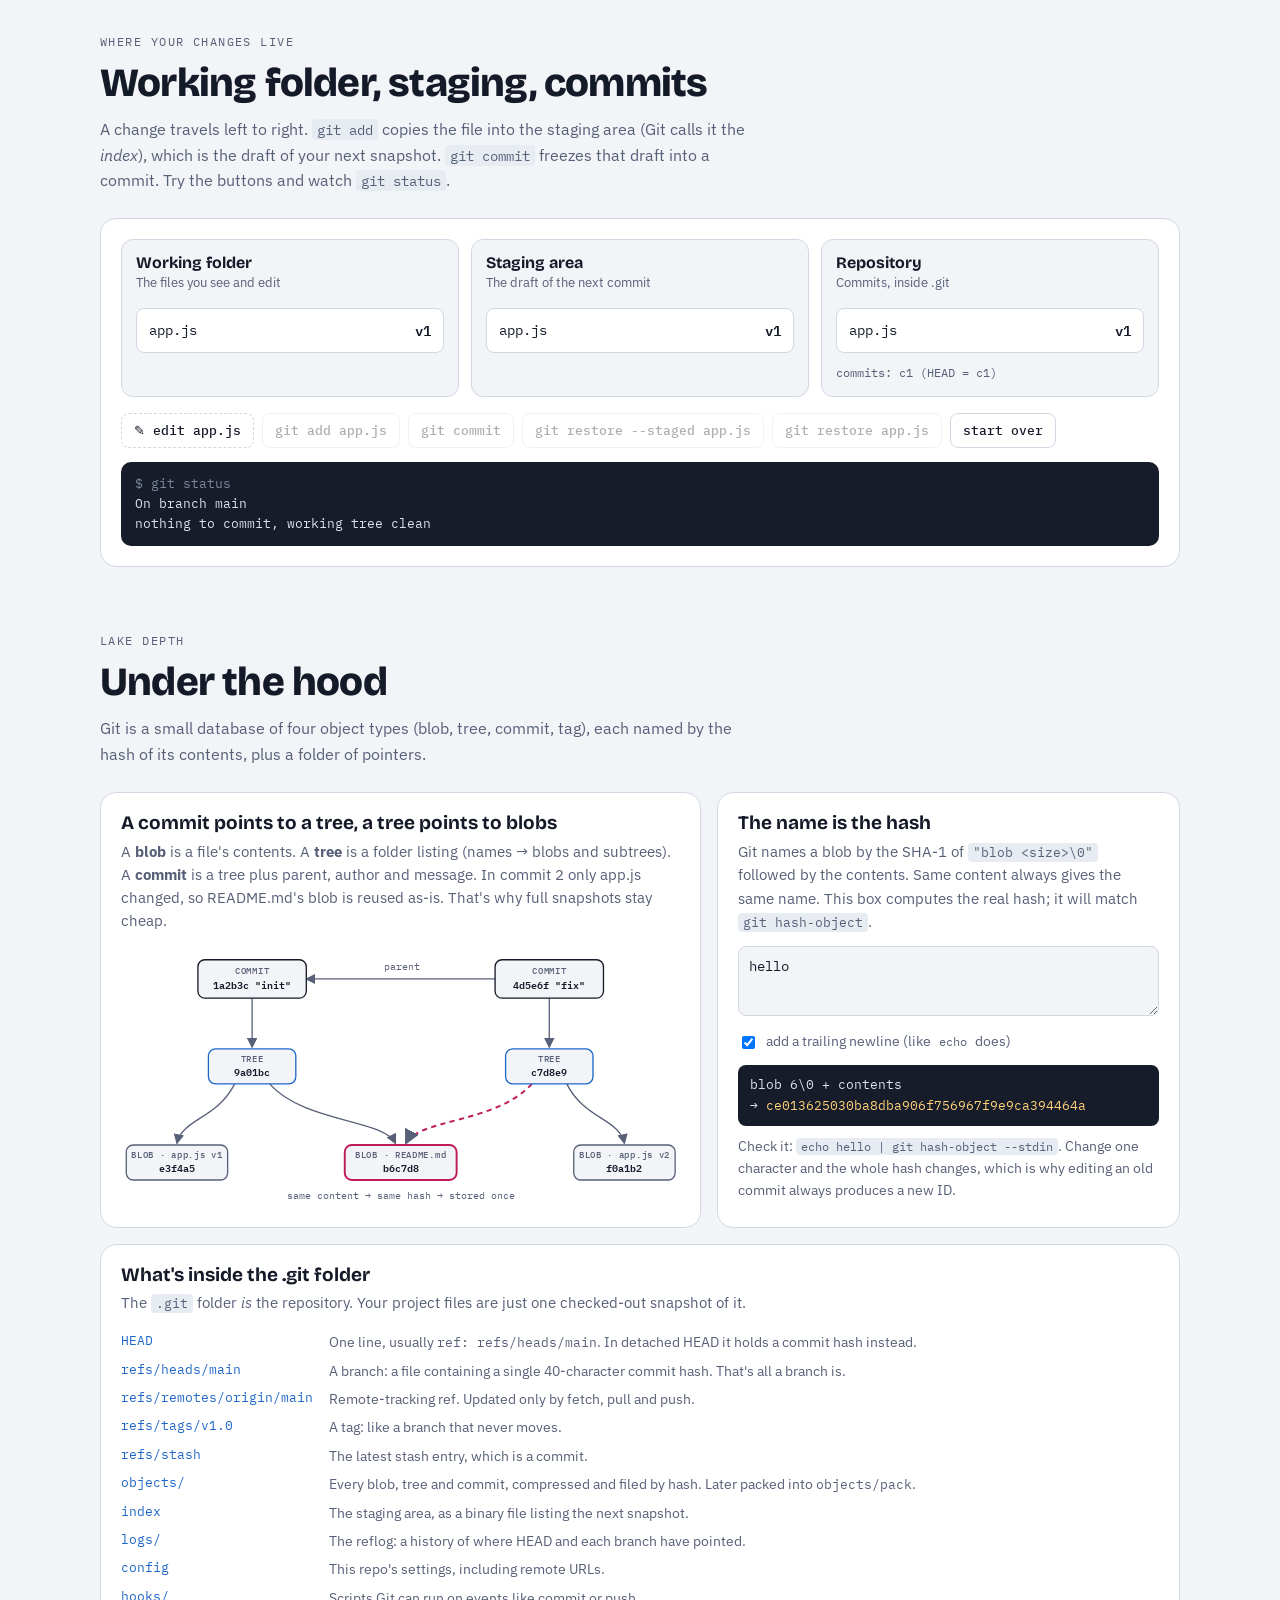
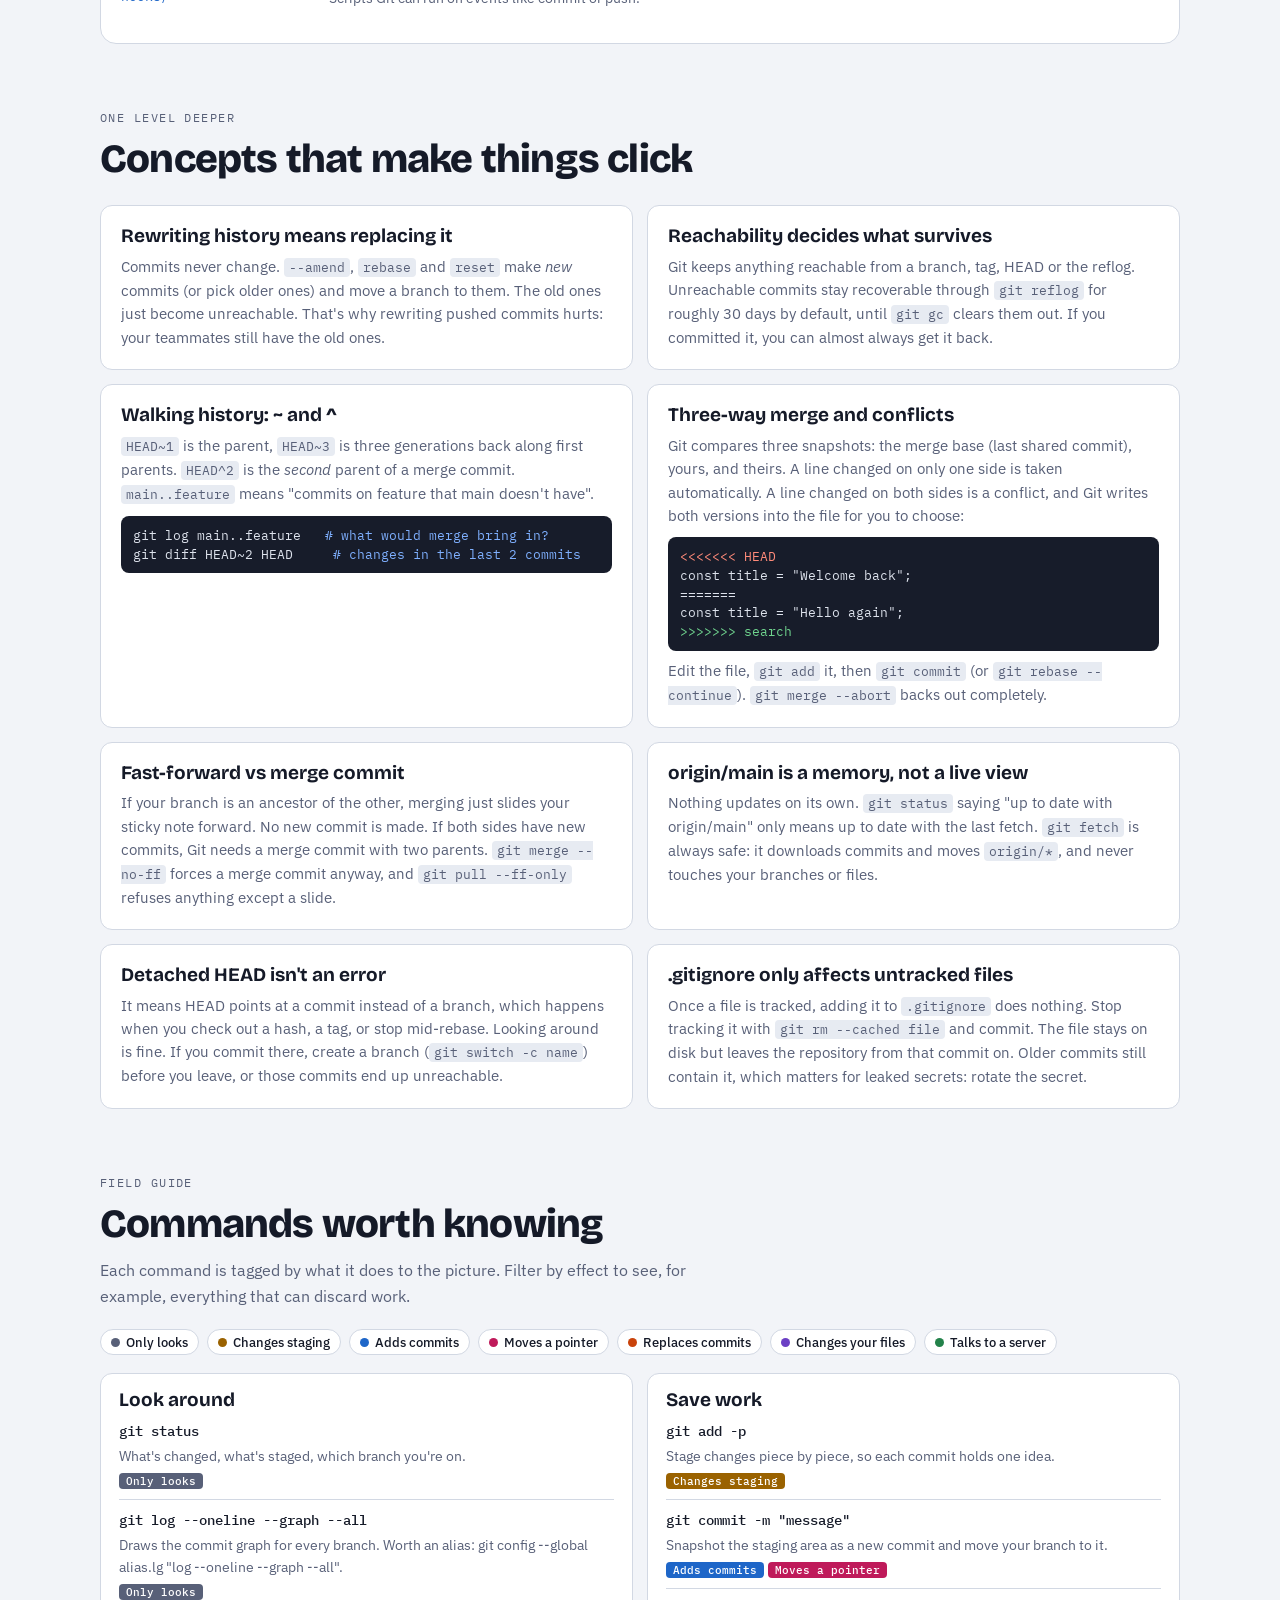
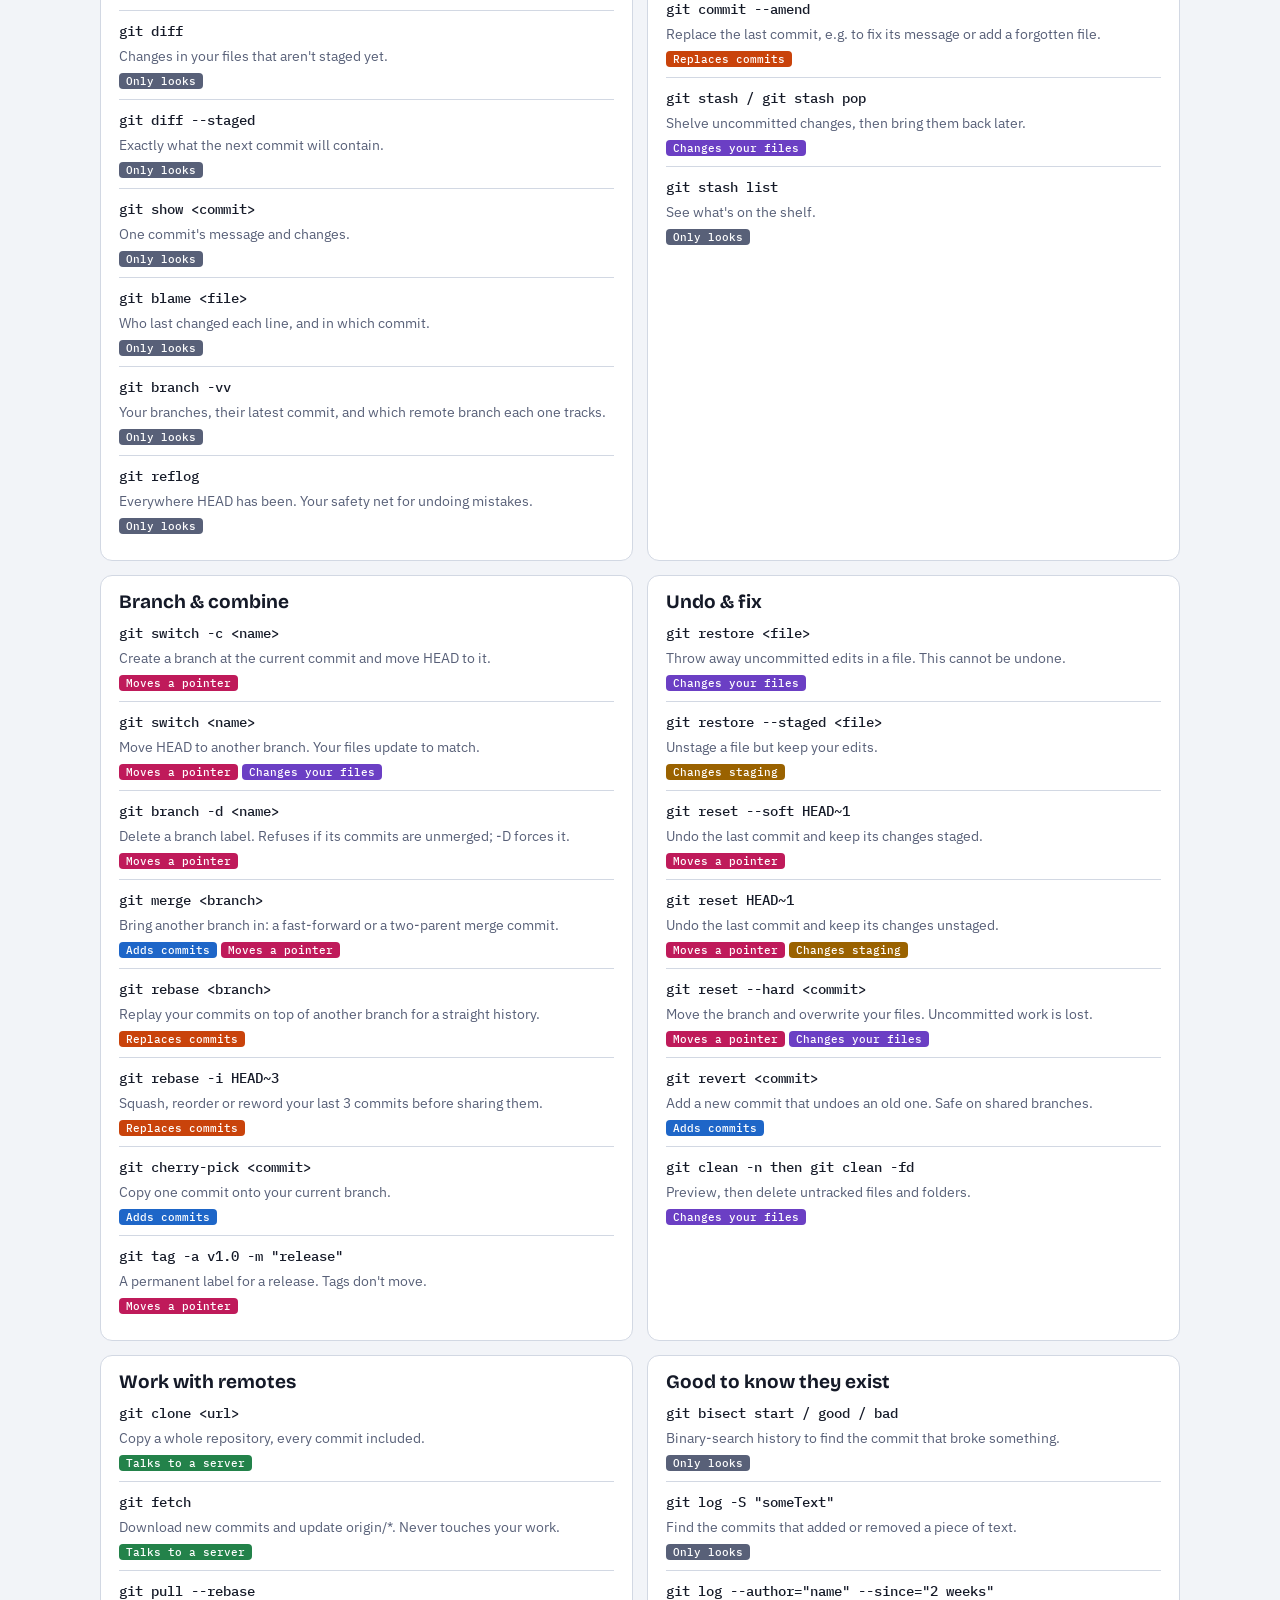
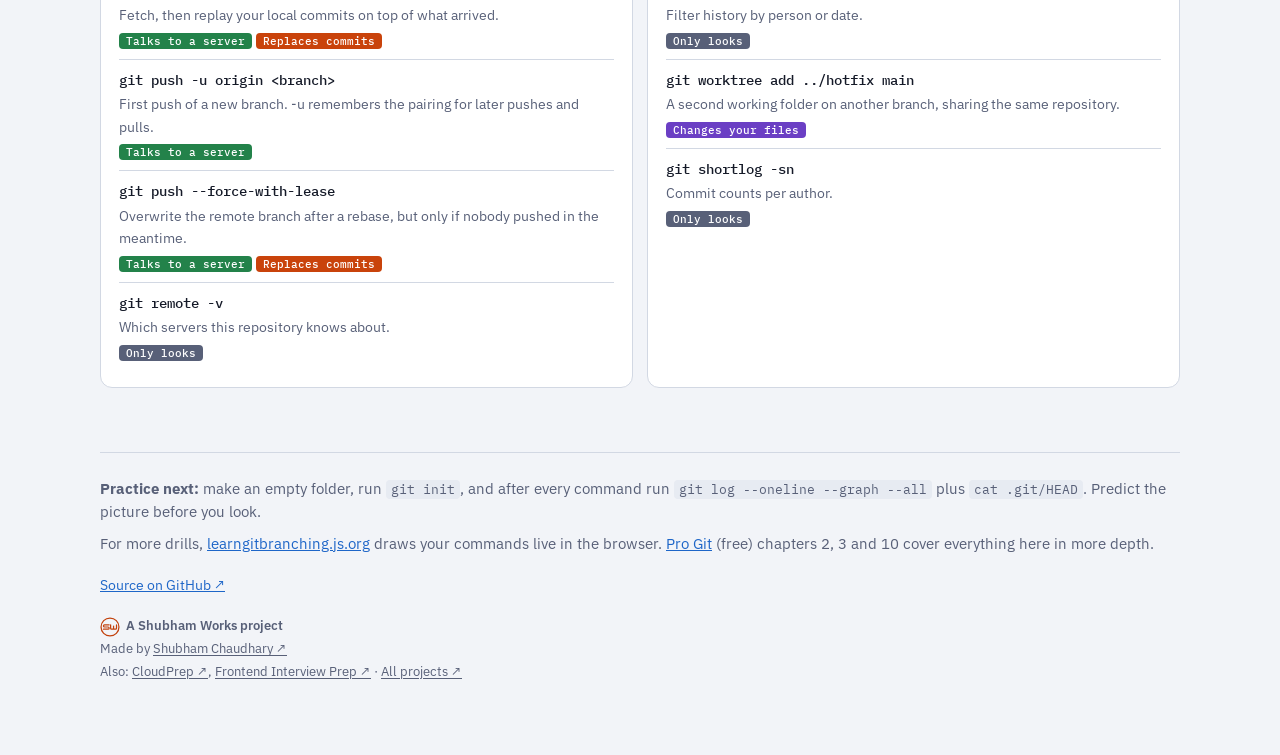
==== commit 6827fc2d: "Add the Shubham Works footer and owner-aware analytics - Footer: shared Shubham Works block (mark, m" ====
--- a/index.html
+++ b/index.html
@@ -24,8 +24,7 @@
 <link rel="icon" href="assets/icons/favicon-32.png" type="image/png" sizes="32x32">
 <link rel="apple-touch-icon" href="assets/icons/apple-touch-icon.png">
 <link rel="manifest" href="site.webmanifest">
-<script defer src="/_vercel/insights/script.js"></script>
-<script defer src="/_vercel/speed-insights/script.js"></script>
+<script src="js/insights.js"></script>
 <link rel="preconnect" href="https://fonts.googleapis.com">
 <link rel="stylesheet" href="https://fonts.googleapis.com/css2?family=Bricolage+Grotesque:opsz,wght@12..96,500;12..96,700;12..96,800&family=IBM+Plex+Sans:wght@400;500;600&family=IBM+Plex+Mono:wght@400;500;600&display=swap">
 <link rel="stylesheet" href="css/tokens.css">
@@ -210,7 +209,13 @@
 <footer>
   <p><b>Practice next:</b> make an empty folder, run <code>git init</code>, and after every command run <code>git log --oneline --graph --all</code> plus <code>cat .git/HEAD</code>. Predict the picture before you look.</p>
   <p>For more drills, <a href="https://learngitbranching.js.org" target="_blank" rel="noopener">learngitbranching.js.org</a> draws your commands live in the browser. <a href="https://git-scm.com/book/en/v2" target="_blank" rel="noopener">Pro Git</a> (free) chapters 2, 3 and 10 cover everything here in more depth.</p>
-  <p class="credit">Made by Shubham Chaudhary · <a href="https://github.com/chaudharyShub/git-drawn-out" target="_blank" rel="noopener">Source on GitHub</a></p>
+  <p class="source"><a href="https://github.com/chaudharyShub/git-drawn-out" target="_blank" rel="noopener noreferrer">Source on GitHub ↗</a></p>
+  <!-- Shubham Works block: same wording on every site, see docs/SHUBHAM_WORKS.md -->
+  <div class="made-by">
+    <p class="mb-brand"><svg class="mb-mark" viewBox="0 0 48 48" fill="none" stroke="currentColor" stroke-linecap="round" stroke-linejoin="round" aria-hidden="true" focusable="false"><circle cx="24" cy="24" r="21.5" stroke-width="3"/><path d="M22.5 19.5H13a2 2 0 0 0-2 2V22a2 2 0 0 0 2 2h7.5a2 2 0 0 1 2 2v.5a2 2 0 0 1-2 2H11M25.5 19.5v7a2 2 0 0 0 2 2h8a2 2 0 0 0 2-2v-7M31.5 22v6.5" stroke-width="2.5" transform="translate(24 24) scale(1.18) translate(-24.25 -24)"/></svg>A Shubham Works project</p>
+    <p>Made by <a href="https://shubhamworks.vercel.app/" target="_blank" rel="noopener noreferrer">Shubham Chaudhary ↗</a></p>
+    <p>Also: <a href="https://aws-cloud-prepare.vercel.app/" target="_blank" rel="noopener noreferrer">CloudPrep ↗</a>, <a href="https://frontend-interview-prepare.vercel.app/" target="_blank" rel="noopener noreferrer">Frontend Interview Prep ↗</a> · <a href="https://shubhamworks.vercel.app/" target="_blank" rel="noopener noreferrer">All projects ↗</a></p>
+  </div>
 </footer>
 </div>
 
--- a/css/tokens.css
+++ b/css/tokens.css
@@ -3,6 +3,7 @@
   --bg:#F2F4F8; --surface:#FFFFFF; --surface2:#E7EBF2; --ink:#151A28; --muted:#586078; --line:#D2D8E3;
   --branch:#1E66C8; --head:#BF1A5A; --remote:#23824A; --stash:#9A6200; --danger:#C9430B; --violet:#6B3FC4;
   --node:#151A28; --nodefill:#FFFFFF; --pilltext:#FFFFFF;
+  --maker:#c2410c; /* Shubham Works mark, see docs/SHUBHAM_WORKS.md */
   --term-bg:#171C2A; --term-fg:#DDE2EC; --term-dim:#7C859C; --term-prompt:#7FB0FF;
   --f-display:"Bricolage Grotesque", "Segoe UI", system-ui, sans-serif;
   --f-body:"IBM Plex Sans", "Segoe UI", system-ui, sans-serif;
@@ -11,12 +12,12 @@
 @media (prefers-color-scheme: dark){:root:not([data-theme="light"]){
   --bg:#0F121A; --surface:#171B26; --surface2:#20263480; --ink:#E5E9F1; --muted:#98A1B6; --line:#2C3445;
   --branch:#5EA4FF; --head:#FF5E9C; --remote:#4FCB76; --stash:#E8AE3E; --danger:#FF8B4E; --violet:#A98BFF;
-  --node:#E5E9F1; --nodefill:#171B26; --pilltext:#0F121A;
+  --node:#E5E9F1; --nodefill:#171B26; --pilltext:#0F121A; --maker:#fb923c;
   --term-bg:#0A0C12; --term-fg:#DDE2EC; --term-dim:#6D7790; --term-prompt:#7FB0FF; color-scheme:dark }}
 :root[data-theme="dark"]{
   --bg:#0F121A; --surface:#171B26; --surface2:#20263480; --ink:#E5E9F1; --muted:#98A1B6; --line:#2C3445;
   --branch:#5EA4FF; --head:#FF5E9C; --remote:#4FCB76; --stash:#E8AE3E; --danger:#FF8B4E; --violet:#A98BFF;
-  --node:#E5E9F1; --nodefill:#171B26; --pilltext:#0F121A;
+  --node:#E5E9F1; --nodefill:#171B26; --pilltext:#0F121A; --maker:#fb923c;
   --term-bg:#0A0C12; --term-fg:#DDE2EC; --term-dim:#6D7790; --term-prompt:#7FB0FF; color-scheme:dark }
 
 *{box-sizing:border-box}
--- a/css/main.css
+++ b/css/main.css
@@ -164,7 +164,15 @@
 .sw.e-read{background:var(--muted)}
 footer{margin-top:56px;padding-top:24px;border-top:1px solid var(--line);color:var(--muted);font-size:14.5px}
 footer p + p{margin-top:8px}
-footer .credit{margin-top:20px;font-size:13.5px}
+footer .source{margin-top:20px;font-size:13.5px}
+/* Shubham Works block: shared across the developer's sites, see docs/SHUBHAM_WORKS.md */
+.made-by{margin-top:20px;font-size:13px;line-height:1.6}
+footer .made-by p{margin:0}
+footer .made-by p + p{margin-top:2px}
+.made-by .mb-brand{display:flex;align-items:center;gap:6px;font-weight:600}
+.made-by .mb-mark{width:20px;height:20px;flex-shrink:0;color:var(--maker)}
+.made-by a{color:inherit;text-underline-offset:2px}
+.made-by a:hover{color:var(--ink)}
 
 @media (max-width: 900px){
   .hero{grid-template-columns:1fr}
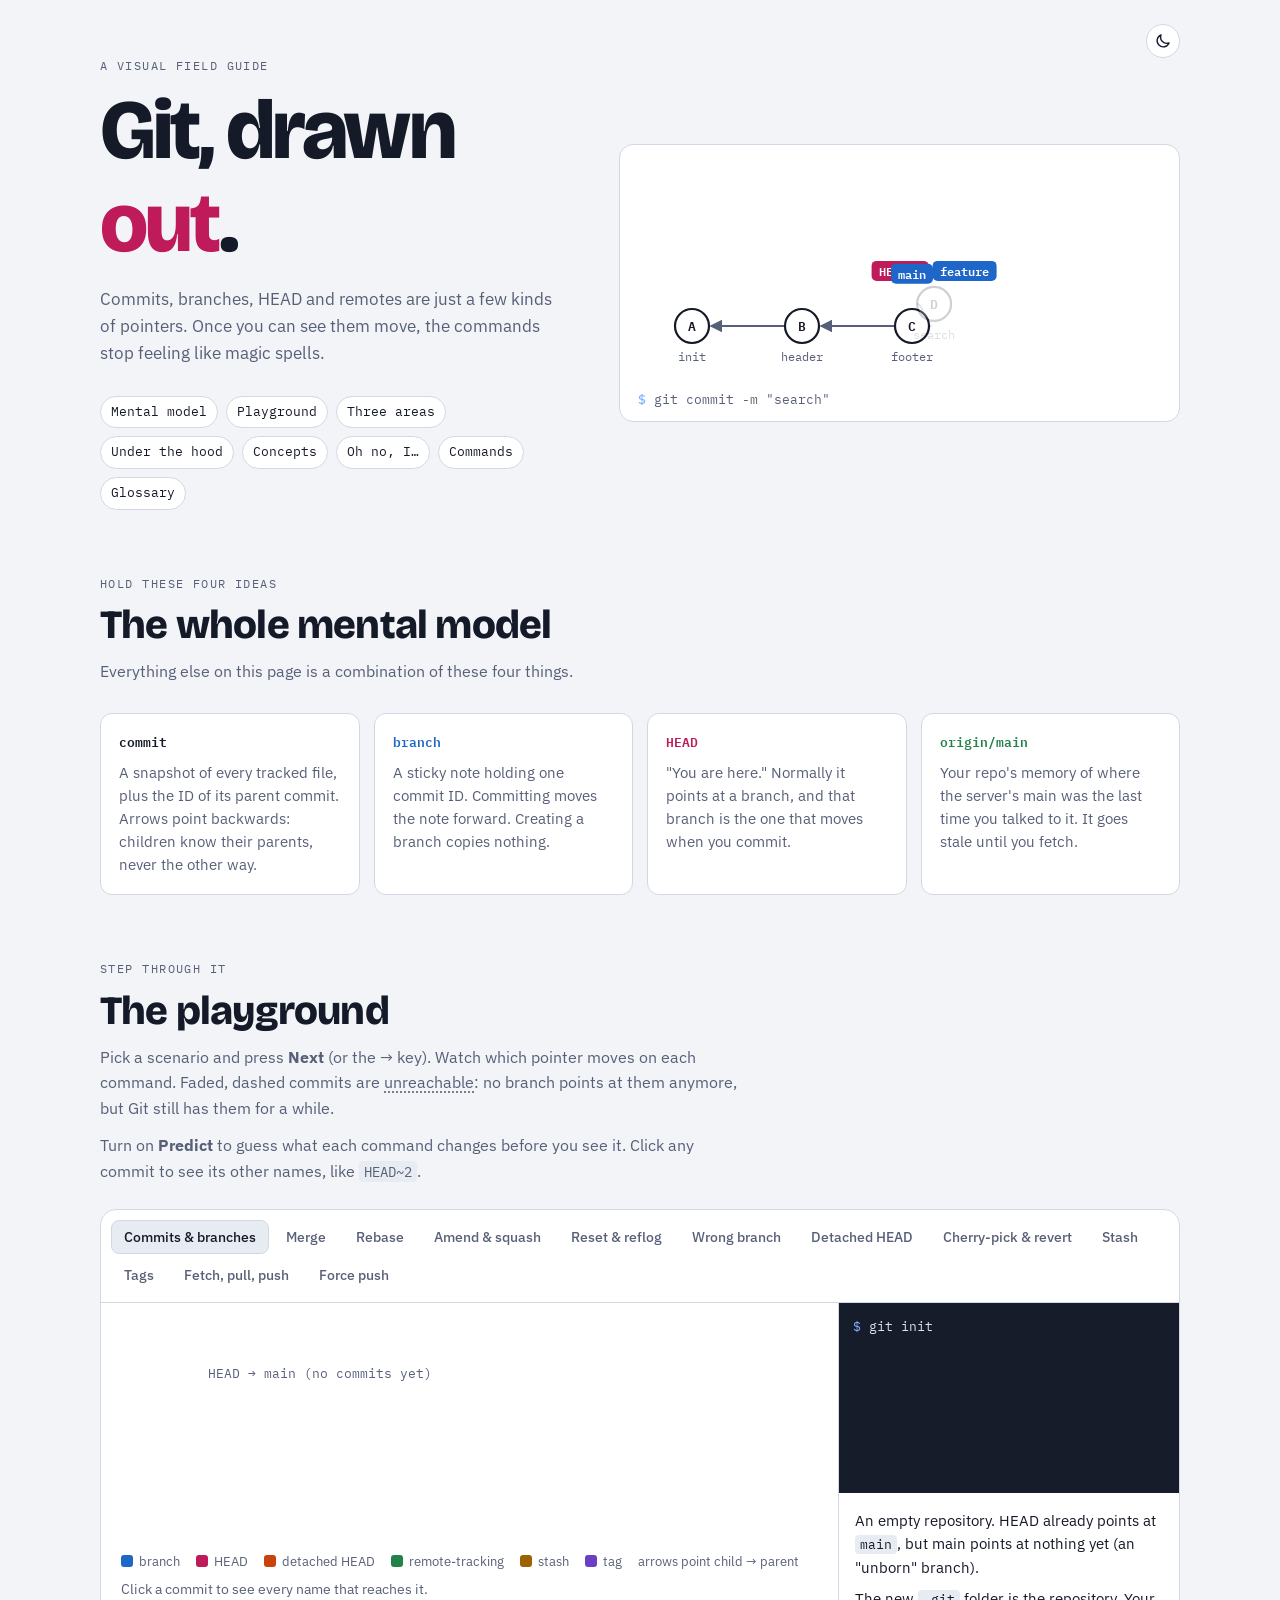
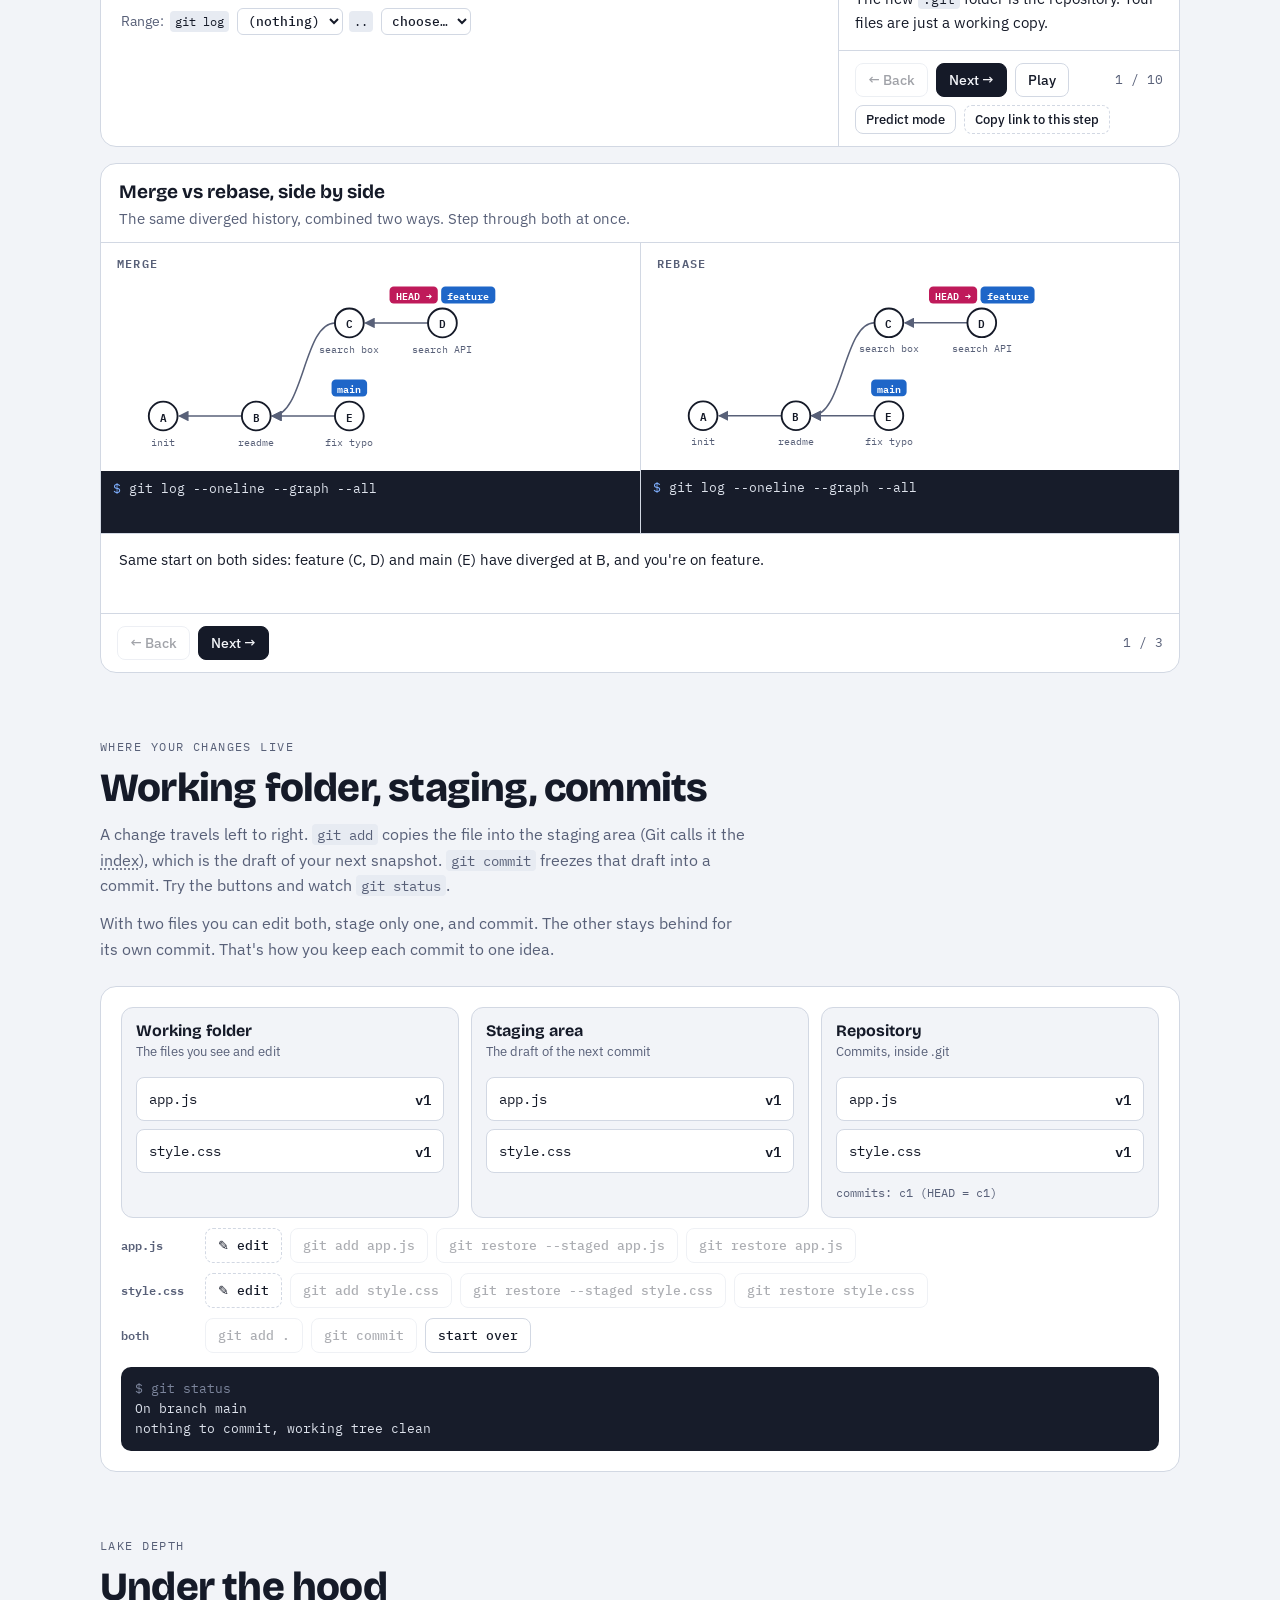
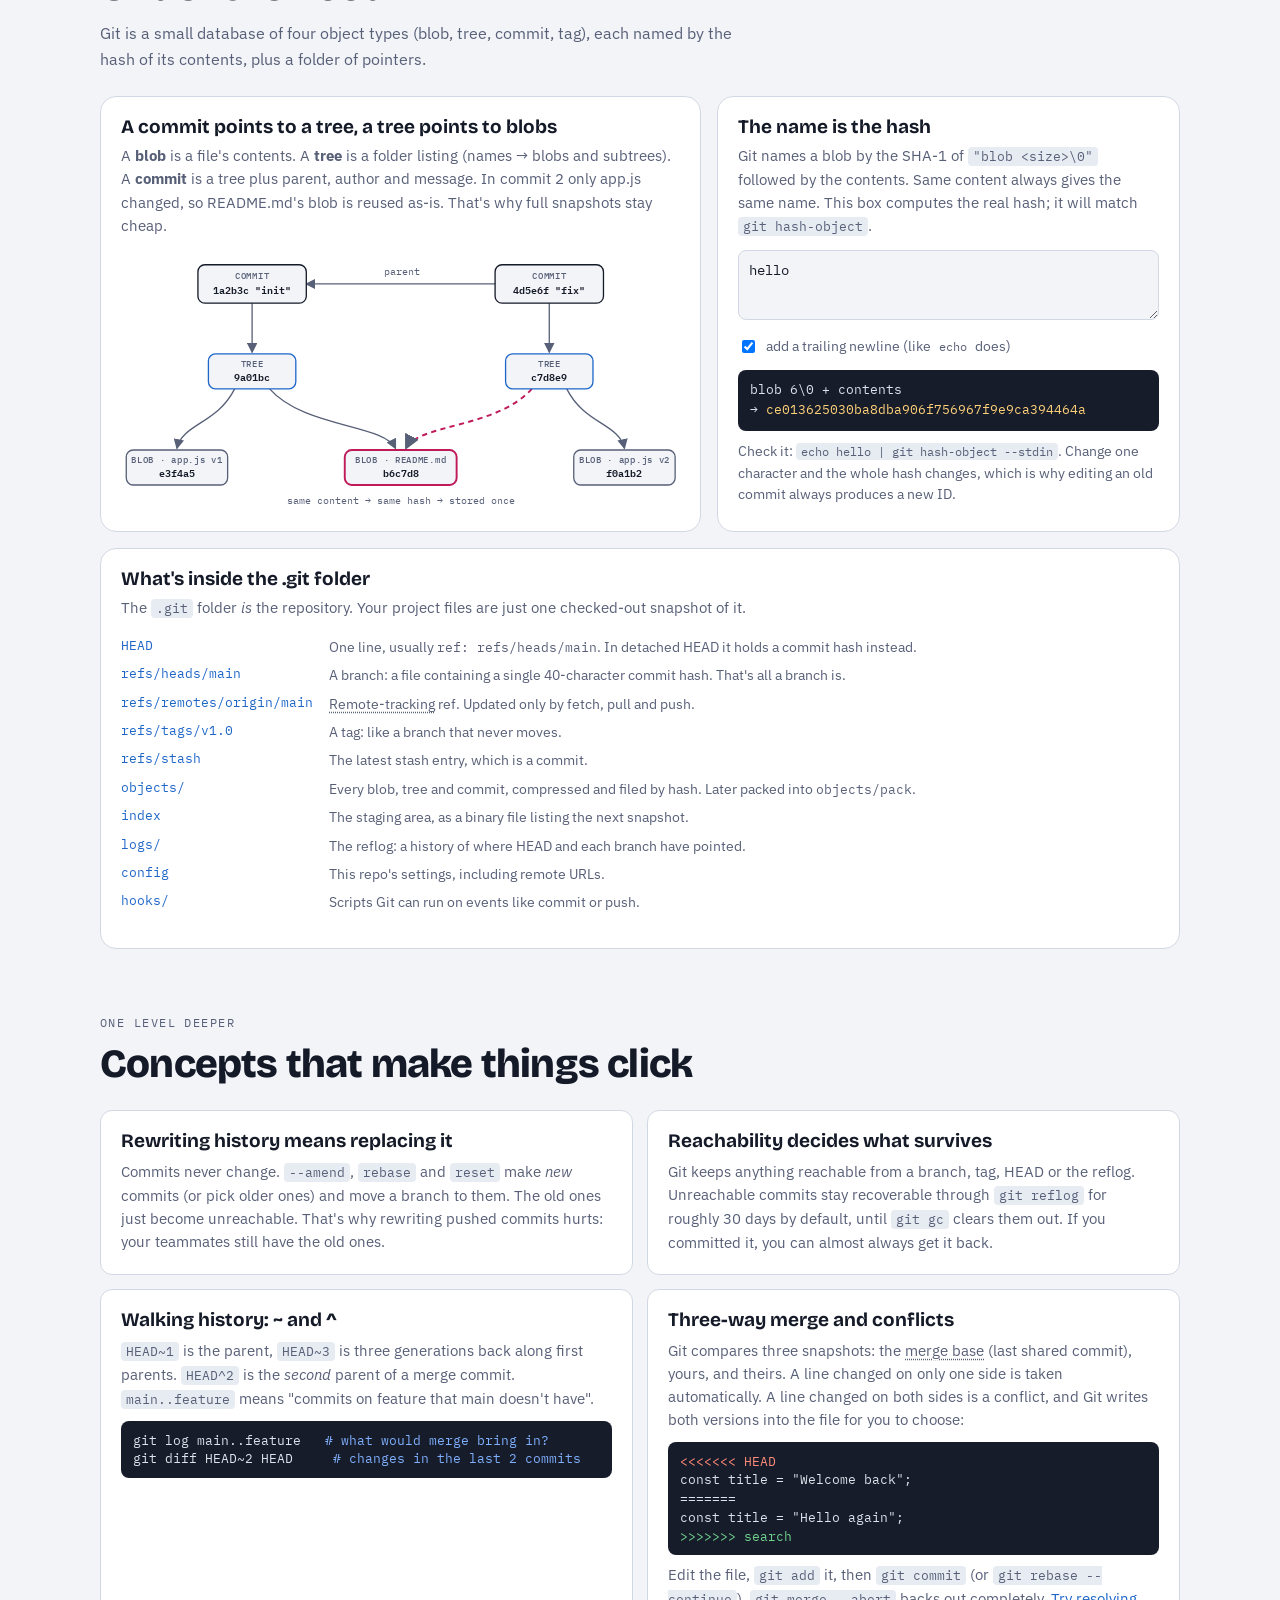
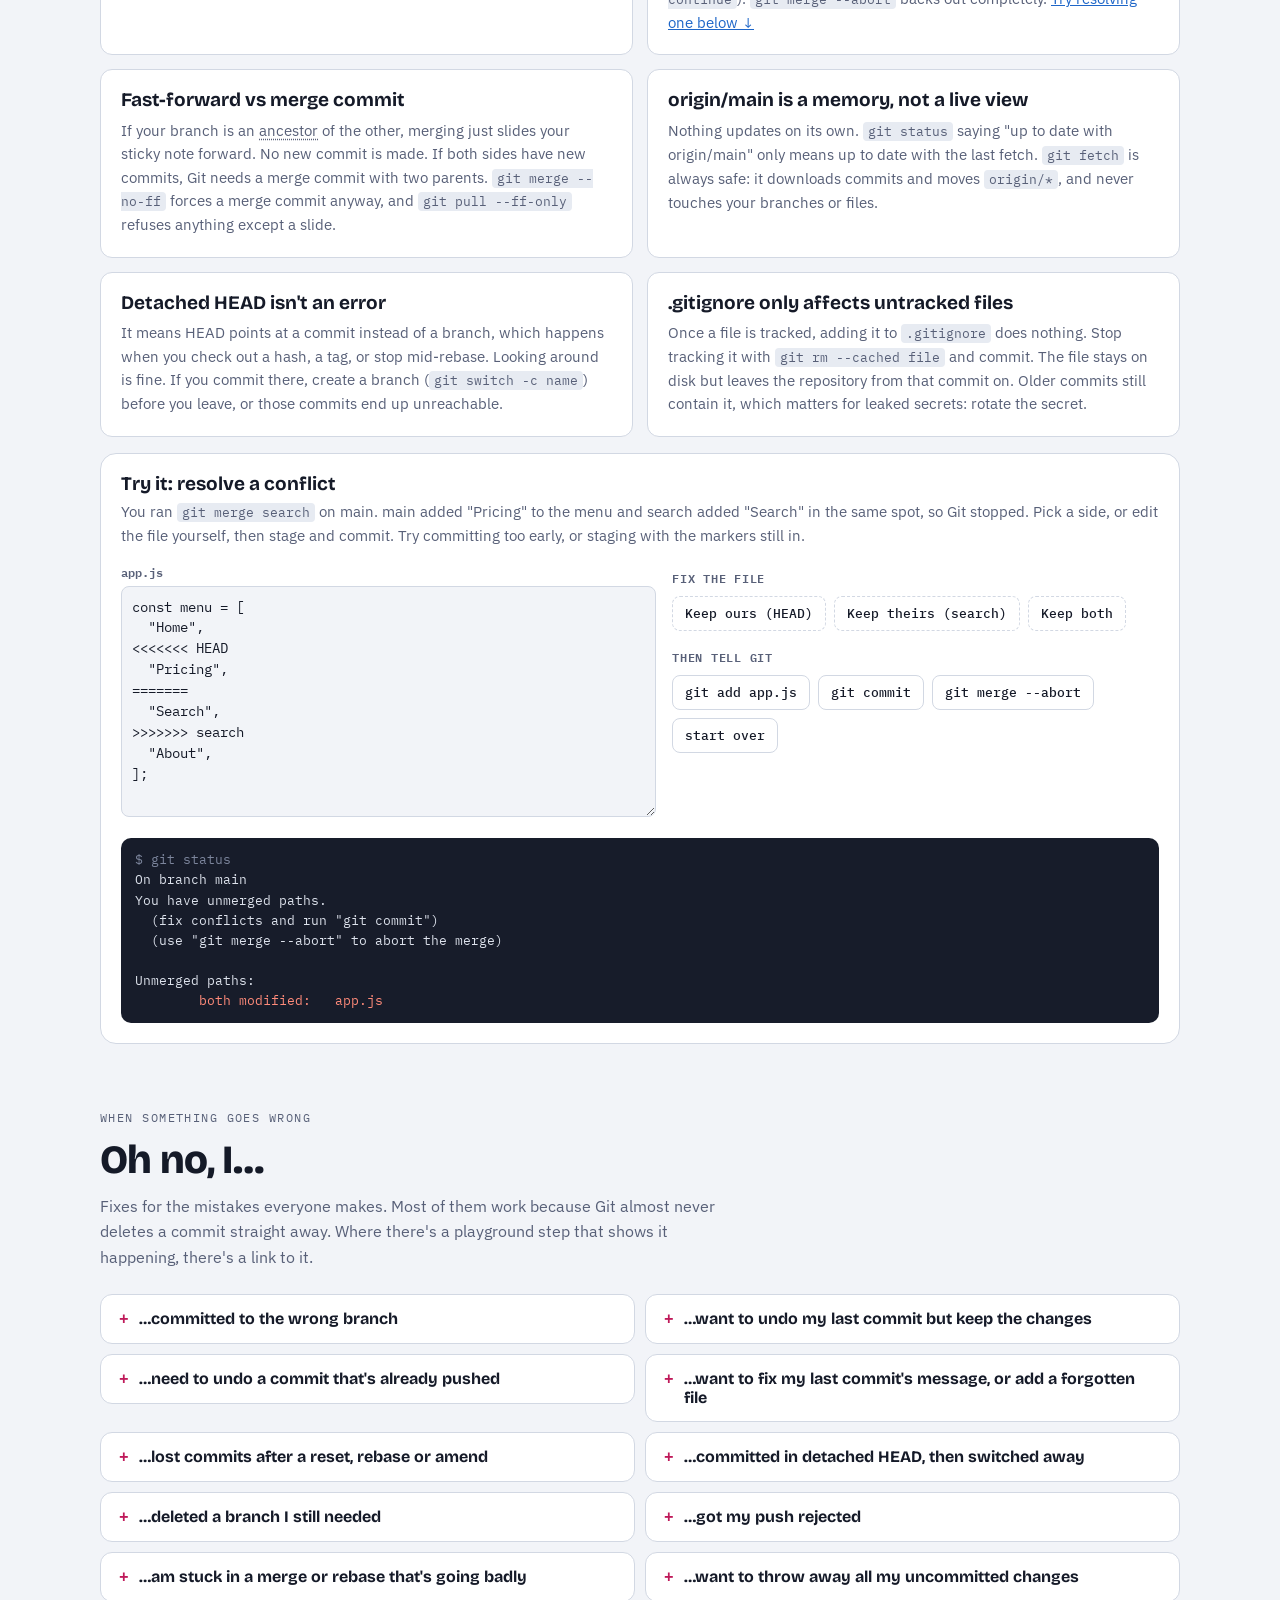
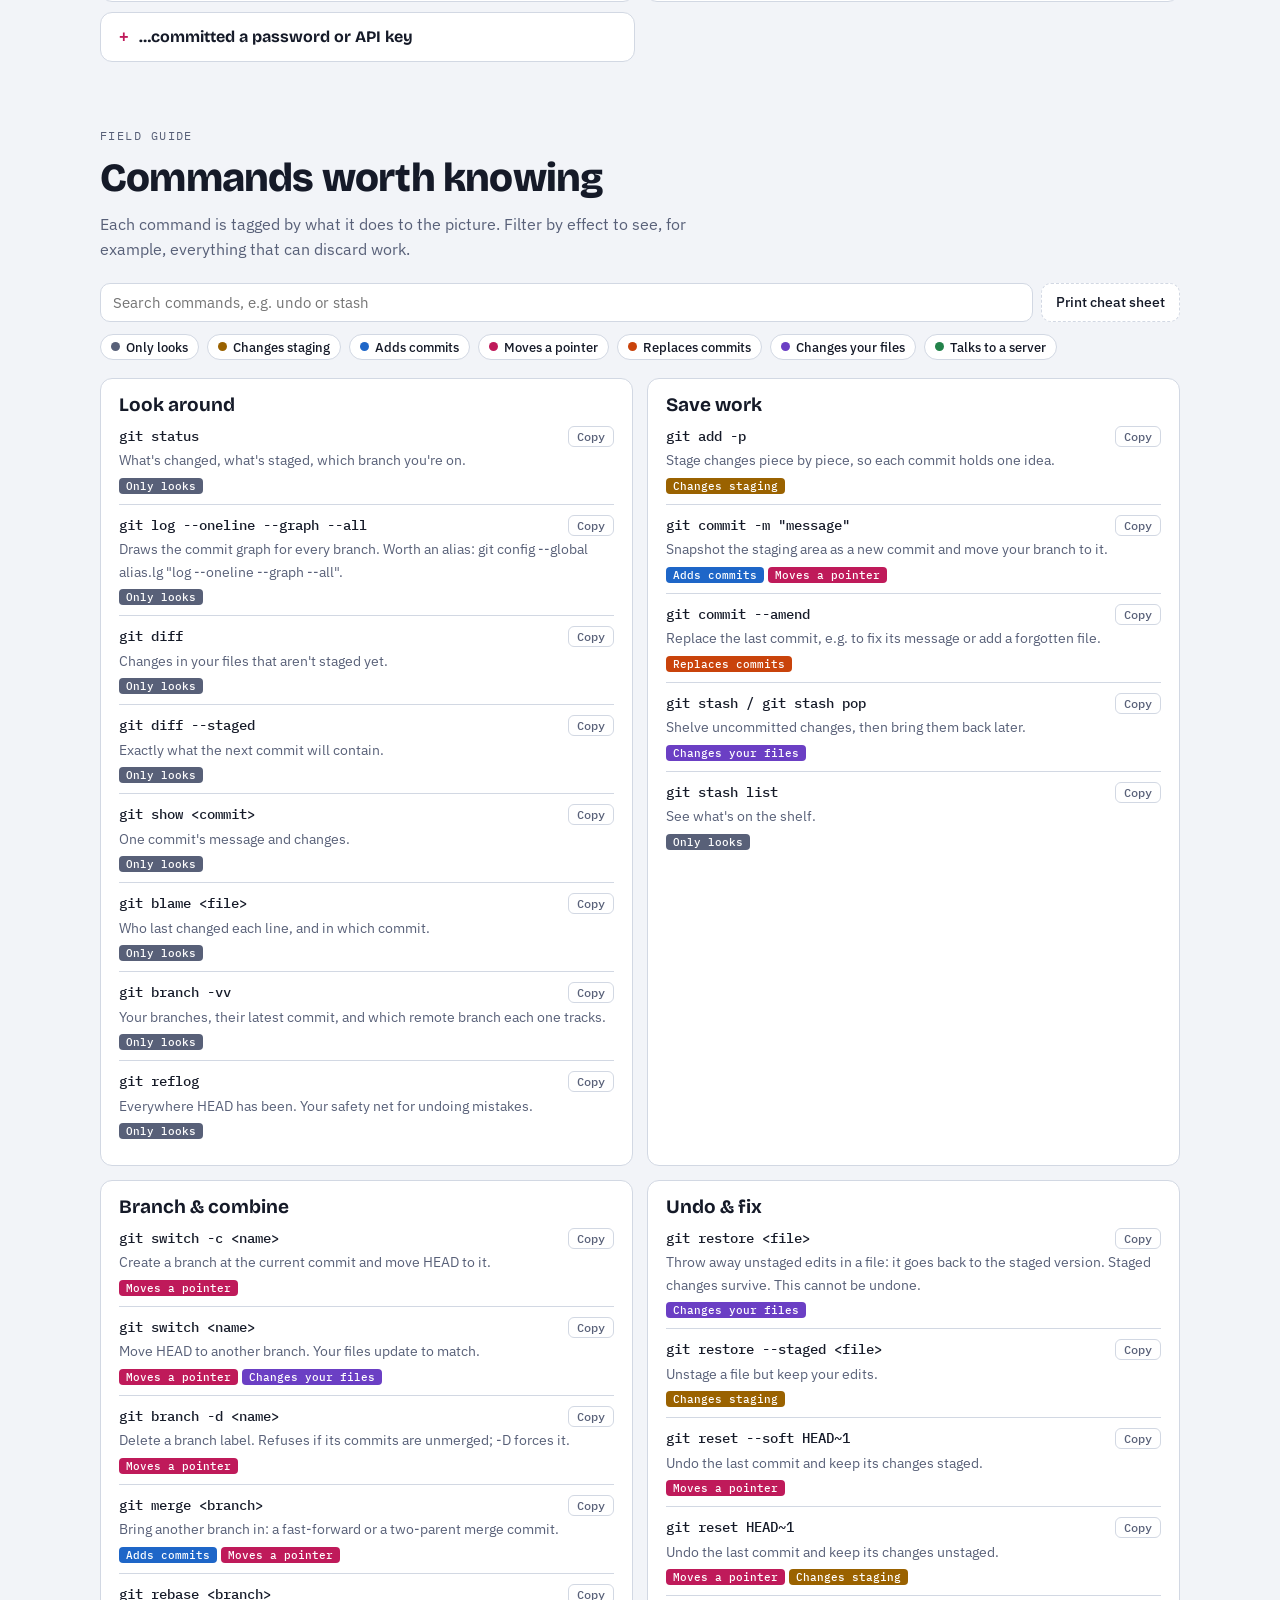
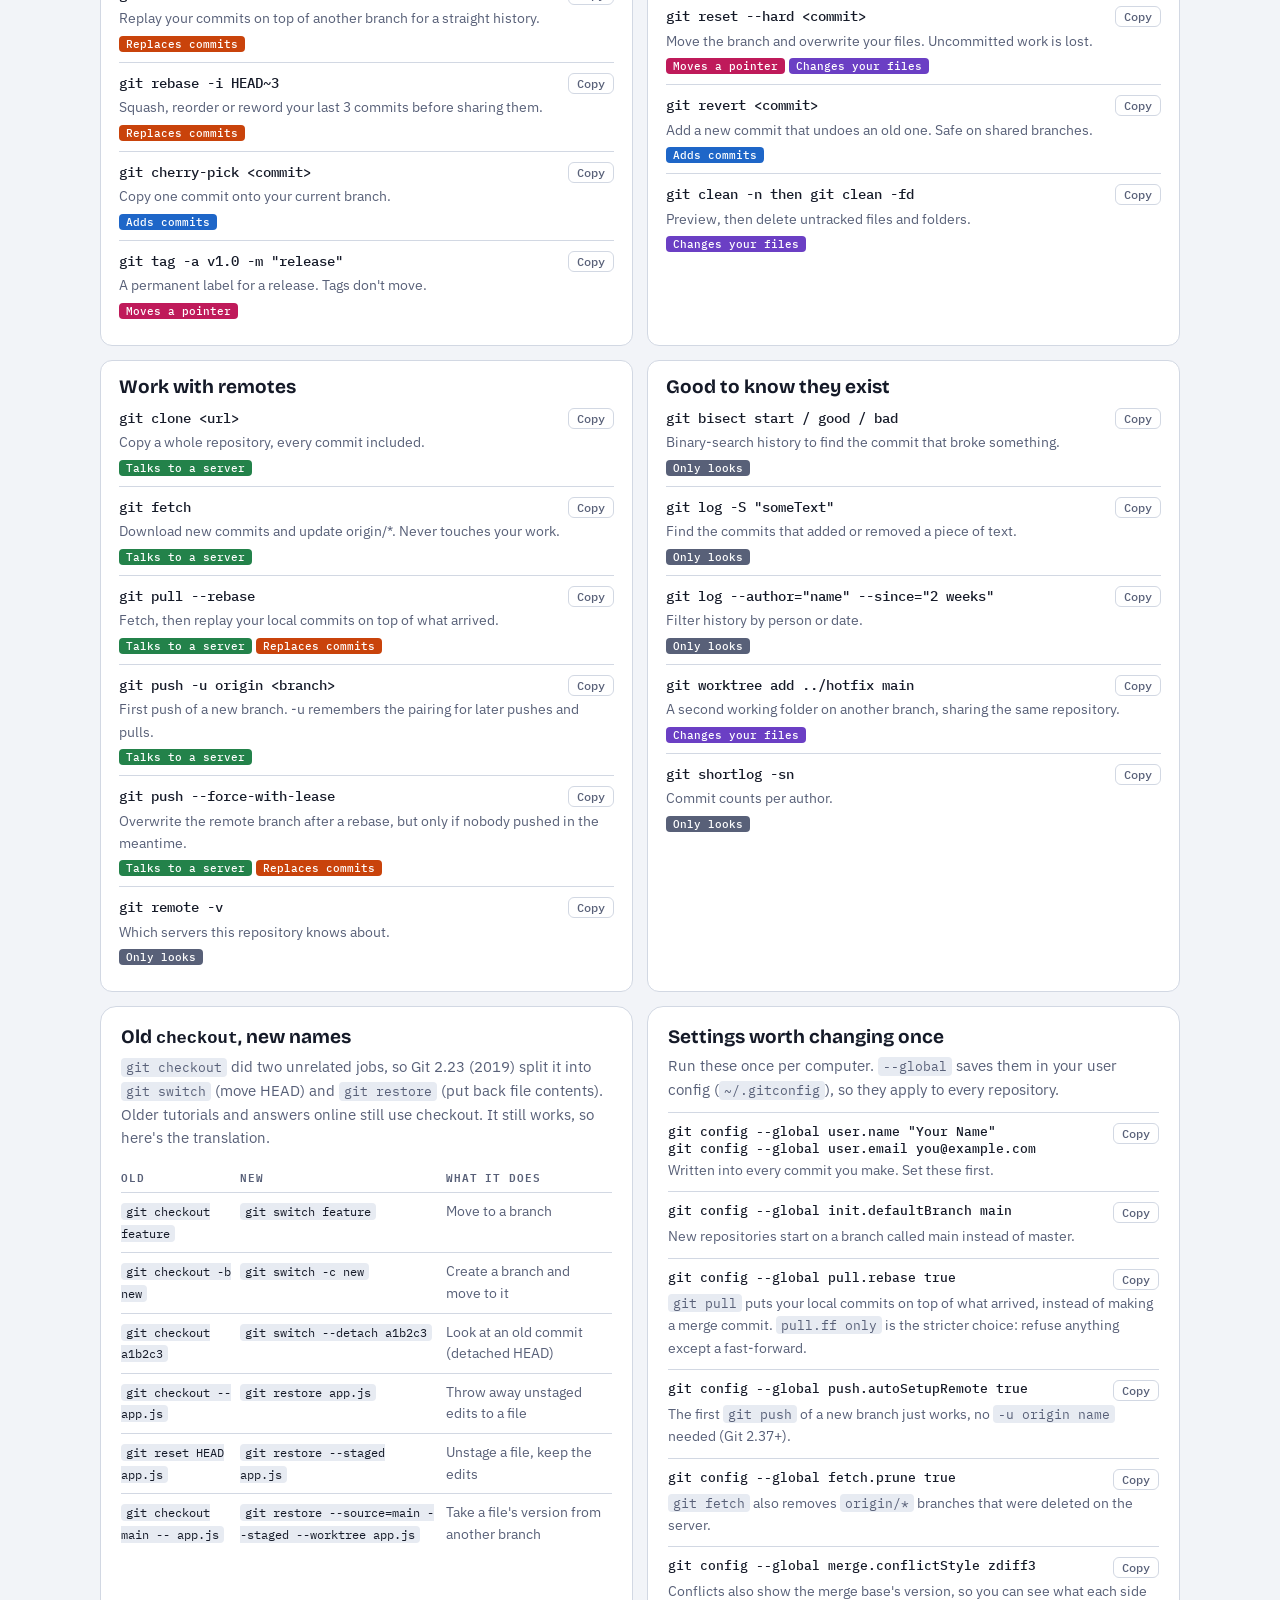
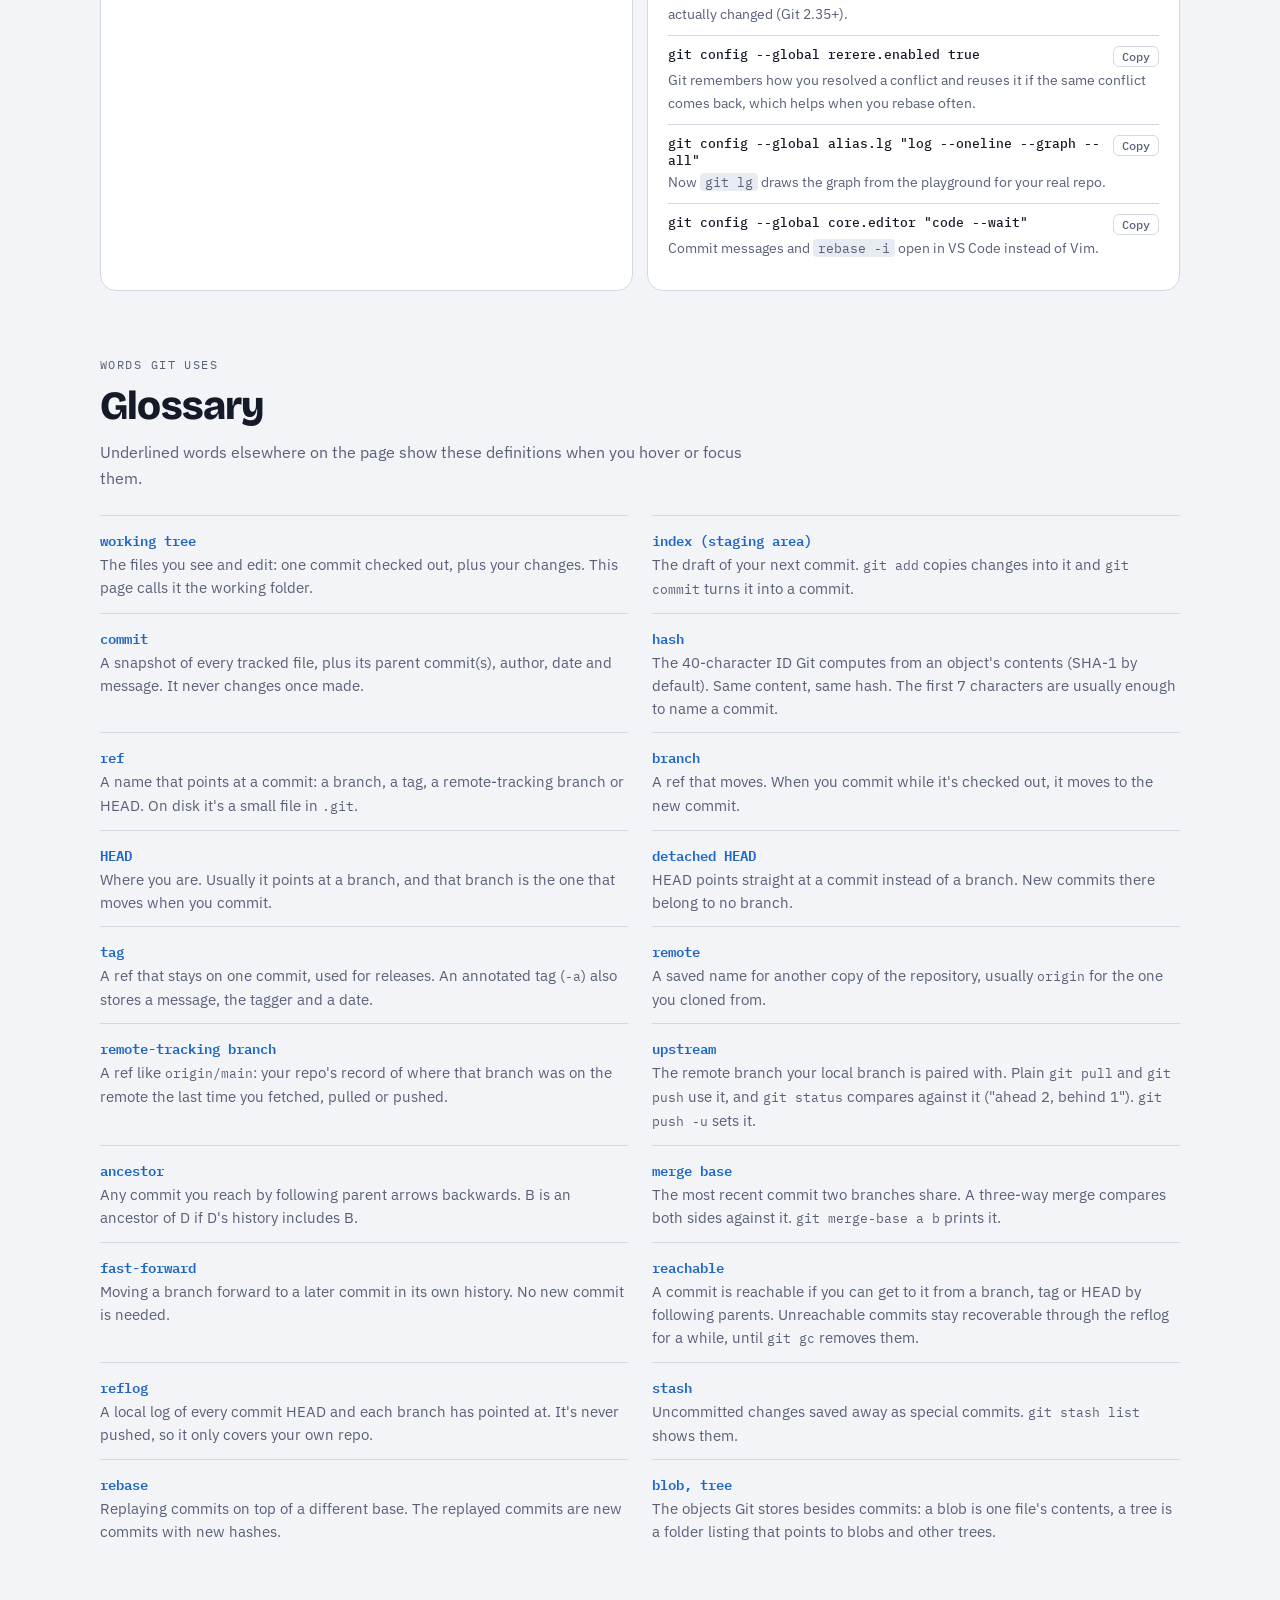
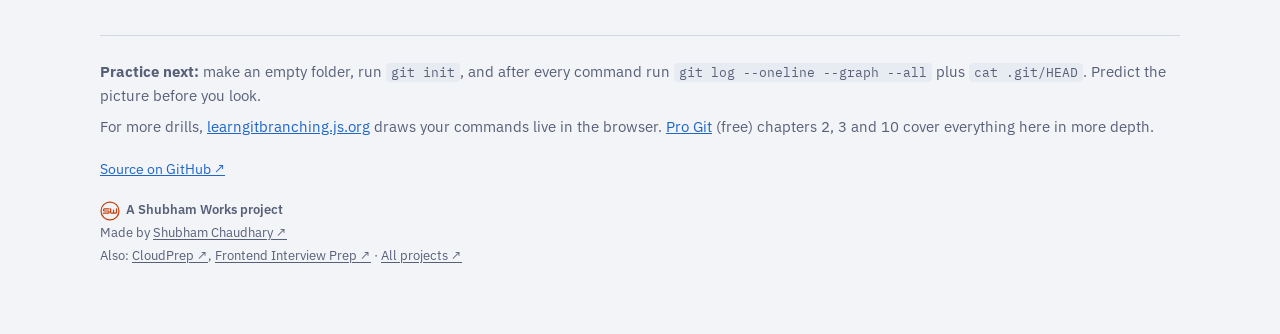
==== commit f0f953a6: "Add predict mode, recovery guide, team-free extras and a theme toggle Playground: four new scenarios" ====
--- a/index.html
+++ b/index.html
@@ -24,6 +24,7 @@
 <link rel="icon" href="assets/icons/favicon-32.png" type="image/png" sizes="32x32">
 <link rel="apple-touch-icon" href="assets/icons/apple-touch-icon.png">
 <link rel="manifest" href="site.webmanifest">
+<script src="js/theme.js"></script>
 <script src="js/insights.js"></script>
 <link rel="preconnect" href="https://fonts.googleapis.com">
 <link rel="stylesheet" href="https://fonts.googleapis.com/css2?family=Bricolage+Grotesque:opsz,wght@12..96,500;12..96,700;12..96,800&family=IBM+Plex+Sans:wght@400;500;600&family=IBM+Plex+Mono:wght@400;500;600&display=swap">
@@ -32,15 +33,24 @@
 </head>
 <body>
 
+<nav class="topnav" id="topnav" aria-label="Sections">
+  <div class="topnav-in">
+    <a class="tn-home" href="#">Git, drawn <span>out</span></a>
+    <a href="#model">Model</a><a href="#playground">Playground</a><a href="#areas-sec">Three areas</a><a href="#hood">Under the hood</a><a href="#concepts">Concepts</a><a href="#ohno">Oh no</a><a href="#commands">Commands</a><a href="#glossary">Glossary</a>
+    <button type="button" class="theme-btn" data-theme-toggle aria-label="Switch theme"><svg viewBox="0 0 24 24" aria-hidden="true" focusable="false"><g class="sun"><circle cx="12" cy="12" r="4.2"/><path d="M12 2.5v2.2M12 19.3v2.2M2.5 12h2.2M19.3 12h2.2M5.3 5.3l1.6 1.6M17.1 17.1l1.6 1.6M5.3 18.7l1.6-1.6M17.1 6.9l1.6-1.6"/></g><path class="moon" d="M20 14.6A8.2 8.2 0 0 1 9.4 4a8.2 8.2 0 1 0 10.6 10.6z"/></svg></button>
+  </div>
+</nav>
+
 <div class="wrap">
 
 <header class="hero">
+  <button type="button" class="theme-btn hero-theme" data-theme-toggle aria-label="Switch theme"><svg viewBox="0 0 24 24" aria-hidden="true" focusable="false"><g class="sun"><circle cx="12" cy="12" r="4.2"/><path d="M12 2.5v2.2M12 19.3v2.2M2.5 12h2.2M19.3 12h2.2M5.3 5.3l1.6 1.6M17.1 17.1l1.6 1.6M5.3 18.7l1.6-1.6M17.1 6.9l1.6-1.6"/></g><path class="moon" d="M20 14.6A8.2 8.2 0 0 1 9.4 4a8.2 8.2 0 1 0 10.6 10.6z"/></svg></button>
   <div>
     <div class="eyebrow">A visual field guide</div>
     <h1>Git, drawn <span>out</span>.</h1>
     <p>Commits, branches, HEAD and remotes are just a few kinds of pointers. Once you can see them move, the commands stop feeling like magic spells.</p>
     <nav class="toc" aria-label="Sections">
-      <a href="#model">Mental model</a><a href="#playground">Playground</a><a href="#areas-sec">Three areas</a><a href="#hood">Under the hood</a><a href="#concepts">Concepts</a><a href="#commands">Commands</a>
+      <a href="#model">Mental model</a><a href="#playground">Playground</a><a href="#areas-sec">Three areas</a><a href="#hood">Under the hood</a><a href="#concepts">Concepts</a><a href="#ohno">Oh no, I…</a><a href="#commands">Commands</a><a href="#glossary">Glossary</a>
     </nav>
   </div>
   <div class="hero-graph" aria-label="Animated example commit graph">
@@ -54,7 +64,7 @@
   <h2>The whole mental model</h2>
   <p class="lede">Everything else on this page is a combination of these four things.</p>
   <div class="ideas">
-    <div class="idea"><div class="k c-commit">commit</div><p>A snapshot of every file, plus the ID of its parent commit. Arrows point backwards: children know their parents, never the other way.</p></div>
+    <div class="idea"><div class="k c-commit">commit</div><p>A snapshot of every tracked file, plus the ID of its parent commit. Arrows point backwards: children know their parents, never the other way.</p></div>
     <div class="idea"><div class="k c-branch">branch</div><p>A sticky note holding one commit ID. Committing moves the note forward. Creating a branch copies nothing.</p></div>
     <div class="idea"><div class="k c-head">HEAD</div><p>"You are here." Normally it points at a branch, and that branch is the one that moves when you commit.</p></div>
     <div class="idea"><div class="k c-remote">origin/main</div><p>Your repo's memory of where the server's main was the last time you talked to it. It goes stale until you fetch.</p></div>
@@ -64,7 +74,8 @@
 <section id="playground">
   <div class="eyebrow">Step through it</div>
   <h2>The playground</h2>
-  <p class="lede">Pick a scenario and press <b>Next</b> (or the → key). Watch which pointer moves on each command. Faded, dashed commits are <i>unreachable</i>: no branch points at them anymore, but Git still has them for a while.</p>
+  <p class="lede">Pick a scenario and press <b>Next</b> (or the → key). Watch which pointer moves on each command. Faded, dashed commits are <a class="gl" href="#g-reachable" data-g="reachable">unreachable</a>: no branch points at them anymore, but Git still has them for a while.</p>
+  <p class="lede">Turn on <b>Predict</b> to guess what each command changes before you see it. Click any commit to see its other names, like <code>HEAD~2</code>.</p>
   <div class="play" id="play" tabindex="-1">
     <div class="tabs" role="tablist" id="tabs"></div>
     <div class="stage">
@@ -81,7 +92,15 @@
           <span><i class="sw" style="background:var(--danger)"></i>detached HEAD</span>
           <span><i class="sw" style="background:var(--remote)"></i>remote-tracking</span>
           <span><i class="sw" style="background:var(--stash)"></i>stash</span>
+          <span><i class="sw" style="background:var(--violet)"></i>tag</span>
           <span>arrows point child → parent</span>
+        </div>
+        <div class="names" id="names" aria-live="polite"></div>
+        <div class="range">
+          <label for="rgA">Range:</label>
+          <code>git log</code>
+          <select id="rgA" aria-label="Left side of the range (commits to leave out)"></select><code>..</code><select id="rgB" aria-label="Right side of the range (commits to show)"></select>
+          <span class="rg-out" id="rgOut" aria-live="polite"></span>
         </div>
       </div>
       <div class="side">
@@ -92,31 +111,44 @@
           <button id="next" type="button" class="primary">Next →</button>
           <button id="auto" type="button">Play</button>
           <span class="count" id="count"></span>
+          <div class="ctl-extra">
+            <button id="predict" type="button" class="toggle" aria-pressed="false">Predict mode</button>
+            <button id="copyLink" type="button" class="ghost">Copy link to this step</button>
+          </div>
         </div>
       </div>
     </div>
   </div>
+
+  <div class="compare">
+    <h3>Merge vs rebase, side by side</h3>
+    <p>The same diverged history, combined two ways. Step through both at once.</p>
+    <div class="cmp-panes">
+      <div class="cmp-pane"><div class="cmp-title">merge</div><div class="graph-scroll"><svg id="cmpL" role="img" aria-label="Commit graph after merging"></svg></div><div class="cmp-term" id="cmpLt"></div></div>
+      <div class="cmp-pane"><div class="cmp-title">rebase</div><div class="graph-scroll"><svg id="cmpR" role="img" aria-label="Commit graph after rebasing"></svg></div><div class="cmp-term" id="cmpRt"></div></div>
+    </div>
+    <div class="cmp-note" id="cmpNote" aria-live="polite"></div>
+    <div class="controls">
+      <button id="cmpPrev" type="button">← Back</button>
+      <button id="cmpNext" type="button" class="primary">Next →</button>
+      <span class="count" id="cmpCount"></span>
+    </div>
+  </div>
 </section>
 
 <section id="areas-sec">
-  <div class="eyebrow" id="areasAnchor">Where your changes live</div>
+  <div class="eyebrow">Where your changes live</div>
   <h2>Working folder, staging, commits</h2>
-  <p class="lede">A change travels left to right. <code>git add</code> copies the file into the staging area (Git calls it the <i>index</i>), which is the draft of your next snapshot. <code>git commit</code> freezes that draft into a commit. Try the buttons and watch <code>git status</code>.</p>
+  <p class="lede">A change travels left to right. <code>git add</code> copies the file into the staging area (Git calls it the <a class="gl" href="#g-index" data-g="index">index</a>), which is the draft of your next snapshot. <code>git commit</code> freezes that draft into a commit. Try the buttons and watch <code>git status</code>.</p>
+  <p class="lede">With two files you can edit both, stage only one, and commit. The other stays behind for its own commit. That's how you keep each commit to one idea.</p>
   <div class="areas-demo">
     <div class="zones">
-      <div class="zone" id="zWd"><h3>Working folder</h3><div class="sub">The files you see and edit</div><div class="file" id="fWd"><span>app.js</span><span class="ver"></span></div></div>
-      <div class="zone" id="zIdx"><h3>Staging area</h3><div class="sub">The draft of the next commit</div><div class="file" id="fIdx"><span>app.js</span><span class="ver"></span></div></div>
-      <div class="zone" id="zRepo"><h3>Repository</h3><div class="sub">Commits, inside .git</div><div class="file" id="fRepo"><span>app.js</span><span class="ver"></span></div><div class="hist" id="hist"></div></div>
-    </div>
-    <div class="btnrow">
-      <button type="button" class="edit" id="bEdit">✎ edit app.js</button>
-      <button type="button" id="bAdd">git add app.js</button>
-      <button type="button" id="bCommit">git commit</button>
-      <button type="button" id="bUnstage">git restore --staged app.js</button>
-      <button type="button" id="bRestore">git restore app.js</button>
-      <button type="button" id="bReset">start over</button>
-    </div>
-    <div class="status-out" id="statusOut"></div>
+      <div class="zone" id="zWd"><h3>Working folder</h3><div class="sub">The files you see and edit</div><div class="files"></div></div>
+      <div class="zone" id="zIdx"><h3>Staging area</h3><div class="sub">The draft of the next commit</div><div class="files"></div></div>
+      <div class="zone" id="zRepo"><h3>Repository</h3><div class="sub">Commits, inside .git</div><div class="files"></div><div class="hist" id="hist"></div></div>
+    </div>
+    <div class="area-btns" id="areaBtns"></div>
+    <div class="status-out" id="statusOut" aria-live="polite"></div>
   </div>
 </section>
 
@@ -163,7 +195,7 @@
     <dl class="dotgit">
       <dt>HEAD</dt><dd>One line, usually <code>ref: refs/heads/main</code>. In detached HEAD it holds a commit hash instead.</dd>
       <dt>refs/heads/main</dt><dd>A branch: a file containing a single 40-character commit hash. That's all a branch is.</dd>
-      <dt>refs/remotes/origin/main</dt><dd>Remote-tracking ref. Updated only by fetch, pull and push.</dd>
+      <dt>refs/remotes/origin/main</dt><dd><a class="gl" href="#g-tracking" data-g="tracking">Remote-tracking</a> ref. Updated only by fetch, pull and push.</dd>
       <dt>refs/tags/v1.0</dt><dd>A tag: like a branch that never moves.</dd>
       <dt>refs/stash</dt><dd>The latest stash entry, which is a commit.</dd>
       <dt>objects/</dt><dd>Every blob, tree and commit, compressed and filed by hash. Later packed into <code>objects/pack</code>.</dd>
@@ -184,17 +216,108 @@
     <div class="concept"><h3>Walking history: ~ and ^</h3><p><code>HEAD~1</code> is the parent, <code>HEAD~3</code> is three generations back along first parents. <code>HEAD^2</code> is the <i>second</i> parent of a merge commit. <code>main..feature</code> means "commits on feature that main doesn't have".</p>
 <pre>git log main..feature   <span class="c"># what would merge bring in?</span>
 git diff HEAD~2 HEAD     <span class="c"># changes in the last 2 commits</span></pre></div>
-    <div class="concept"><h3>Three-way merge and conflicts</h3><p>Git compares three snapshots: the merge base (last shared commit), yours, and theirs. A line changed on only one side is taken automatically. A line changed on both sides is a conflict, and Git writes both versions into the file for you to choose:</p>
+    <div class="concept"><h3>Three-way merge and conflicts</h3><p>Git compares three snapshots: the <a class="gl" href="#g-mergebase" data-g="mergebase">merge base</a> (last shared commit), yours, and theirs. A line changed on only one side is taken automatically. A line changed on both sides is a conflict, and Git writes both versions into the file for you to choose:</p>
 <pre><span class="a">&lt;&lt;&lt;&lt;&lt;&lt;&lt; HEAD</span>
 const title = "Welcome back";
 =======
 const title = "Hello again";
 <span class="b">&gt;&gt;&gt;&gt;&gt;&gt;&gt; search</span></pre>
-<p>Edit the file, <code>git add</code> it, then <code>git commit</code> (or <code>git rebase --continue</code>). <code>git merge --abort</code> backs out completely.</p></div>
-    <div class="concept"><h3>Fast-forward vs merge commit</h3><p>If your branch is an ancestor of the other, merging just slides your sticky note forward. No new commit is made. If both sides have new commits, Git needs a merge commit with two parents. <code>git merge --no-ff</code> forces a merge commit anyway, and <code>git pull --ff-only</code> refuses anything except a slide.</p></div>
+<p>Edit the file, <code>git add</code> it, then <code>git commit</code> (or <code>git rebase --continue</code>). <code>git merge --abort</code> backs out completely. <a href="#conflict">Try resolving one below ↓</a></p></div>
+    <div class="concept"><h3>Fast-forward vs merge commit</h3><p>If your branch is an <a class="gl" href="#g-ancestor" data-g="ancestor">ancestor</a> of the other, merging just slides your sticky note forward. No new commit is made. If both sides have new commits, Git needs a merge commit with two parents. <code>git merge --no-ff</code> forces a merge commit anyway, and <code>git pull --ff-only</code> refuses anything except a slide.</p></div>
     <div class="concept"><h3>origin/main is a memory, not a live view</h3><p>Nothing updates on its own. <code>git status</code> saying "up to date with origin/main" only means up to date with the last fetch. <code>git fetch</code> is always safe: it downloads commits and moves <code>origin/*</code>, and never touches your branches or files.</p></div>
     <div class="concept"><h3>Detached HEAD isn't an error</h3><p>It means HEAD points at a commit instead of a branch, which happens when you check out a hash, a tag, or stop mid-rebase. Looking around is fine. If you commit there, create a branch (<code>git switch -c name</code>) before you leave, or those commits end up unreachable.</p></div>
     <div class="concept"><h3>.gitignore only affects untracked files</h3><p>Once a file is tracked, adding it to <code>.gitignore</code> does nothing. Stop tracking it with <code>git rm --cached file</code> and commit. The file stays on disk but leaves the repository from that commit on. Older commits still contain it, which matters for leaked secrets: rotate the secret.</p></div>
+  </div>
+
+  <div class="panel conflict-demo" id="conflict">
+    <h3>Try it: resolve a conflict</h3>
+    <p>You ran <code>git merge search</code> on main. main added "Pricing" to the menu and search added "Search" in the same spot, so Git stopped. Pick a side, or edit the file yourself, then stage and commit. Try committing too early, or staging with the markers still in.</p>
+    <div class="cf-grid">
+      <div>
+        <div class="cf-file">app.js</div>
+        <textarea id="cfText" spellcheck="false" rows="10" aria-label="app.js, with conflict markers"></textarea>
+      </div>
+      <div class="cf-side" id="cfBtns">
+        <div class="cf-lbl">Fix the file</div>
+        <div class="btnrow">
+          <button type="button" class="edit" data-a="ours">Keep ours (HEAD)</button>
+          <button type="button" class="edit" data-a="theirs">Keep theirs (search)</button>
+          <button type="button" class="edit" data-a="both">Keep both</button>
+        </div>
+        <div class="cf-lbl">Then tell Git</div>
+        <div class="btnrow">
+          <button type="button" data-a="add">git add app.js</button>
+          <button type="button" data-a="commit">git commit</button>
+          <button type="button" data-a="abort">git merge --abort</button>
+          <button type="button" data-a="restart">start over</button>
+        </div>
+      </div>
+    </div>
+    <div class="status-out" id="cfStatus" aria-live="polite"></div>
+  </div>
+</section>
+
+<section id="ohno">
+  <div class="eyebrow">When something goes wrong</div>
+  <h2>Oh no, I…</h2>
+  <p class="lede">Fixes for the mistakes everyone makes. Most of them work because Git almost never deletes a commit straight away. Where there's a playground step that shows it happening, there's a link to it.</p>
+  <div class="oh-list">
+    <details class="oh"><summary>…committed to the wrong branch</summary><div class="oh-body">
+<pre>git branch feature        <span class="c"># keep the commit on a new branch</span>
+git reset --hard HEAD~1   <span class="c"># move main back (commit or stash other work first)</span>
+git switch feature</pre>
+      <p>Only if you haven't pushed yet. If you have, <code>git revert</code> the commit on main instead.</p>
+      <a class="try" href="#play=wrong/3">See it in the playground →</a></div></details>
+    <details class="oh"><summary>…want to undo my last commit but keep the changes</summary><div class="oh-body">
+<pre>git reset --soft HEAD~1   <span class="c"># changes stay staged</span>
+git reset HEAD~1          <span class="c"># changes stay, unstaged</span></pre>
+      <p>The commit leaves the branch, your work doesn't. Not for commits you've already pushed.</p>
+      <a class="try" href="#play=reset/2">See it in the playground →</a></div></details>
+    <details class="oh"><summary>…need to undo a commit that's already pushed</summary><div class="oh-body">
+<pre>git revert &lt;commit&gt;
+git push</pre>
+      <p>Revert adds a new commit that does the opposite, so nobody's history gets rewritten.</p>
+      <a class="try" href="#play=pick/3">See it in the playground →</a></div></details>
+    <details class="oh"><summary>…want to fix my last commit's message, or add a forgotten file</summary><div class="oh-body">
+<pre>git add forgotten.js      <span class="c"># if you forgot a file</span>
+git commit --amend -m "better message"</pre>
+      <p>This makes a new commit in place of the old one. Only do it before you push.</p>
+      <a class="try" href="#play=amend/3">See it in the playground →</a></div></details>
+    <details class="oh"><summary>…lost commits after a reset, rebase or amend</summary><div class="oh-body">
+<pre>git reflog                <span class="c"># find the hash from before</span>
+git branch rescue &lt;hash&gt;  <span class="c"># or: git reset --hard &lt;hash&gt;</span></pre>
+      <p>The reflog lists every commit HEAD pointed at. Commits nothing else reaches stay in it for about 30 days by default.</p>
+      <a class="try" href="#play=reset/5">See it in the playground →</a></div></details>
+    <details class="oh"><summary>…committed in detached HEAD, then switched away</summary><div class="oh-body">
+<pre>git reflog                <span class="c"># or copy the hash from Git's warning</span>
+git branch rescue &lt;hash&gt;</pre>
+      <p>Give the commit a branch and it's safe again.</p>
+      <a class="try" href="#play=detached/5">See it in the playground →</a></div></details>
+    <details class="oh"><summary>…deleted a branch I still needed</summary><div class="oh-body">
+<pre><span class="c">Deleted branch login (was 3f9a1c2).   # Git printed the hash</span>
+git branch login 3f9a1c2</pre>
+      <p>The hash scrolled away? If you ever had the branch checked out, <code>git reflog</code> still has it.</p></div></details>
+    <details class="oh"><summary>…got my push rejected</summary><div class="oh-body">
+<pre>git pull --rebase
+git push</pre>
+      <p>Someone pushed first. Bring their commits in, put yours on top, push again. Don't reach for <code>--force</code>.</p>
+      <a class="try" href="#play=remote/4">See it in the playground →</a></div></details>
+    <details class="oh"><summary>…am stuck in a merge or rebase that's going badly</summary><div class="oh-body">
+<pre>git merge --abort
+git rebase --abort</pre>
+      <p>Either one puts everything back to how it was before you started. To finish it instead, try <a href="#conflict">the conflict demo</a>.</p></div></details>
+    <details class="oh"><summary>…want to throw away all my uncommitted changes</summary><div class="oh-body">
+<pre>git restore --staged .    <span class="c"># unstage everything</span>
+git restore .             <span class="c"># undo edits to tracked files</span>
+git clean -n              <span class="c"># preview untracked files to delete</span>
+git clean -fd             <span class="c"># delete them</span></pre>
+      <p>This one really can't be undone: work you never committed isn't in Git. <code>git stash -u</code> clears everything too, but keeps a copy just in case.</p>
+      <a class="try" href="#areas-sec">Try it in the three areas demo →</a></div></details>
+    <details class="oh"><summary>…committed a password or API key</summary><div class="oh-body">
+<pre>git rm --cached .env      <span class="c"># stop tracking it, keep the file</span>
+echo ".env" &gt;&gt; .gitignore
+git commit -m "stop tracking .env"</pre>
+      <p><b>Rotate the secret first.</b> Older commits still contain it, and if it was pushed, assume someone has it. Removing it from history takes <code>git filter-repo</code> and a force push, which rewrites history for everyone.</p></div></details>
   </div>
 </section>
 
@@ -202,8 +325,73 @@
   <div class="eyebrow">Field guide</div>
   <h2>Commands worth knowing</h2>
   <p class="lede">Each command is tagged by what it does to the picture. Filter by effect to see, for example, everything that can discard work.</p>
+  <div class="cmd-tools">
+    <input type="search" id="cmdSearch" placeholder="Search commands, e.g. undo or stash" aria-label="Search commands">
+    <button type="button" id="printCheat" class="ghost">Print cheat sheet</button>
+  </div>
   <div class="filters" id="filters"></div>
   <div class="cmd-groups" id="cmdGroups"></div>
+
+  <div class="ref-panels">
+    <div class="panel checkout">
+      <h3>Old <code>checkout</code>, new names</h3>
+      <p><code>git checkout</code> did two unrelated jobs, so Git 2.23 (2019) split it into <code>git switch</code> (move HEAD) and <code>git restore</code> (put back file contents). Older tutorials and answers online still use checkout. It still works, so here's the translation.</p>
+      <div class="xlate-wrap"><table class="xlate">
+        <thead><tr><th>Old</th><th>New</th><th>What it does</th></tr></thead>
+        <tbody>
+          <tr><td><code>git checkout feature</code></td><td><code>git switch feature</code></td><td>Move to a branch</td></tr>
+          <tr><td><code>git checkout -b new</code></td><td><code>git switch -c new</code></td><td>Create a branch and move to it</td></tr>
+          <tr><td><code>git checkout a1b2c3</code></td><td><code>git switch --detach a1b2c3</code></td><td>Look at an old commit (detached HEAD)</td></tr>
+          <tr><td><code>git checkout -- app.js</code></td><td><code>git restore app.js</code></td><td>Throw away unstaged edits to a file</td></tr>
+          <tr><td><code>git reset HEAD app.js</code></td><td><code>git restore --staged app.js</code></td><td>Unstage a file, keep the edits</td></tr>
+          <tr><td><code>git checkout main -- app.js</code></td><td><code>git restore --source=main --staged --worktree app.js</code></td><td>Take a file's version from another branch</td></tr>
+        </tbody>
+      </table></div>
+    </div>
+    <div class="panel config">
+      <h3>Settings worth changing once</h3>
+      <p>Run these once per computer. <code>--global</code> saves them in your user config (<code>~/.gitconfig</code>), so they apply to every repository.</p>
+      <div class="cfg-row"><div class="cmd-line"><pre>git config --global user.name "Your Name"
+git config --global user.email you@example.com</pre><button type="button" class="copy" data-c="git config --global user.name &quot;Your Name&quot;
+git config --global user.email you@example.com" aria-label="Copy this setting">Copy</button></div><p>Written into every commit you make. Set these first.</p></div>
+      <div class="cfg-row"><div class="cmd-line"><pre>git config --global init.defaultBranch main</pre><button type="button" class="copy" data-c="git config --global init.defaultBranch main" aria-label="Copy this setting">Copy</button></div><p>New repositories start on a branch called main instead of master.</p></div>
+      <div class="cfg-row"><div class="cmd-line"><pre>git config --global pull.rebase true</pre><button type="button" class="copy" data-c="git config --global pull.rebase true" aria-label="Copy this setting">Copy</button></div><p><code>git pull</code> puts your local commits on top of what arrived, instead of making a merge commit. <code>pull.ff only</code> is the stricter choice: refuse anything except a fast-forward.</p></div>
+      <div class="cfg-row"><div class="cmd-line"><pre>git config --global push.autoSetupRemote true</pre><button type="button" class="copy" data-c="git config --global push.autoSetupRemote true" aria-label="Copy this setting">Copy</button></div><p>The first <code>git push</code> of a new branch just works, no <code>-u origin name</code> needed (Git 2.37+).</p></div>
+      <div class="cfg-row"><div class="cmd-line"><pre>git config --global fetch.prune true</pre><button type="button" class="copy" data-c="git config --global fetch.prune true" aria-label="Copy this setting">Copy</button></div><p><code>git fetch</code> also removes <code>origin/*</code> branches that were deleted on the server.</p></div>
+      <div class="cfg-row"><div class="cmd-line"><pre>git config --global merge.conflictStyle zdiff3</pre><button type="button" class="copy" data-c="git config --global merge.conflictStyle zdiff3" aria-label="Copy this setting">Copy</button></div><p>Conflicts also show the merge base's version, so you can see what each side actually changed (Git 2.35+).</p></div>
+      <div class="cfg-row"><div class="cmd-line"><pre>git config --global rerere.enabled true</pre><button type="button" class="copy" data-c="git config --global rerere.enabled true" aria-label="Copy this setting">Copy</button></div><p>Git remembers how you resolved a conflict and reuses it if the same conflict comes back, which helps when you rebase often.</p></div>
+      <div class="cfg-row"><div class="cmd-line"><pre>git config --global alias.lg "log --oneline --graph --all"</pre><button type="button" class="copy" data-c="git config --global alias.lg &quot;log --oneline --graph --all&quot;" aria-label="Copy this setting">Copy</button></div><p>Now <code>git lg</code> draws the graph from the playground for your real repo.</p></div>
+      <div class="cfg-row"><div class="cmd-line"><pre>git config --global core.editor "code --wait"</pre><button type="button" class="copy" data-c="git config --global core.editor &quot;code --wait&quot;" aria-label="Copy this setting">Copy</button></div><p>Commit messages and <code>rebase -i</code> open in VS Code instead of Vim.</p></div>
+    </div>
+  </div>
+</section>
+
+<section id="glossary">
+  <div class="eyebrow">Words Git uses</div>
+  <h2>Glossary</h2>
+  <p class="lede">Underlined words elsewhere on the page show these definitions when you hover or focus them.</p>
+  <dl class="gloss">
+    <div><dt id="g-worktree">working tree</dt><dd>The files you see and edit: one commit checked out, plus your changes. This page calls it the working folder.</dd></div>
+    <div><dt id="g-index">index (staging area)</dt><dd>The draft of your next commit. <code>git add</code> copies changes into it and <code>git commit</code> turns it into a commit.</dd></div>
+    <div><dt id="g-commit">commit</dt><dd>A snapshot of every tracked file, plus its parent commit(s), author, date and message. It never changes once made.</dd></div>
+    <div><dt id="g-hash">hash</dt><dd>The 40-character ID Git computes from an object's contents (SHA-1 by default). Same content, same hash. The first 7 characters are usually enough to name a commit.</dd></div>
+    <div><dt id="g-ref">ref</dt><dd>A name that points at a commit: a branch, a tag, a remote-tracking branch or HEAD. On disk it's a small file in <code>.git</code>.</dd></div>
+    <div><dt id="g-branch">branch</dt><dd>A ref that moves. When you commit while it's checked out, it moves to the new commit.</dd></div>
+    <div><dt id="g-head">HEAD</dt><dd>Where you are. Usually it points at a branch, and that branch is the one that moves when you commit.</dd></div>
+    <div><dt id="g-detached">detached HEAD</dt><dd>HEAD points straight at a commit instead of a branch. New commits there belong to no branch.</dd></div>
+    <div><dt id="g-tag">tag</dt><dd>A ref that stays on one commit, used for releases. An annotated tag (<code>-a</code>) also stores a message, the tagger and a date.</dd></div>
+    <div><dt id="g-remote">remote</dt><dd>A saved name for another copy of the repository, usually <code>origin</code> for the one you cloned from.</dd></div>
+    <div><dt id="g-tracking">remote-tracking branch</dt><dd>A ref like <code>origin/main</code>: your repo's record of where that branch was on the remote the last time you fetched, pulled or pushed.</dd></div>
+    <div><dt id="g-upstream">upstream</dt><dd>The remote branch your local branch is paired with. Plain <code>git pull</code> and <code>git push</code> use it, and <code>git status</code> compares against it ("ahead 2, behind 1"). <code>git push -u</code> sets it.</dd></div>
+    <div><dt id="g-ancestor">ancestor</dt><dd>Any commit you reach by following parent arrows backwards. B is an ancestor of D if D's history includes B.</dd></div>
+    <div><dt id="g-mergebase">merge base</dt><dd>The most recent commit two branches share. A three-way merge compares both sides against it. <code>git merge-base a b</code> prints it.</dd></div>
+    <div><dt id="g-ff">fast-forward</dt><dd>Moving a branch forward to a later commit in its own history. No new commit is needed.</dd></div>
+    <div><dt id="g-reachable">reachable</dt><dd>A commit is reachable if you can get to it from a branch, tag or HEAD by following parents. Unreachable commits stay recoverable through the reflog for a while, until <code>git gc</code> removes them.</dd></div>
+    <div><dt id="g-reflog">reflog</dt><dd>A local log of every commit HEAD and each branch has pointed at. It's never pushed, so it only covers your own repo.</dd></div>
+    <div><dt id="g-stash">stash</dt><dd>Uncommitted changes saved away as special commits. <code>git stash list</code> shows them.</dd></div>
+    <div><dt id="g-rebase">rebase</dt><dd>Replaying commits on top of a different base. The replayed commits are new commits with new hashes.</dd></div>
+    <div><dt id="g-objects">blob, tree</dt><dd>The objects Git stores besides commits: a blob is one file's contents, a tree is a folder listing that points to blobs and other trees.</dd></div>
+  </dl>
 </section>
 
 <footer>
@@ -220,5 +408,6 @@
 </div>
 
 <script src="js/main.js"></script>
+<script src="js/page.js"></script>
 </body>
 </html>
--- a/css/main.css
+++ b/css/main.css
@@ -10,7 +10,7 @@
 code,.mono{font-family:var(--f-mono);font-size:.9em}
 p code, li code, td code{background:var(--surface2);padding:1px 5px;border-radius:4px}
 a{color:var(--branch)}
-section{padding-block:56px 8px}
+section{padding-block:56px 8px;scroll-margin-top:48px}
 .eyebrow{font-family:var(--f-mono);font-size:12px;letter-spacing:.12em;text-transform:uppercase;color:var(--muted);margin-bottom:10px}
 .lede{max-width:65ch;color:var(--muted);margin-top:12px}
 :focus-visible{outline:2px solid var(--head);outline-offset:2px}
@@ -37,7 +37,7 @@
 
 /* playground */
 .play{margin-top:24px;background:var(--surface);border:1px solid var(--line);border-radius:16px;overflow:hidden}
-.tabs{display:flex;gap:4px;padding:10px;border-bottom:1px solid var(--line);overflow-x:auto}
+.tabs{display:flex;flex-wrap:wrap;gap:4px;padding:10px;border-bottom:1px solid var(--line)}
 .tabs button{font:500 14px var(--f-body);border:1px solid transparent;background:none;color:var(--muted);padding:7px 12px;border-radius:8px;cursor:pointer;white-space:nowrap}
 .tabs button:hover{color:var(--ink);background:var(--surface2)}
 .tabs button[aria-selected="true"]{color:var(--ink);background:var(--surface2);border-color:var(--line)}
@@ -59,12 +59,13 @@
 .note{padding:16px;font-size:14.5px;flex:1}
 .note p + p{margin-top:8px}
 .note pre{font-family:var(--f-mono);font-size:12px;background:var(--surface2);padding:8px 10px;border-radius:6px;overflow-x:auto;margin:8px 0 0}
-.controls{display:flex;align-items:center;gap:8px;padding:12px 16px;border-top:1px solid var(--line)}
+.controls{display:flex;flex-wrap:wrap;align-items:center;gap:8px;padding:12px 16px;border-top:1px solid var(--line)}
 .controls button{font:500 14px var(--f-body);border:1px solid var(--line);background:var(--surface);color:var(--ink);border-radius:8px;padding:7px 12px;cursor:pointer}
 .controls button.primary{background:var(--ink);color:var(--bg);border-color:var(--ink)}
 .controls button:disabled{opacity:.4;cursor:default}
 .controls .count{margin-left:auto;font-family:var(--f-mono);font-size:13px;color:var(--muted);font-variant-numeric:tabular-nums}
 .areas{display:grid;grid-template-columns:repeat(3,minmax(0,1fr));gap:8px;padding:4px 12px 12px}
+.areas[hidden]{display:none}
 .area{border:1px dashed var(--line);border-radius:8px;padding:8px 10px;font-size:13px;min-width:0}
 .area b{display:block;font-family:var(--f-mono);font-size:11px;letter-spacing:.08em;text-transform:uppercase;color:var(--muted);font-weight:500}
 .area span{display:block;margin-top:2px}
@@ -88,6 +89,7 @@
 .pill.detached rect{fill:var(--danger)}
 .pill.remote rect{fill:var(--remote)}
 .pill.stash rect{fill:var(--stash)}
+.pill.tag rect{fill:var(--violet)}
 .pill.gh rect{fill:none;stroke:var(--remote);stroke-width:1.5;stroke-dasharray:4 3}
 .pill.gh text{fill:var(--remote)}
 .unborn{font:400 13px var(--f-mono);fill:var(--muted)}
@@ -98,7 +100,9 @@
 .zone{border:1px solid var(--line);border-radius:12px;padding:14px;min-height:150px;background:var(--bg);min-width:0}
 .zone h3{font-size:16px}
 .zone .sub{font-size:13px;color:var(--muted);margin-top:2px}
-.file{margin-top:14px;display:flex;align-items:center;gap:10px;font-family:var(--f-mono);font-size:14px;background:var(--surface);border:1px solid var(--line);border-radius:8px;padding:10px 12px}
+.files{margin-top:14px}
+.files .file + .file{margin-top:8px}
+.file{display:flex;align-items:center;gap:10px;font-family:var(--f-mono);font-size:14px;background:var(--surface);border:1px solid var(--line);border-radius:8px;padding:10px 12px}
 .file .ver{margin-left:auto;font-weight:600}
 .file.diff{border-color:var(--danger)}
 .file.diff .ver{color:var(--danger)}
@@ -162,6 +166,145 @@
 .e-read{background:var(--muted)} .e-stage{background:var(--stash)} .e-commit{background:var(--branch)} .e-pointer{background:var(--head)}
 .e-rewrite{background:var(--danger)} .e-files{background:var(--violet)} .e-remote{background:var(--remote)}
 .sw.e-read{background:var(--muted)}
+/* theme toggle (js/theme.js): shows the sun in dark mode, the moon in light mode */
+.theme-btn{display:inline-grid;place-items:center;width:34px;height:34px;flex-shrink:0;border:1px solid var(--line);border-radius:999px;background:var(--surface);color:var(--ink);cursor:pointer;padding:0}
+.theme-btn:hover{border-color:var(--head)}
+.theme-btn svg{width:18px;height:18px;fill:none;stroke:currentColor;stroke-width:1.8;stroke-linecap:round;stroke-linejoin:round}
+.theme-btn .sun{display:none}
+:root[data-theme="dark"] .theme-btn .sun{display:inline}
+:root[data-theme="dark"] .theme-btn .moon{display:none}
+@media (prefers-color-scheme: dark){
+  :root:not([data-theme="light"]) .theme-btn .sun{display:inline}
+  :root:not([data-theme="light"]) .theme-btn .moon{display:none}
+}
+.hero{position:relative}
+.hero-theme{position:absolute;top:16px;right:0}
+.topnav .theme-btn{margin-left:auto;width:30px;height:30px}
+
+/* sticky section nav (appears after the hero scrolls away) */
+.topnav{position:fixed;inset:0 0 auto 0;z-index:20;background:color-mix(in srgb, var(--bg) 88%, transparent);backdrop-filter:blur(8px);-webkit-backdrop-filter:blur(8px);
+  border-bottom:1px solid var(--line);transform:translateY(-100%);visibility:hidden;transition:transform .2s ease, visibility .2s}
+.topnav.show{transform:none;visibility:visible}
+.topnav-in{max-width:1080px;margin:0 auto;display:flex;gap:4px;align-items:center;overflow-x:auto;scrollbar-width:none;
+  padding:8px max(16px, env(safe-area-inset-left, 0px))}
+.topnav-in::-webkit-scrollbar{display:none}
+.topnav a{font:500 13px var(--f-mono);color:var(--muted);text-decoration:none;padding:4px 9px;border-radius:999px;white-space:nowrap}
+.topnav a:hover{color:var(--ink)}
+.topnav a[aria-current]{color:var(--ink);background:var(--surface2)}
+.topnav a.tn-home{font:800 15px var(--f-display);color:var(--ink);margin-right:8px;padding-left:0}
+.topnav a.tn-home span{color:var(--head)}
+
+/* playground additions */
+.controls button.toggle[aria-pressed="true"]{background:var(--head);border-color:var(--head);color:#fff}
+.controls button.ghost{border-style:dashed}
+.controls .ctl-extra{display:flex;gap:8px;width:100%}
+.controls .ctl-extra button{font-size:13px;padding:5px 10px}
+.term .ln.pend{color:var(--term-fg)}
+.term .ask{color:#FFD27A}
+.qhead{font-size:14.5px}
+.qopts{display:flex;flex-wrap:wrap;gap:6px;margin-top:10px}
+.qopts label{display:inline-flex;align-items:center;gap:6px;font:500 13px var(--f-mono);border:1px solid var(--line);border-radius:8px;padding:5px 9px;cursor:pointer;background:var(--bg)}
+.qopts label:has(input:checked){border-color:var(--head)}
+.verdict{border-radius:8px;padding:10px 12px;margin-bottom:12px;font-size:14px;border:1px solid var(--line)}
+.verdict.ok{border-color:var(--remote)}
+.verdict.bad{border-color:var(--danger)}
+.verdict .score{color:var(--muted);font-size:13px;margin-left:4px}
+.verdict ul{margin:6px 0 0;padding-left:18px}
+.verdict li.ok::marker{content:"✓  ";color:var(--remote)}
+.verdict li.bad::marker{content:"✗  ";color:var(--danger)}
+.verdict .hint{margin-top:6px;color:var(--muted)}
+.g-node[role="button"]{cursor:pointer}
+.g-node[role="button"]:focus{outline:none}
+.g-node[role="button"]:focus-visible circle{stroke:var(--head);stroke-width:3}
+.g-node.sel circle{stroke:var(--head);stroke-width:3.2}
+.g-node.inrange circle{fill:color-mix(in srgb, var(--branch) 24%, var(--nodefill))}
+.names,.range{font-size:13.5px;padding:4px 12px;color:var(--ink)}
+.names code,.range code{background:var(--surface2);padding:1px 5px;border-radius:4px;margin-right:2px}
+.names .dim{color:var(--muted)}
+.range{display:flex;flex-wrap:wrap;align-items:center;gap:6px;padding-bottom:10px}
+.range label{color:var(--muted)}
+.range select{font:500 13px var(--f-mono);background:var(--surface);color:var(--ink);border:1px solid var(--line);border-radius:6px;padding:3px 6px}
+.rg-out{color:var(--muted)}
+.rg-out b{color:var(--ink)}
+
+/* merge vs rebase */
+.compare{margin-top:16px;background:var(--surface);border:1px solid var(--line);border-radius:16px;overflow:hidden}
+.compare > h3{padding:18px 18px 0}
+.compare > p{padding:4px 18px 0;color:var(--muted);font-size:14.5px}
+.cmp-panes{display:grid;grid-template-columns:repeat(2,minmax(0,1fr));margin-top:12px;border-top:1px solid var(--line)}
+.cmp-pane{min-width:0;padding:10px 8px 0}
+.cmp-pane + .cmp-pane{border-left:1px solid var(--line)}
+.cmp-pane .graph-scroll svg{width:100%!important;height:auto!important}
+.cmp-title{font:600 12px var(--f-mono);letter-spacing:.1em;text-transform:uppercase;color:var(--muted);padding:0 8px}
+.cmp-term{background:var(--term-bg);color:var(--term-dim);font:13px/1.55 var(--f-mono);padding:8px 12px;margin:6px -8px 0;min-height:4.8em}
+.cmp-term .ln{white-space:pre-wrap;word-break:break-word}
+.cmp-term .ln.cur{color:var(--term-fg)}
+.cmp-term .p{color:var(--term-prompt)}
+.cmp-note{padding:14px 18px;font-size:14.5px;border-top:1px solid var(--line);min-height:5.5em}
+.cmp-note p + p{margin-top:8px}
+
+/* three areas: per-file button rows */
+.area-btns{margin-top:6px}
+.area-btns .btnrow{margin-top:10px;align-items:center}
+.btnrow .lbl{font:600 12px var(--f-mono);color:var(--muted);min-width:76px}
+
+/* conflict demo */
+.conflict-demo{margin-top:16px}
+.cf-grid{display:grid;grid-template-columns:minmax(0,1.1fr) minmax(0,1fr);gap:16px;margin-top:14px}
+.cf-file{font:600 12px var(--f-mono);color:var(--muted);margin-bottom:4px}
+.conflict-demo textarea{width:100%;font:13.5px/1.55 var(--f-mono);background:var(--bg);color:var(--ink);border:1px solid var(--line);border-radius:8px;padding:10px;resize:vertical}
+.conflict-demo textarea[readonly]{opacity:.75}
+.cf-lbl{font:600 12px var(--f-mono);letter-spacing:.06em;text-transform:uppercase;color:var(--muted);margin-top:6px}
+.cf-lbl + .btnrow{margin-top:8px}
+.cf-lbl ~ .cf-lbl{margin-top:16px}
+
+/* oh no */
+.oh-list{display:grid;grid-template-columns:repeat(2,minmax(0,1fr));gap:10px;margin-top:24px;align-items:start}
+.oh{background:var(--surface);border:1px solid var(--line);border-radius:12px;min-width:0}
+.oh summary{cursor:pointer;padding:14px 18px;font:700 16px var(--f-display);list-style:none;display:flex;gap:10px;align-items:baseline}
+.oh summary::-webkit-details-marker{display:none}
+.oh summary::before{content:"+";font-family:var(--f-mono);color:var(--head);width:1ch;flex-shrink:0}
+.oh[open] summary::before{content:"−"}
+.oh-body{padding:0 18px 16px}
+.oh-body p{color:var(--muted);font-size:14.5px;margin-top:10px}
+.oh-body pre{font-family:var(--f-mono);font-size:12.5px;background:var(--term-bg);color:var(--term-fg);padding:10px 12px;border-radius:8px;overflow-x:auto;margin:0;line-height:1.55}
+.oh-body pre .c{color:var(--term-dim)}
+.oh-body .try{display:inline-block;margin-top:10px;font-size:14px;font-weight:500}
+
+/* commands: search, copy, reference panels */
+.cmd-tools{display:flex;flex-wrap:wrap;gap:8px;margin-top:20px}
+.cmd-tools input{flex:1 1 260px;font:15px var(--f-body);background:var(--surface);color:var(--ink);border:1px solid var(--line);border-radius:10px;padding:9px 12px;min-width:0}
+.cmd-tools button{font:500 14px var(--f-body);border:1px dashed var(--line);background:var(--surface);color:var(--ink);border-radius:10px;padding:8px 14px;cursor:pointer}
+.cmd-tools button:hover{border-color:var(--head)}
+.cmd-tools + .filters{margin-top:12px}
+.cmd-line{display:flex;align-items:flex-start;gap:8px}
+.cmd-line > code,.cmd-line > pre{flex:1;min-width:0}
+.copy{flex-shrink:0;font:500 11.5px var(--f-mono);border:1px solid var(--line);background:none;color:var(--muted);border-radius:6px;padding:2px 8px;cursor:pointer}
+.copy:hover{color:var(--ink);border-color:var(--ink)}
+.cmd-groups .none{color:var(--muted)}
+.ref-panels{display:grid;grid-template-columns:repeat(2,minmax(0,1fr));gap:14px;margin-top:14px}
+.xlate-wrap{overflow-x:auto;margin-top:12px}
+.xlate{border-collapse:collapse;font-size:13.5px;width:100%}
+.xlate th{text-align:left;font:600 11px var(--f-mono);letter-spacing:.08em;text-transform:uppercase;color:var(--muted);padding:6px 8px 6px 0}
+.xlate td{padding:8px 8px 8px 0;border-top:1px solid var(--line);vertical-align:top;color:var(--muted)}
+.xlate td code{color:var(--ink);word-break:break-word}
+.cfg-row{padding:10px 0;border-top:1px solid var(--line)}
+.config > p + .cfg-row{margin-top:10px}
+.cfg-row pre{font:500 13px var(--f-mono);margin:0;white-space:pre-wrap;word-break:break-word}
+.cfg-row p{color:var(--muted);font-size:14px;margin-top:2px}
+
+/* glossary */
+.gloss{display:grid;grid-template-columns:repeat(2,minmax(0,1fr));gap:0 24px;margin-top:24px}
+.gloss > div{border-top:1px solid var(--line);padding:12px 0;break-inside:avoid}
+.gloss dt{font:600 14px var(--f-mono);color:var(--branch);scroll-margin-top:64px}
+.gloss dd{margin:2px 0 0;color:var(--muted);font-size:14.5px}
+.gloss dt:target{color:var(--head)}
+a.gl{color:inherit;text-decoration:underline dotted;text-decoration-color:var(--muted);text-underline-offset:3px}
+a.gl:hover{text-decoration-color:var(--head)}
+.gl-tip{position:fixed;z-index:30;max-width:300px;background:var(--surface);color:var(--muted);border:1px solid var(--line);border-radius:10px;padding:10px 12px;font-size:13.5px;line-height:1.5;
+  box-shadow:0 8px 24px rgba(0,0,0,.18);pointer-events:none}
+.gl-tip b{display:block;color:var(--ink);font:600 13px var(--f-mono);margin-bottom:2px}
+
 footer{margin-top:56px;padding-top:24px;border-top:1px solid var(--line);color:var(--muted);font-size:14.5px}
 footer p + p{margin-top:8px}
 footer .source{margin-top:20px;font-size:13.5px}
@@ -179,12 +322,33 @@
   .ideas{grid-template-columns:repeat(2,minmax(0,1fr))}
   .stage{grid-template-columns:1fr}
   .graph-pane{border-right:none;border-bottom:1px solid var(--line)}
-  .hood,.concepts,.cmd-groups{grid-template-columns:1fr}
+  .hood,.concepts,.cmd-groups,.oh-list,.ref-panels,.cf-grid{grid-template-columns:1fr}
 }
 @media (max-width: 560px){
   .ideas,.zones,.areas{grid-template-columns:1fr}
+  .tabs{flex-wrap:nowrap;overflow-x:auto}
   .zone{min-height:0}
+  .cmp-panes{grid-template-columns:1fr}
+  .cmp-pane + .cmp-pane{border-left:none;border-top:1px solid var(--line)}
+  .gloss{grid-template-columns:1fr}
 }
 @media (prefers-reduced-motion: reduce){
   *{animation:none!important;transition:none!important}
 }
+
+/* print: the whole guide prints readably; "Print cheat sheet" keeps only the reference parts */
+@media print{
+  :root,:root:not([data-theme="light"]),:root[data-theme="dark"]{
+    --bg:#fff; --surface:#fff; --surface2:#EEF0F4; --ink:#111; --muted:#444; --line:#ccc;
+    --term-bg:#F3F4F7; --term-fg:#111; --term-dim:#555; --term-prompt:#1E66C8; color-scheme:light }
+  body{padding:0;font-size:12pt}
+  .theme-btn,.topnav,.gl-tip,.hero-graph,nav.toc,.play,.compare,.areas-demo,.hash-demo,.conflict-demo,.cmd-tools,.filters,.copy,.oh-body .try,footer .made-by{display:none!important}
+  .hero{grid-template-columns:1fr;padding-top:0}
+  .hood{grid-template-columns:1fr}
+  section{padding-top:24px}
+  .idea,.concept,.panel,.cmd-group,.oh,.cfg-row,.gloss > div{break-inside:avoid}
+  .status-out .g,.status-out .r,.concept pre .a,.concept pre .b,.concept pre .c{color:inherit}
+  a{color:inherit}
+  body.print-cheat .wrap > :not(#ohno):not(#commands):not(#glossary){display:none!important}
+  body.print-cheat #ohno{padding-top:0}
+}
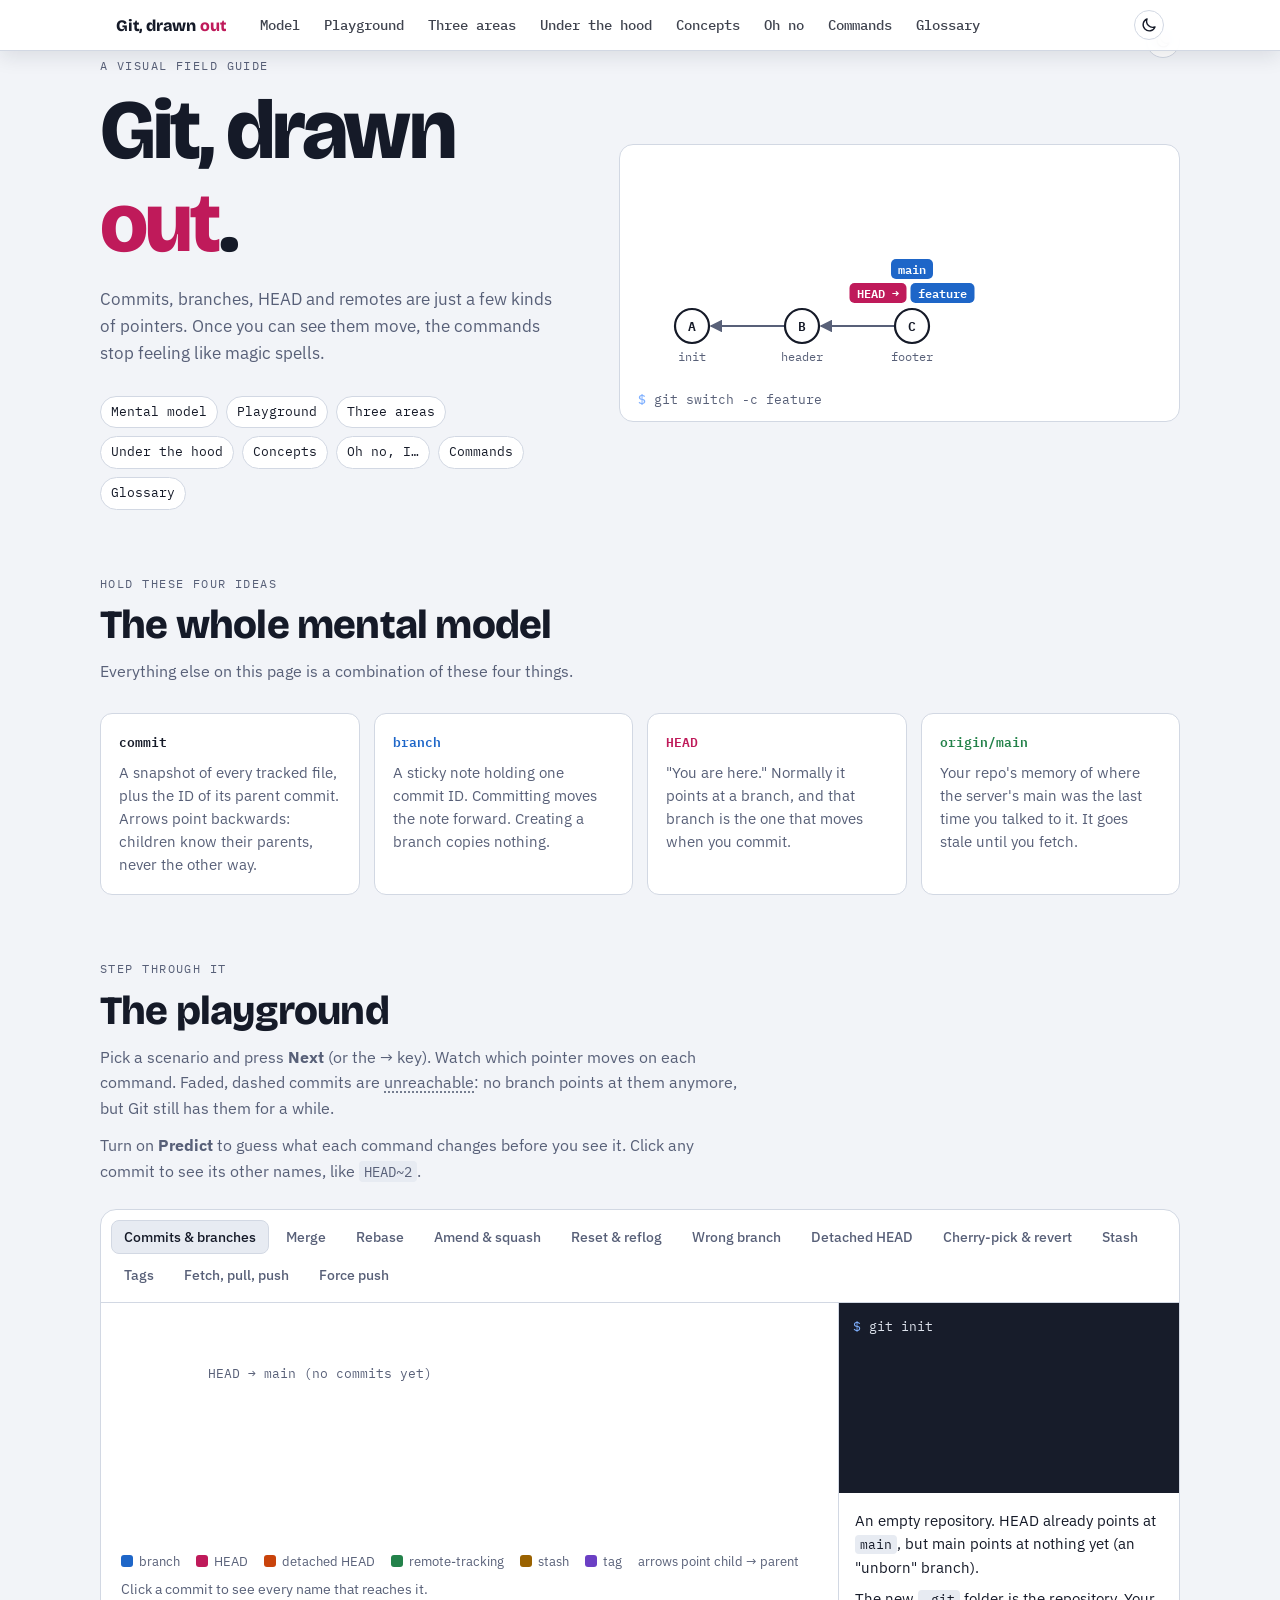
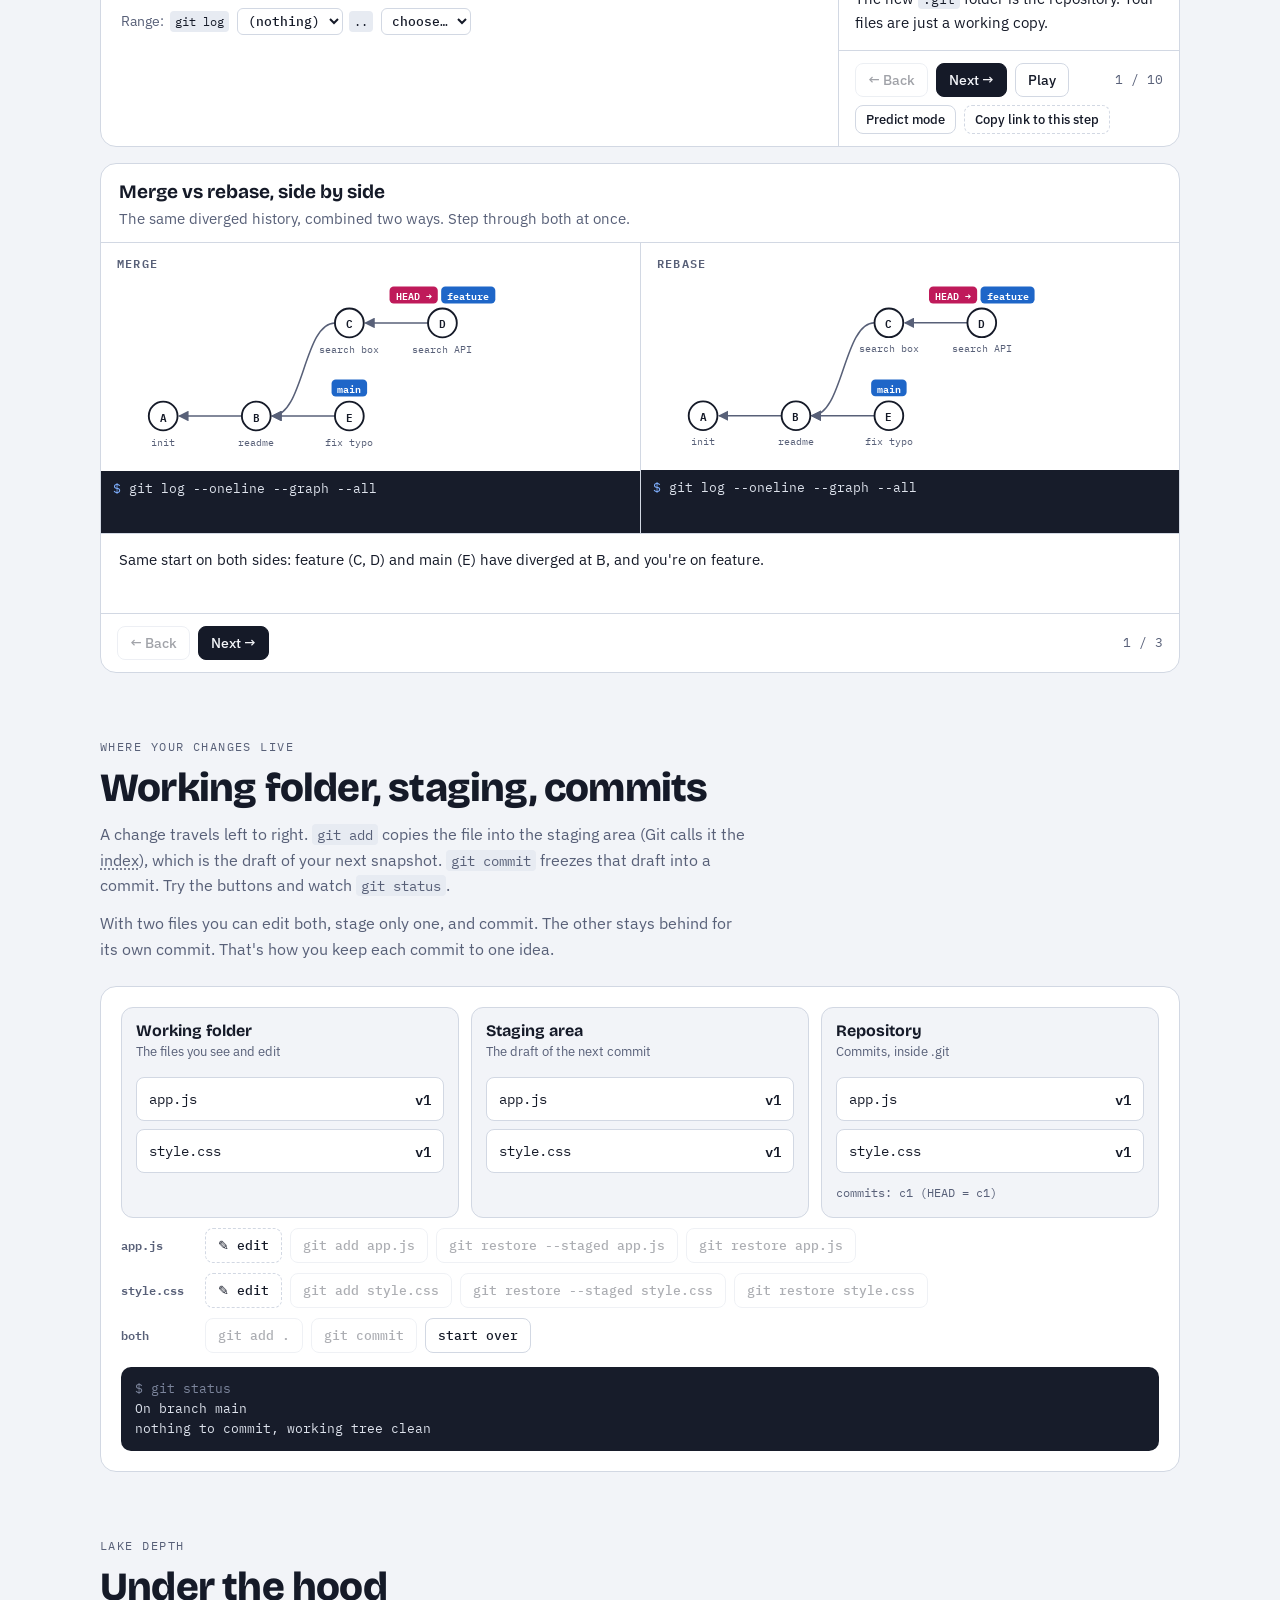
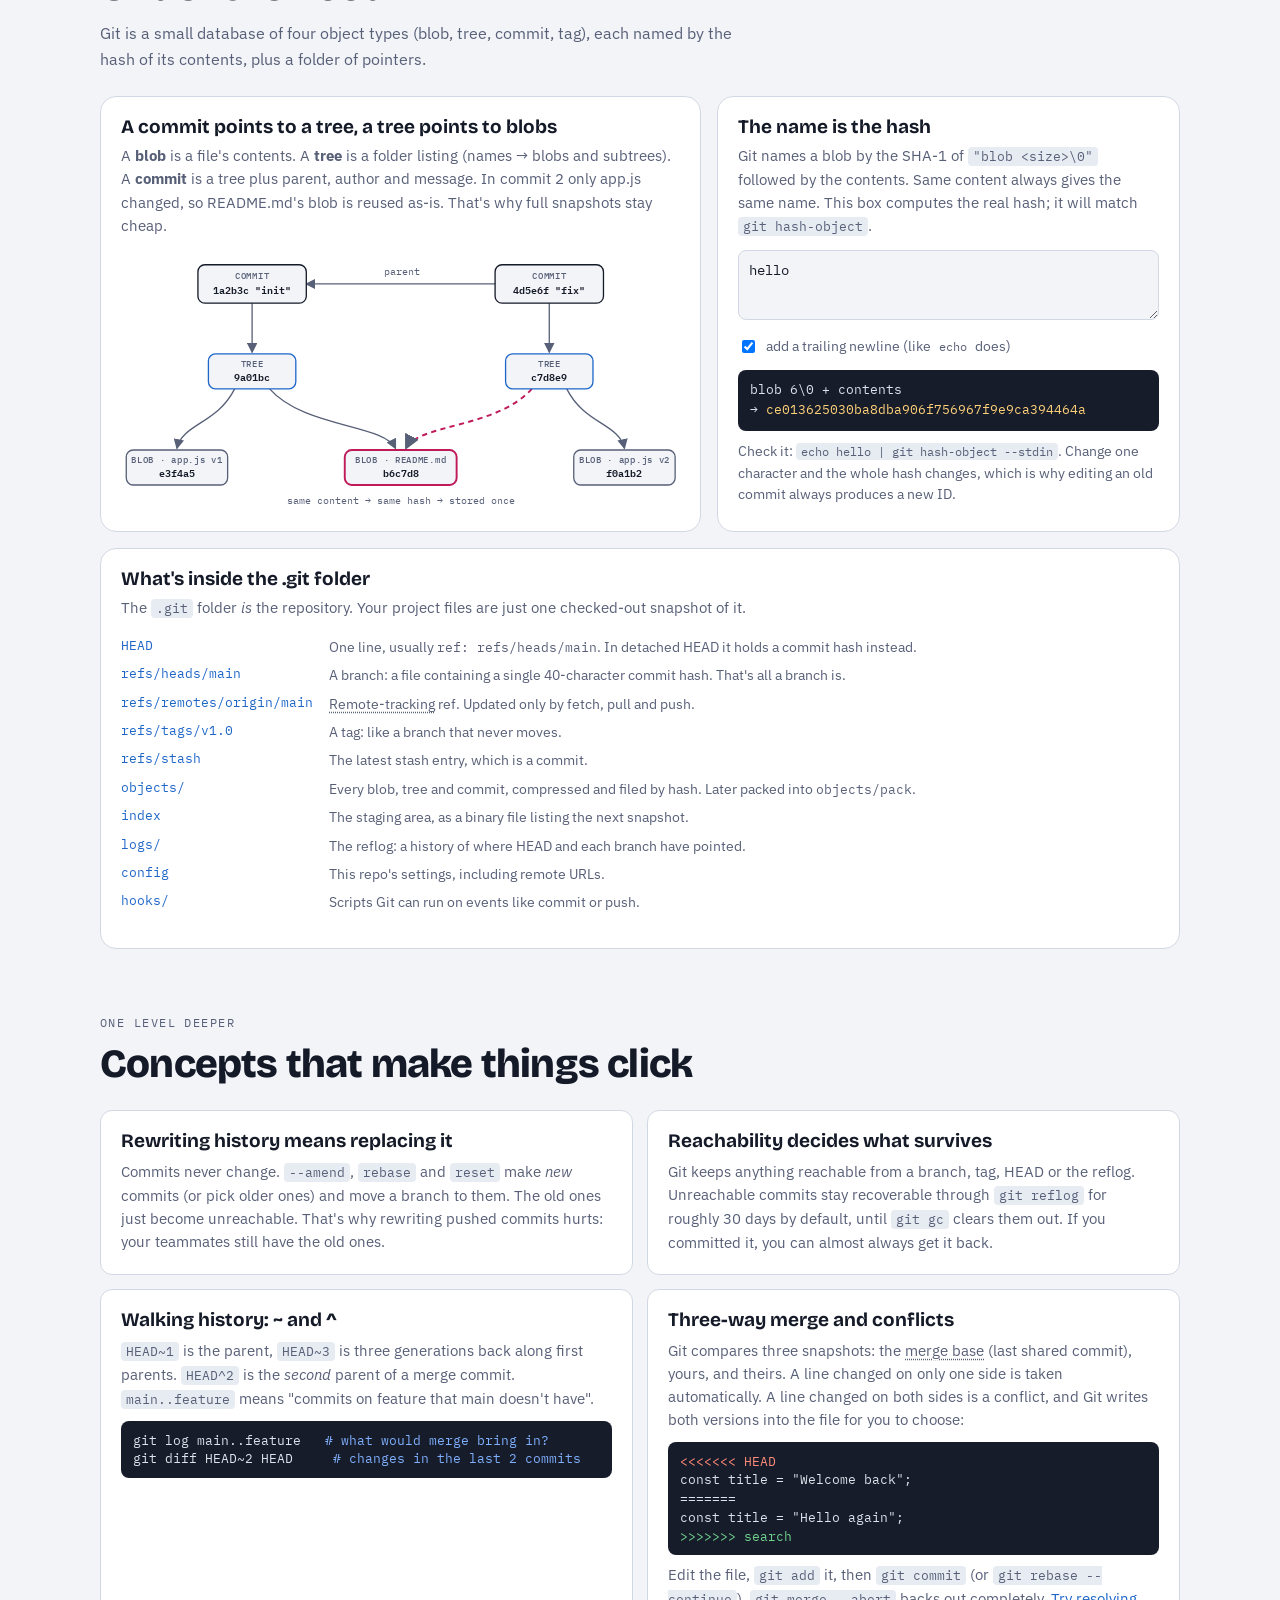
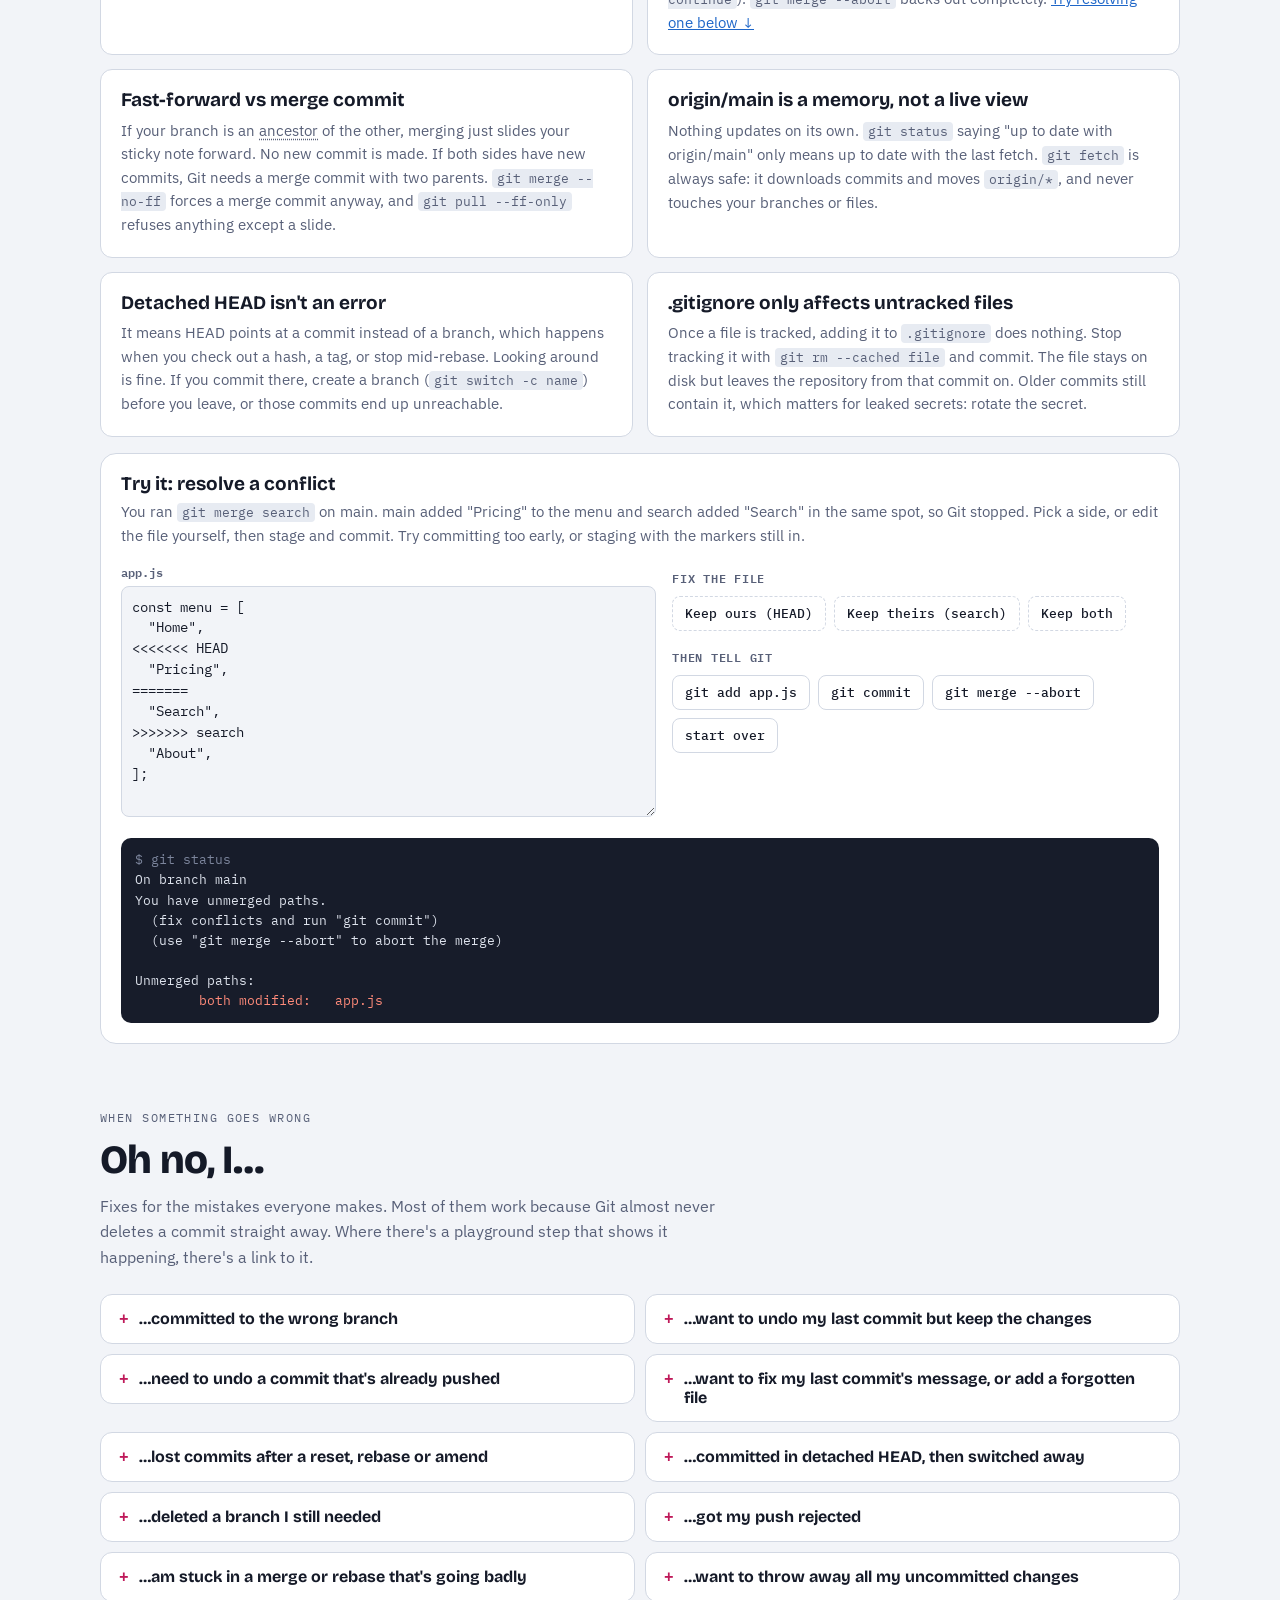
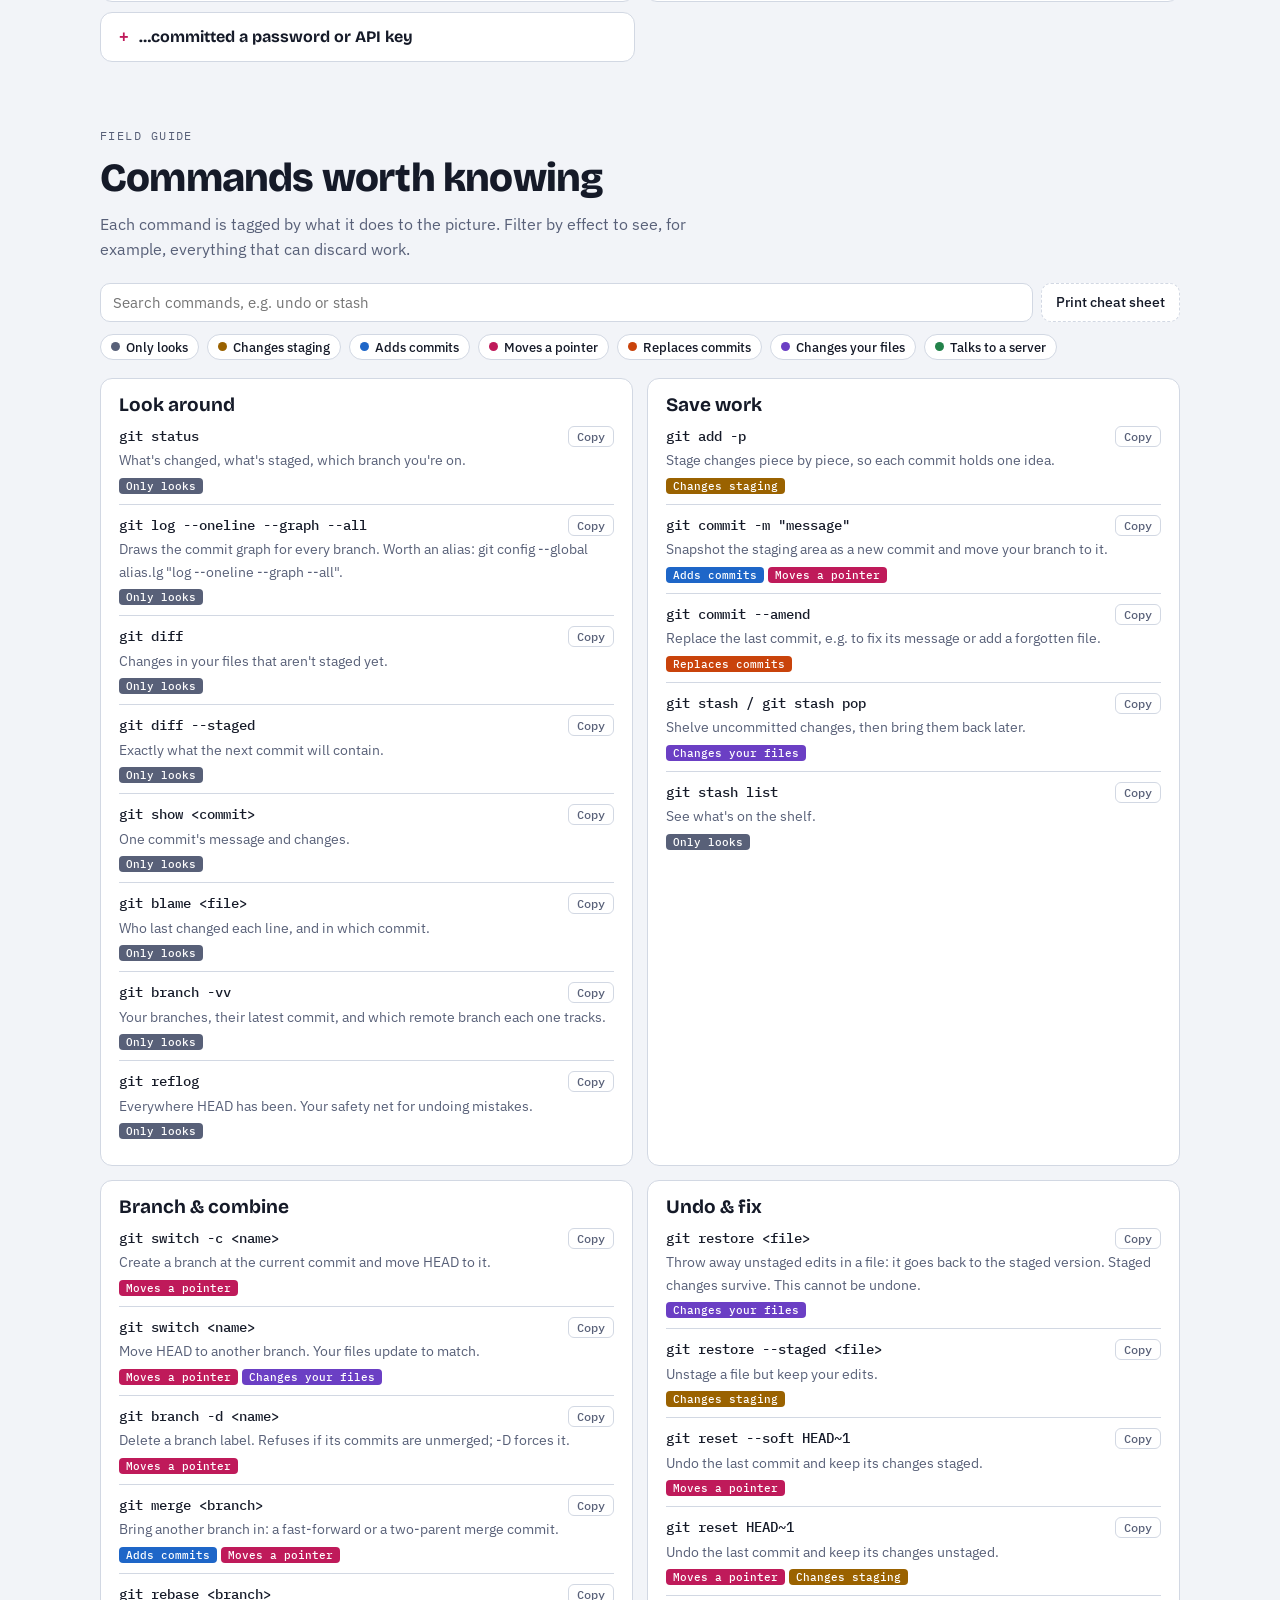
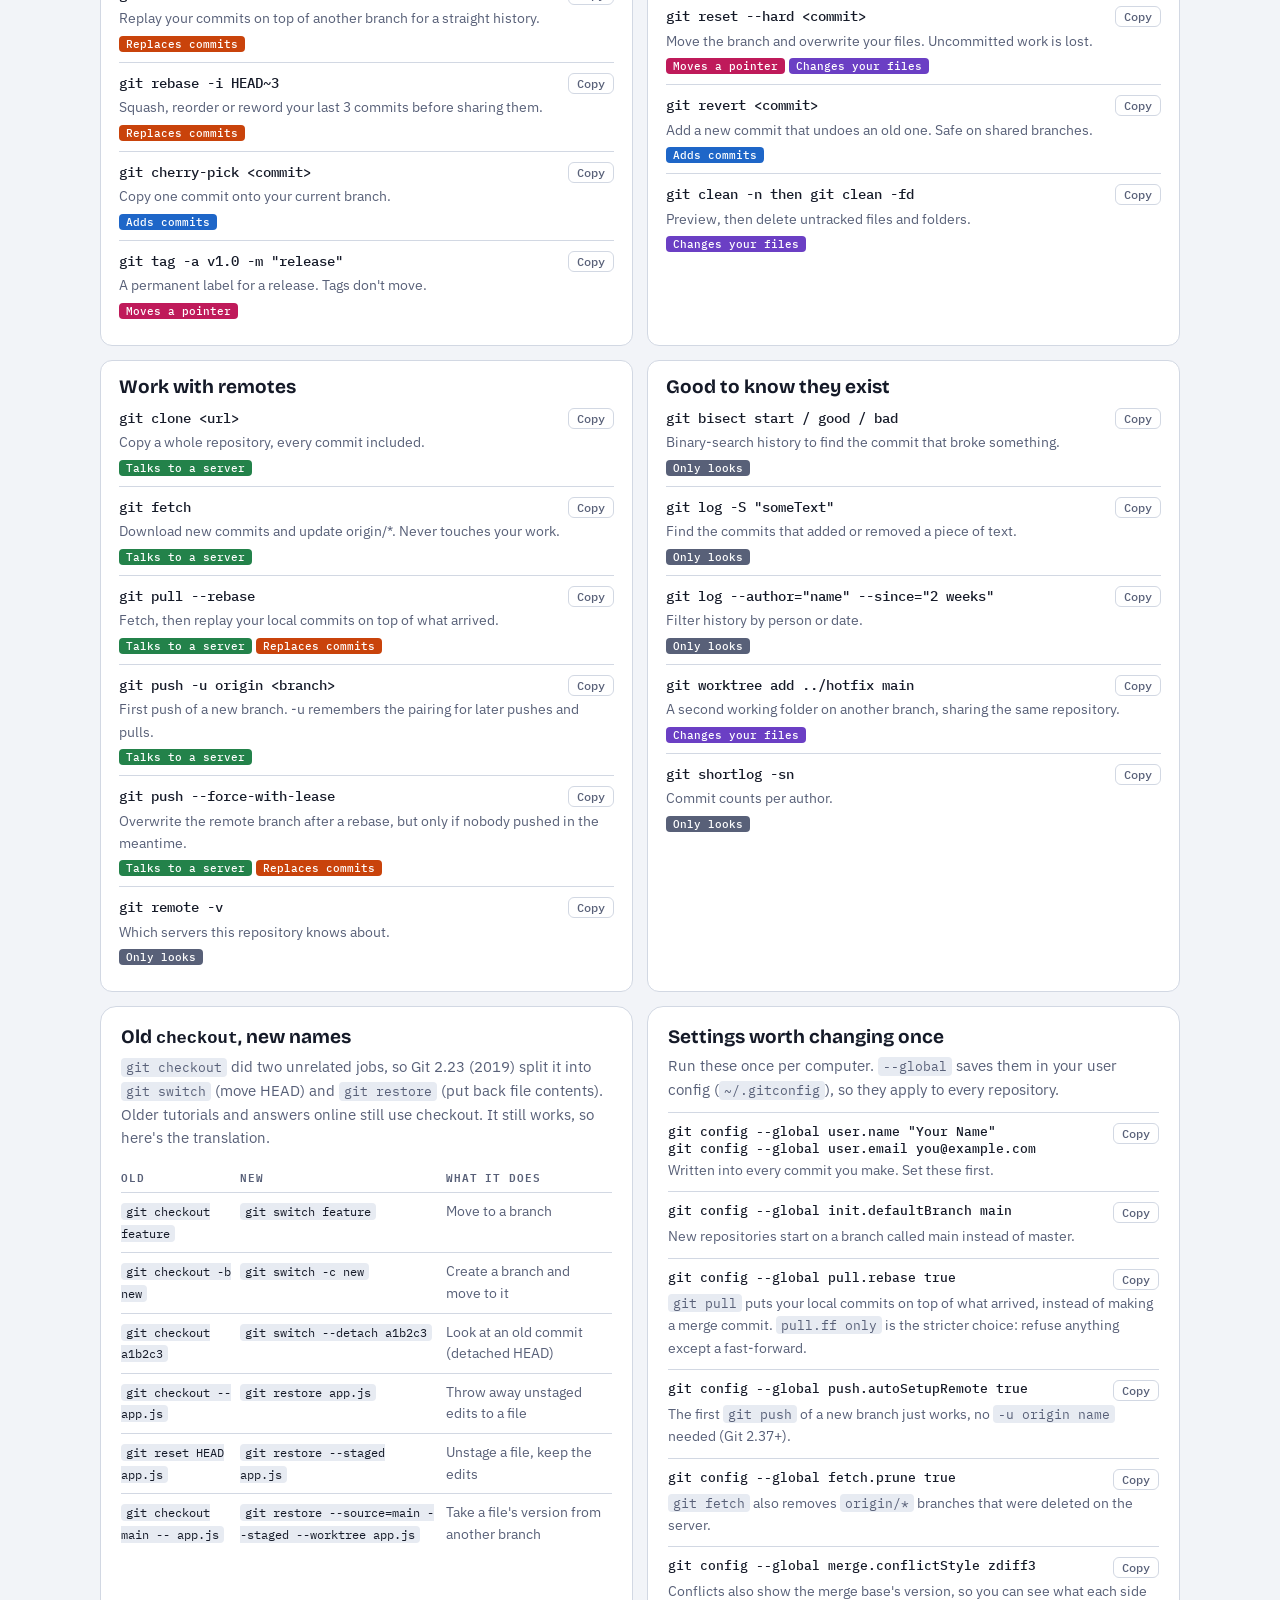
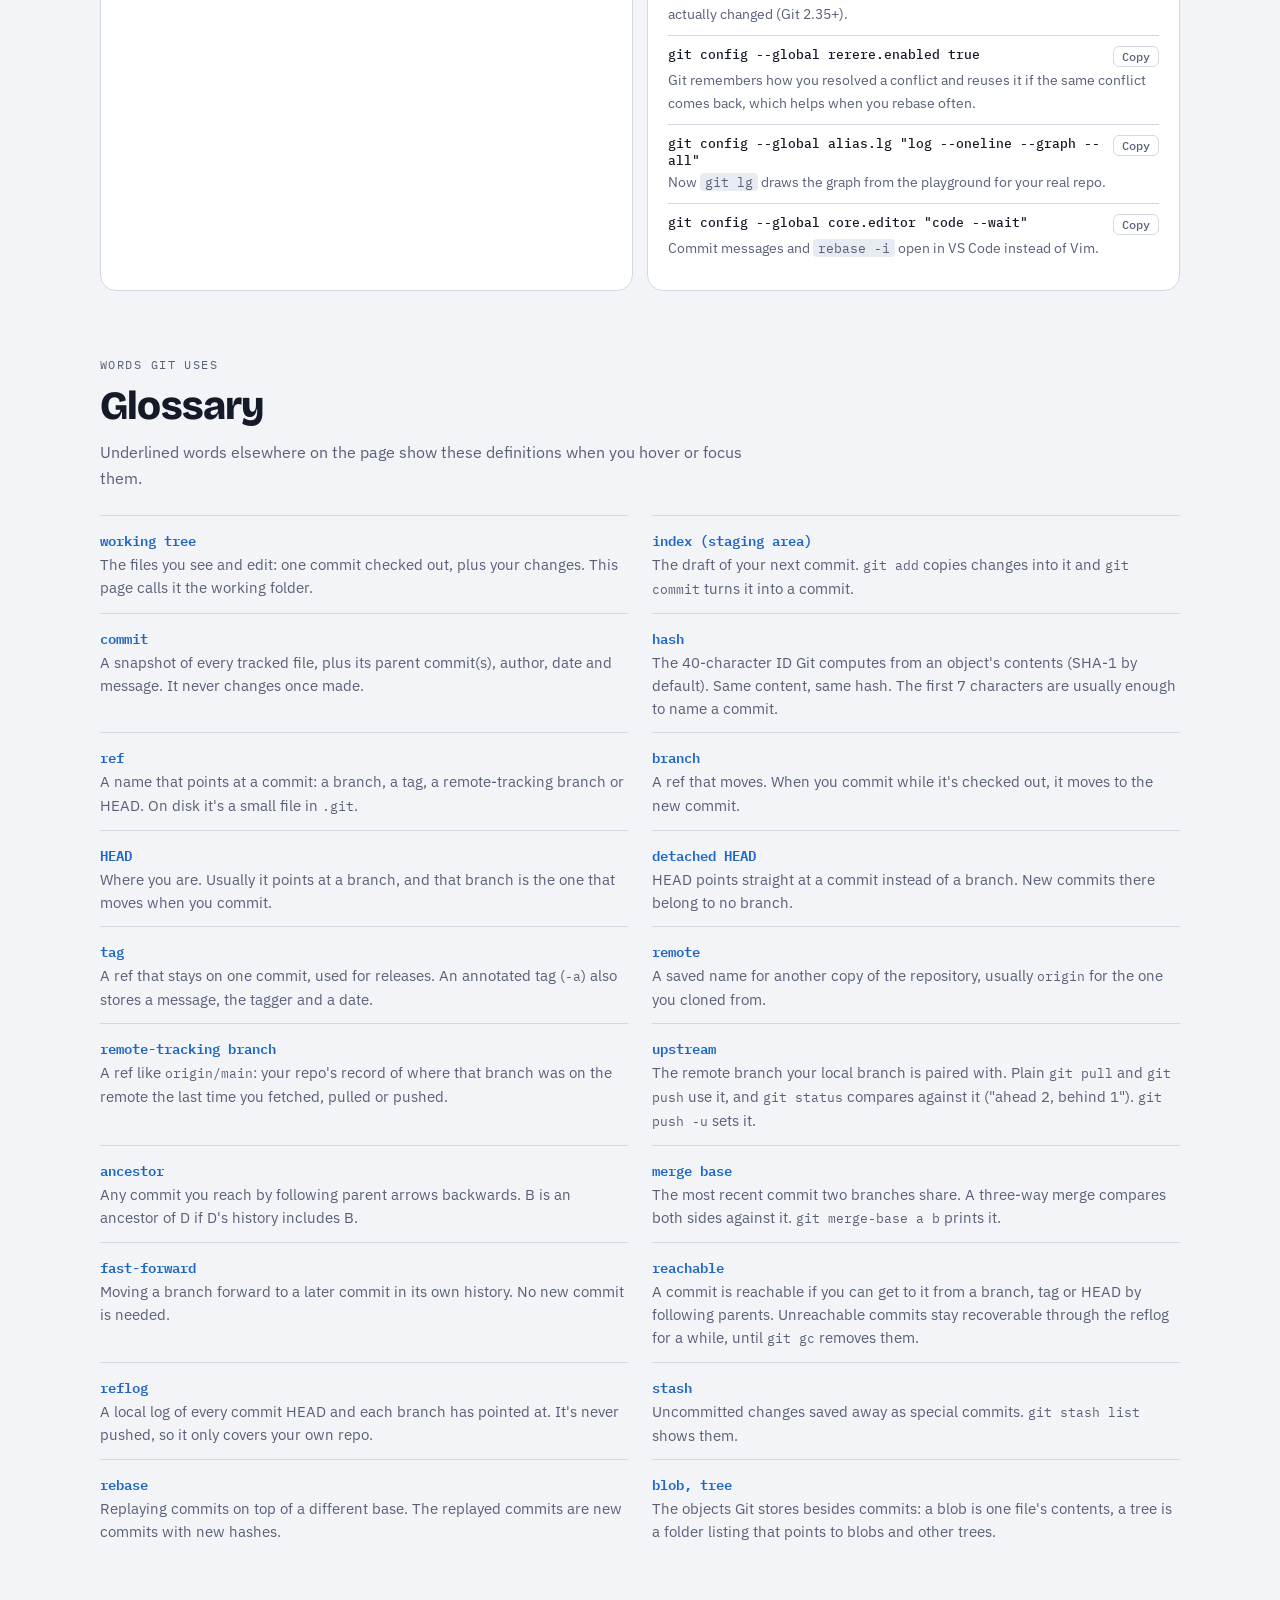
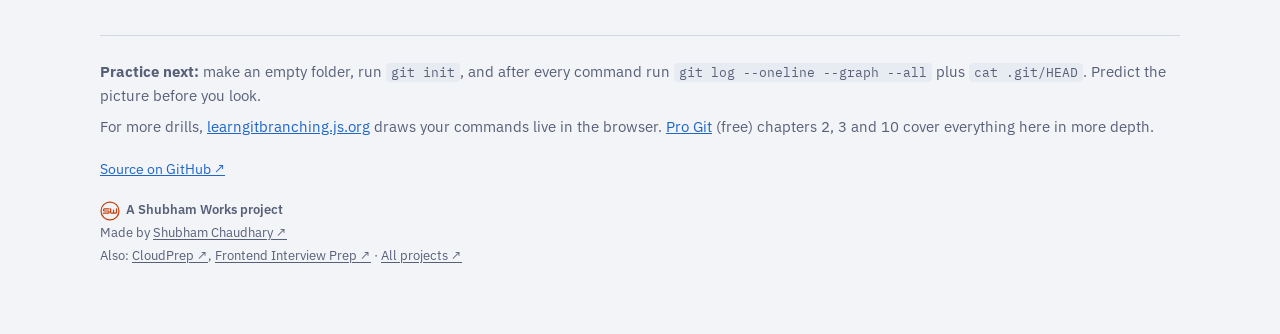
==== commit 43eb5c79: "Point "All projects" at the portfolio's project list The footer and README now link to shubhamworks." ====
--- a/index.html
+++ b/index.html
@@ -402,7 +402,7 @@
   <div class="made-by">
     <p class="mb-brand"><svg class="mb-mark" viewBox="0 0 48 48" fill="none" stroke="currentColor" stroke-linecap="round" stroke-linejoin="round" aria-hidden="true" focusable="false"><circle cx="24" cy="24" r="21.5" stroke-width="3"/><path d="M22.5 19.5H13a2 2 0 0 0-2 2V22a2 2 0 0 0 2 2h7.5a2 2 0 0 1 2 2v.5a2 2 0 0 1-2 2H11M25.5 19.5v7a2 2 0 0 0 2 2h8a2 2 0 0 0 2-2v-7M31.5 22v6.5" stroke-width="2.5" transform="translate(24 24) scale(1.18) translate(-24.25 -24)"/></svg>A Shubham Works project</p>
     <p>Made by <a href="https://shubhamworks.vercel.app/" target="_blank" rel="noopener noreferrer">Shubham Chaudhary ↗</a></p>
-    <p>Also: <a href="https://aws-cloud-prepare.vercel.app/" target="_blank" rel="noopener noreferrer">CloudPrep ↗</a>, <a href="https://frontend-interview-prepare.vercel.app/" target="_blank" rel="noopener noreferrer">Frontend Interview Prep ↗</a> · <a href="https://shubhamworks.vercel.app/" target="_blank" rel="noopener noreferrer">All projects ↗</a></p>
+    <p>Also: <a href="https://aws-cloud-prepare.vercel.app/" target="_blank" rel="noopener noreferrer">CloudPrep ↗</a>, <a href="https://frontend-interview-prepare.vercel.app/" target="_blank" rel="noopener noreferrer">Frontend Interview Prep ↗</a> · <a href="https://shubhamworks.vercel.app/projects" target="_blank" rel="noopener noreferrer">All projects ↗</a></p>
   </div>
 </footer>
 </div>
--- a/css/main.css
+++ b/css/main.css
@@ -182,16 +182,19 @@
 .topnav .theme-btn{margin-left:auto;width:30px;height:30px}
 
 /* sticky section nav (appears after the hero scrolls away) */
-.topnav{position:fixed;inset:0 0 auto 0;z-index:20;background:color-mix(in srgb, var(--bg) 88%, transparent);backdrop-filter:blur(8px);-webkit-backdrop-filter:blur(8px);
-  border-bottom:1px solid var(--line);transform:translateY(-100%);visibility:hidden;transition:transform .2s ease, visibility .2s}
+.topnav{position:fixed;inset:0 0 auto 0;z-index:20;background:color-mix(in srgb, var(--surface) 94%, transparent);backdrop-filter:blur(10px);-webkit-backdrop-filter:blur(10px);
+  border-bottom:1px solid var(--line);box-shadow:0 6px 20px rgba(21,26,40,.10);transform:translateY(-100%);visibility:hidden;transition:transform .2s ease, visibility .2s}
+@media (prefers-color-scheme: dark){:root:not([data-theme="light"]) .topnav{box-shadow:0 6px 24px rgba(0,0,0,.55)}}
+:root[data-theme="dark"] .topnav{box-shadow:0 6px 24px rgba(0,0,0,.55)}
 .topnav.show{transform:none;visibility:visible}
 .topnav-in{max-width:1080px;margin:0 auto;display:flex;gap:4px;align-items:center;overflow-x:auto;scrollbar-width:none;
-  padding:8px max(16px, env(safe-area-inset-left, 0px))}
+  padding:10px max(16px, env(safe-area-inset-left, 0px))}
 .topnav-in::-webkit-scrollbar{display:none}
-.topnav a{font:500 13px var(--f-mono);color:var(--muted);text-decoration:none;padding:4px 9px;border-radius:999px;white-space:nowrap}
-.topnav a:hover{color:var(--ink)}
-.topnav a[aria-current]{color:var(--ink);background:var(--surface2)}
-.topnav a.tn-home{font:800 15px var(--f-display);color:var(--ink);margin-right:8px;padding-left:0}
+.topnav a{font:500 13.5px var(--f-mono);color:var(--ink);opacity:.82;text-decoration:none;padding:5px 10px;border-radius:999px;white-space:nowrap}
+.topnav a:hover{opacity:1;background:var(--surface2)}
+.topnav a[aria-current]{opacity:1;color:var(--bg);background:var(--ink)}
+.topnav a.tn-home{font:800 16px var(--f-display);opacity:1;margin-right:10px;padding-left:0}
+.topnav a.tn-home:hover{background:none}
 .topnav a.tn-home span{color:var(--head)}
 
 /* playground additions */
@@ -332,6 +335,10 @@
   .cmp-pane + .cmp-pane{border-left:none;border-top:1px solid var(--line)}
   .gloss{grid-template-columns:1fr}
 }
+/* section links glide to their section instead of jumping */
+@media (prefers-reduced-motion: no-preference){
+  html{scroll-behavior:smooth}
+}
 @media (prefers-reduced-motion: reduce){
   *{animation:none!important;transition:none!important}
 }
